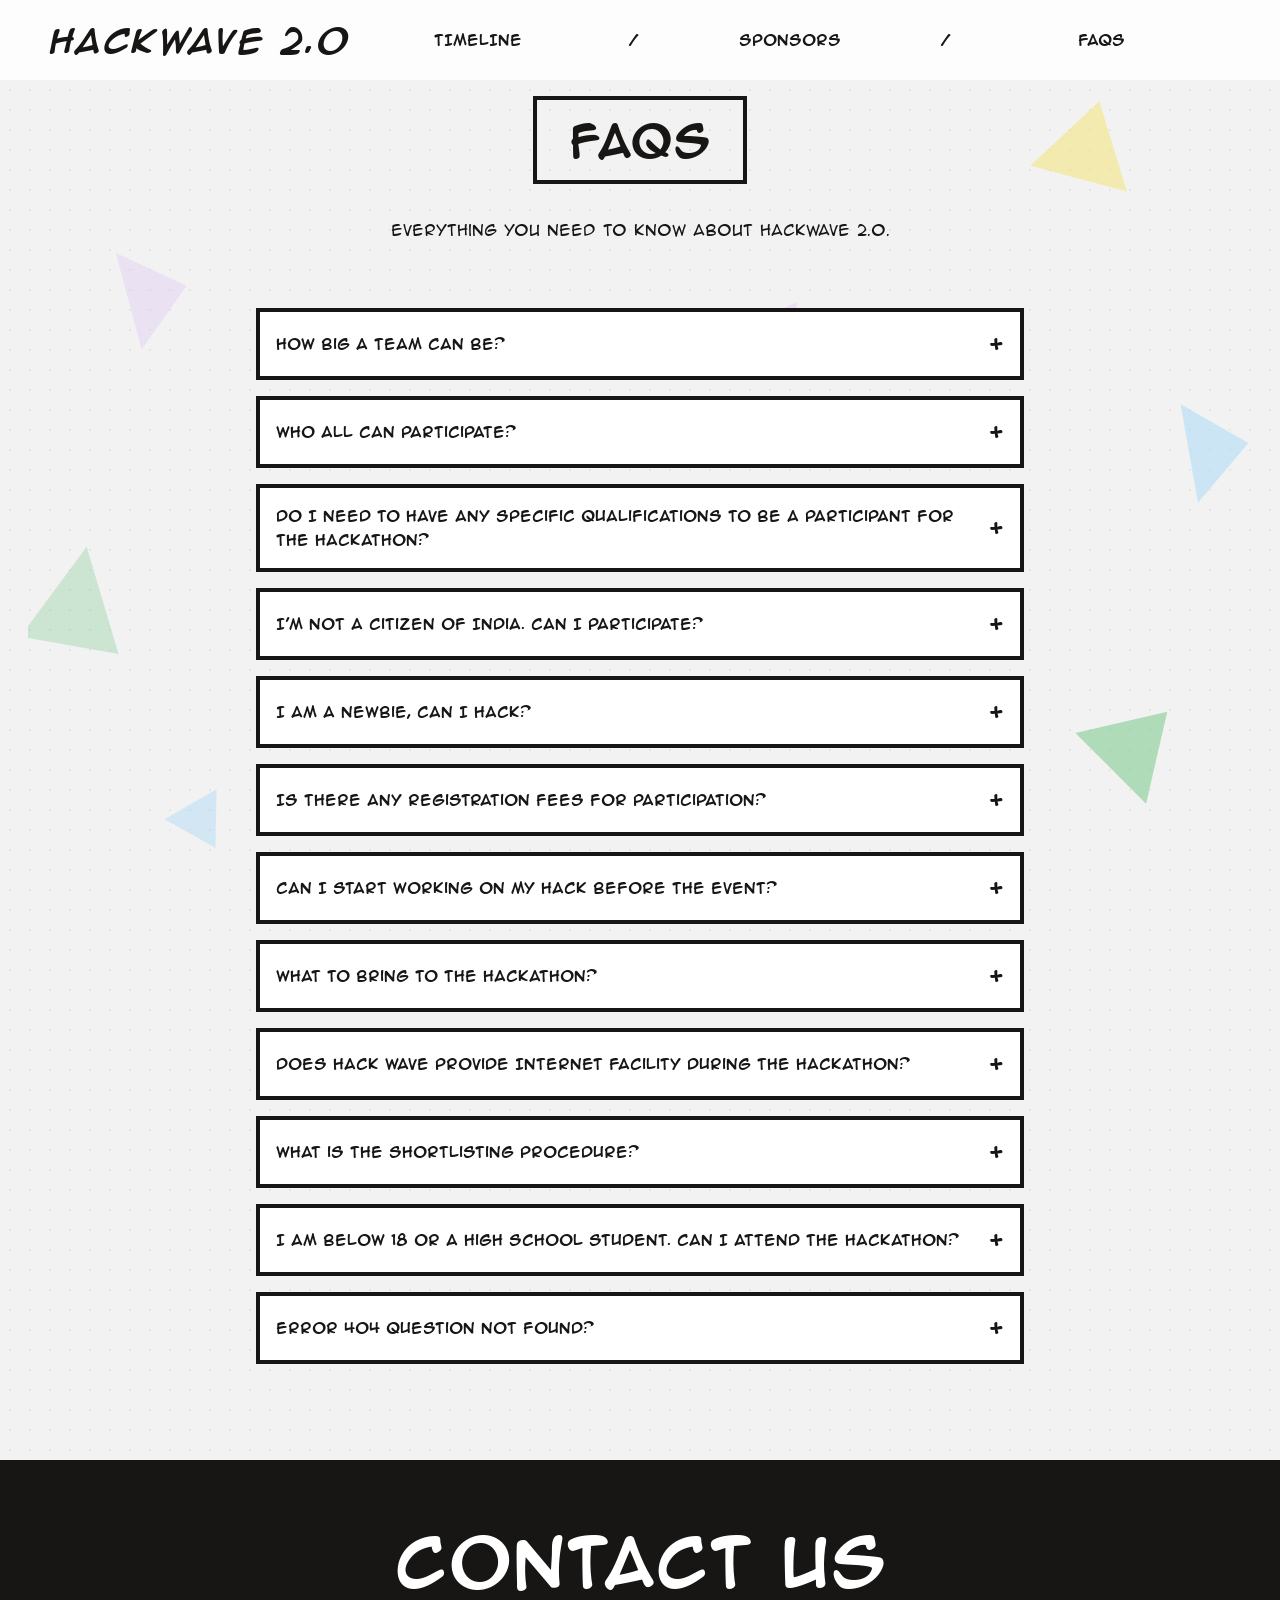
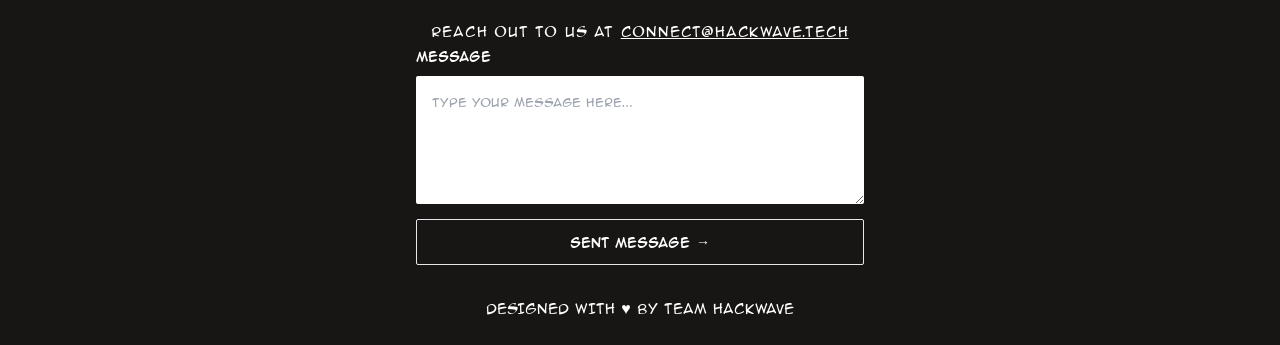
==== faq.html @ 5a19dee5 "ok" ====
﻿<!doctype html>
<html lang="en">

<head>
  <meta charset="utf-8" />
  <link rel="icon" type="image/png" href="favicon.png" />
  <meta name="viewport" content="width=device-width, initial-scale=1.0, minimum-scale=1.0, maximum-scale=1.0" />

  <link href="_app/immutable/assets/0.9b3ce464.css" rel="stylesheet">
  <link href="_app/immutable/assets/Modal.b83201c6.css" rel="stylesheet">
  <link href="_app/immutable/assets/2.6a7550ae.css" rel="stylesheet">
  <link href="_app/immutable/assets/11.fa10379d.css" rel="stylesheet">
  <title>FAQs | HACKWAVE 2.0</title>
  <meta name="description" content="HACKWAVE 2.0 FAQs">
  <meta property="og:title" content="HACKWAVE 2.0 FAQs">
  <meta property="og:description" content="HACKWAVE 2.0 FAQs">
  <meta property="og:image" content="images/breakout/hackwave-logo.png">
  <meta property="og:type" content="website">
  <meta name="twitter:card" content="summary_large_image">
  <meta name="twitter:creator" content="@colosseum">
</head>
<!-- Google tag (gtag.js) -->
<script async src="https://www.googletagmanager.com/gtag/js?id=G-N998VT5NWQ"></script>
<script>
  window.dataLayer = window.dataLayer || [];
  function gtag() {
    dataLayer.push(arguments);
  }
  gtag('js', new Date());

  gtag('config', 'G-N998VT5NWQ');
</script>

<body data-sveltekit-preload-data="hover">
  <div style="display: contents">
    <div class="relative mx-auto min-h-screen flex flex-col">
      <div id="nav-container" class="fixed top-0 z-50 flex w-full xl:px-4 2xl:px-0"
        style="background-color: rgba(255, 255, 255, 0.8); backdrop-filter: blur(8px); -webkit-backdrop-filter: blur(8px);">
        <nav class="flex w-full flex-col bg-transparent">
          <div class="flex h-[64px] flex-row items-center justify-between px-4 xl:h-[80px] xl:px-8"> <a
              href="index.html" class="flex items-center self-stretch"><span
                class="text-breakout-black font-anime-ace-3bb text-2xl md:text-4xl lg:text-5xl italic font-bold uppercase leading-none transition-all duration-300 hover:scale-105 tracking-wider">HACKWAVE
                2.0</span></a>
            <div class="hidden items-center xl:flex xl:flex-1 xl:px-3">
              <div class="flex flex-1 items-center gap-8 self-stretch"><a
                  class="text-breakout-black font-anime-ace-3bb text-base font-bold uppercase leading-6 transition-all duration-300 hover:scale-105 flex-1 text-center"
                  href="timeline.html">Timeline</a> <span
                  class="text-breakout-black font-anime-ace-3bb text-base font-bold"
                  data-svelte-h="svelte-izznbj">/</span> <a
                  class="text-breakout-black font-anime-ace-3bb text-base font-bold uppercase leading-6 transition-all duration-300 hover:scale-105 flex-1 text-center"
                  href="sponsors.html">Sponsors</a> <span
                  class="text-breakout-black font-anime-ace-3bb text-base font-bold"
                  data-svelte-h="svelte-izznbj">/</span> <a
                  class="text-breakout-black font-anime-ace-3bb text-base font-bold uppercase leading-6 transition-all duration-300 hover:scale-105 flex-1 text-center"
                  href="#">FAQs</a></div>
            </div>
            <div class="flex flex-row items-center gap-2 sm:gap-4"><button id="hamburger-button"
                class="p-3 xl:hidden"><svg class="h-8 w-8" width="21" height="20" viewBox="0 0 21 20" fill="none"
                  xmlns="http://www.w3.org/2000/svg">
                  <path
                    d="M18 10C18 10.1658 17.9342 10.3247 17.8169 10.4419C17.6997 10.5592 17.5408 10.625 17.375 10.625H3.625C3.45924 10.625 3.30027 10.5592 3.18306 10.4419C3.06585 10.3247 3 10.1658 3 10C3 9.83424 3.06585 9.67527 3.18306 9.55806C3.30027 9.44085 3.45924 9.375 3.625 9.375H17.375C17.5408 9.375 17.6997 9.44085 17.8169 9.55806C17.9342 9.67527 18 9.83424 18 10ZM3.625 5.625H17.375C17.5408 5.625 17.6997 5.55915 17.8169 5.44194C17.9342 5.32473 18 5.16576 18 5C18 4.83424 17.9342 4.67527 17.8169 4.55806C17.6997 4.44085 17.5408 4.375 17.375 4.375H3.625C3.45924 4.375 3.30027 4.44085 3.18306 4.55806C3.06585 4.67527 3 4.83424 3 5C3 5.16576 3.06585 5.32473 3.18306 5.44194C3.30027 5.55915 3.45924 5.625 3.625 5.625ZM17.375 14.375H3.625C3.45924 14.375 3.30027 14.4408 3.18306 14.5581C3.06585 14.6753 3 14.8342 3 15C3 15.1658 3.06585 15.3247 3.18306 15.4419C3.30027 15.5592 3.45924 15.625 3.625 15.625H17.375C17.5408 15.625 17.6997 15.5592 17.8169 15.4419C17.9342 15.3247 18 15.1658 18 15C18 14.8342 17.9342 14.6753 17.8169 14.5581C17.6997 14.4408 17.5408 14.375 17.375 14.375Z"
                    fill="black"></path>
                </svg></button></div>
          </div>
        </nav>
      </div>

      <!-- Mobile Menu Overlay -->
      <div id="mobile-menu" style="background-color: #F7E054; z-index: 100;"
        class="fixed inset-0 z-[100] hidden flex-col items-start justify-start bg-[#F7E054] transition-all duration-300 pt-24 pl-8 overflow-y-auto">
        <button id="close-menu-button" class="absolute top-6 right-4 p-3">
          <svg class="h-8 w-8" width="24" height="24" viewBox="0 0 24 24" fill="none"
            xmlns="http://www.w3.org/2000/svg">
            <path d="M18 6L6 18M6 6L18 18" stroke="black" stroke-width="2" stroke-linecap="round"
              stroke-linejoin="round" />
          </svg>
        </button>
        <nav class="flex flex-col items-start gap-8">
          <a href="index.html"
            class="text-breakout-black font-anime-ace-3bb text-2xl font-bold uppercase leading-6 hover:scale-105 transition-transform hover:text-breakout-blue">Home</a>
          <a href="timeline.html"
            class="text-breakout-black font-anime-ace-3bb text-2xl font-bold uppercase leading-6 hover:scale-105 transition-transform hover:text-breakout-blue">Timeline</a>
          <a href="sponsors.html"
            class="text-breakout-black font-anime-ace-3bb text-2xl font-bold uppercase leading-6 hover:scale-105 transition-transform hover:text-breakout-blue">Sponsors</a>
          <a href="faq.html"
            class="text-breakout-black font-anime-ace-3bb text-2xl font-bold uppercase leading-6 hover:scale-105 transition-transform hover:text-breakout-blue">FAQs</a>
        </nav>
      </div>
      <div
        class="flex-grow overflow-y-hidden bg-[#f2f2f2] bg-[radial-gradient(#e5e5e5_1.5px,transparent_1.5px)] bg-[size:20px_20px]">
        <div class="relative mx-auto max-w-[1024px] px-5 py-24 md:px-6 lg:px-8">

          <!-- Background SVGs -->
          <!-- Background SVGs (Random Triangles for FAQ Page) -->
          <svg class="absolute right-[-150px] top-[0px] hidden opacity-70 xl:block" width="613" height="843"
            viewBox="0 0 613 843" fill="none" xmlns="http://www.w3.org/2000/svg">
            <!-- Top Right Yellow Triangle -->
            <polygon points="400,100 450,180 350,180" fill="#F7E054" opacity="0.6" transform="rotate(15 400 140)" />
            <!-- Middle Right Blue Triangle -->
            <polygon points="500,400 560,450 500,500" fill="#87CDF7" opacity="0.5" transform="rotate(-10 520 450)" />
            <!-- Bottom Right Green Triangle -->
            <polygon points="450,700 400,780 500,780" fill="#56BC6C" opacity="0.6" transform="rotate(45 450 740)" />

            <!-- Floating Small Triangles -->
            <polygon points="100,300 120,330 80,330" fill="#DABAF5" opacity="0.4" transform="rotate(30 100 315)" />
            <polygon points="200,600 230,620 200,640" fill="#F7E054" opacity="0.3" transform="rotate(-20 215 620)" />
          </svg>

          <svg class="absolute left-[-100px] top-[100px] hidden opacity-60 xl:block" width="400" height="800"
            viewBox="0 0 400 800" fill="none" xmlns="http://www.w3.org/2000/svg">
            <!-- Top Left Purple Triangle -->
            <polygon points="100,150 160,200 100,250" fill="#DABAF5" opacity="0.5" transform="rotate(-15 120 200)" />
            <!-- Middle Left Green Triangle -->
            <polygon points="50,450 0,550 100,550" fill="#56BC6C" opacity="0.4" transform="rotate(10 50 500)" />
            <!-- Bottom Left Blue Triangle -->
            <polygon points="150,700 200,730 150,760" fill="#87CDF7" opacity="0.5" transform="rotate(60 175 730)" />
          </svg>

          <div class="text-center mb-8 md:mb-16 relative z-10">
            <div class="inline-block relative">
              <div class="absolute -inset-1 bg-breakout-black transform translate-x-2 translate-y-2"></div>
              <h1
                class="relative bg-breakout-yellow border-4 border-breakout-black px-8 py-4 font-anime-ace-3bb font-bold text-3xl md:text-5xl uppercase tracking-widest text-breakout-black">
                FAQS
              </h1>
            </div>
            <p class="font-anime-ace-3bb font-normal text-breakout-black mt-8 text-lg max-w-2xl mx-auto">
              Everything you need to know about HACKWAVE 2.0.
            </p>
          </div>

          <!-- FAQ Accordion -->
          <div class="relative z-10 space-y-4 max-w-3xl mx-auto">

            <!-- Items -->

            <!-- 1. How big a team can be? -->
            <div class="group relative">
              <div
                class="absolute inset-0 bg-breakout-black transform translate-x-1 translate-y-1 transition-transform group-hover:translate-x-2 group-hover:translate-y-2">
              </div>
              <details class="relative bg-white border-4 border-breakout-black group-open:mb-4 transition-all w-full">
                <summary
                  class="font-anime-ace-3bb font-bold text-breakout-black p-4 cursor-pointer flex justify-between items-center list-none outline-none">
                  How big a team can be?
                  <span class="text-2xl transform transition-transform group-open:rotate-180">+</span>
                </summary>
                <div class="p-4 border-t-4 border-breakout-black">
                  <p class="font-anime-ace-3bb font-normal text-sm leading-relaxed">
                    You can have a team of 2 to 4 members. You can also participate individually, but we recommend
                    having a team.
                  </p>
                </div>
              </details>
            </div>

            <!-- 2. Who all can participate? -->
            <div class="group relative">
              <div
                class="absolute inset-0 bg-breakout-black transform translate-x-1 translate-y-1 transition-transform group-hover:translate-x-2 group-hover:translate-y-2">
              </div>
              <details class="relative bg-white border-4 border-breakout-black group-open:mb-4 transition-all w-full">
                <summary
                  class="font-anime-ace-3bb font-bold text-breakout-black p-4 cursor-pointer flex justify-between items-center list-none outline-none">
                  Who all can participate?
                  <span class="text-2xl transform transition-transform group-open:rotate-180">+</span>
                </summary>
                <div class="p-4 border-t-4 border-breakout-black">
                  <p class="font-anime-ace-3bb font-normal text-sm leading-relaxed">
                    The hackathon is open to everyone! Students, professionals, and enthusiasts are all welcome.
                  </p>
                </div>
              </details>
            </div>

            <!-- 3. Qualifications -->
            <div class="group relative">
              <div
                class="absolute inset-0 bg-breakout-black transform translate-x-1 translate-y-1 transition-transform group-hover:translate-x-2 group-hover:translate-y-2">
              </div>
              <details class="relative bg-white border-4 border-breakout-black group-open:mb-4 transition-all w-full">
                <summary
                  class="font-anime-ace-3bb font-bold text-breakout-black p-4 cursor-pointer flex justify-between items-center list-none outline-none">
                  Do I need to have any specific qualifications to be a participant for the hackathon?
                  <span class="text-2xl transform transition-transform group-open:rotate-180">+</span>
                </summary>
                <div class="p-4 border-t-4 border-breakout-black">
                  <p class="font-anime-ace-3bb font-normal text-sm leading-relaxed">
                    No specific qualifications are needed. Just bring your passion for building and learning!
                  </p>
                </div>
              </details>
            </div>

            <!-- 4. Citizen of India -->
            <div class="group relative">
              <div
                class="absolute inset-0 bg-breakout-black transform translate-x-1 translate-y-1 transition-transform group-hover:translate-x-2 group-hover:translate-y-2">
              </div>
              <details class="relative bg-white border-4 border-breakout-black group-open:mb-4 transition-all w-full">
                <summary
                  class="font-anime-ace-3bb font-bold text-breakout-black p-4 cursor-pointer flex justify-between items-center list-none outline-none">
                  I'm not a citizen of India. Can I participate?
                  <span class="text-2xl transform transition-transform group-open:rotate-180">+</span>
                </summary>
                <div class="p-4 border-t-4 border-breakout-black">
                  <p class="font-anime-ace-3bb font-normal text-sm leading-relaxed">
                    Yes, absolutely! HACKWAVE 2.0 is open to participants from all over the world.
                  </p>
                </div>
              </details>
            </div>

            <!-- 5. Newbie -->
            <div class="group relative">
              <div
                class="absolute inset-0 bg-breakout-black transform translate-x-1 translate-y-1 transition-transform group-hover:translate-x-2 group-hover:translate-y-2">
              </div>
              <details class="relative bg-white border-4 border-breakout-black group-open:mb-4 transition-all w-full">
                <summary
                  class="font-anime-ace-3bb font-bold text-breakout-black p-4 cursor-pointer flex justify-between items-center list-none outline-none">
                  I am a newbie, can I hack?
                  <span class="text-2xl transform transition-transform group-open:rotate-180">+</span>
                </summary>
                <div class="p-4 border-t-4 border-breakout-black">
                  <p class="font-anime-ace-3bb font-normal text-sm leading-relaxed">
                    Yes! Hackathons are a great place to learn. We'll have mentors and workshops to help you get
                    started.
                  </p>
                </div>
              </details>
            </div>

            <!-- 6. Registration Fee -->
            <div class="group relative">
              <div
                class="absolute inset-0 bg-breakout-black transform translate-x-1 translate-y-1 transition-transform group-hover:translate-x-2 group-hover:translate-y-2">
              </div>
              <details class="relative bg-white border-4 border-breakout-black group-open:mb-4 transition-all w-full">
                <summary
                  class="font-anime-ace-3bb font-bold text-breakout-black p-4 cursor-pointer flex justify-between items-center list-none outline-none">
                  Is there any registration fees for participation?
                  <span class="text-2xl transform transition-transform group-open:rotate-180">+</span>
                </summary>
                <div class="p-4 border-t-4 border-breakout-black">
                  <p class="font-anime-ace-3bb font-normal text-sm leading-relaxed">
                    No, participation in Hackwave 2.0 is completely free.
                  </p>
                </div>
              </details>
            </div>

            <!-- 7. Start working before -->
            <div class="group relative">
              <div
                class="absolute inset-0 bg-breakout-black transform translate-x-1 translate-y-1 transition-transform group-hover:translate-x-2 group-hover:translate-y-2">
              </div>
              <details class="relative bg-white border-4 border-breakout-black group-open:mb-4 transition-all w-full">
                <summary
                  class="font-anime-ace-3bb font-bold text-breakout-black p-4 cursor-pointer flex justify-between items-center list-none outline-none">
                  Can I start working on my hack before the event?
                  <span class="text-2xl transform transition-transform group-open:rotate-180">+</span>
                </summary>
                <div class="p-4 border-t-4 border-breakout-black">
                  <p class="font-anime-ace-3bb font-normal text-sm leading-relaxed">
                    No. To ensure fairness, all projects must be built during the hackathon. However, you can come with
                    ideas and wireframes.
                  </p>
                </div>
              </details>
            </div>

            <!-- 8. What to bring -->
            <div class="group relative">
              <div
                class="absolute inset-0 bg-breakout-black transform translate-x-1 translate-y-1 transition-transform group-hover:translate-x-2 group-hover:translate-y-2">
              </div>
              <details class="relative bg-white border-4 border-breakout-black group-open:mb-4 transition-all w-full">
                <summary
                  class="font-anime-ace-3bb font-bold text-breakout-black p-4 cursor-pointer flex justify-between items-center list-none outline-none">
                  What to bring to the hackathon?
                  <span class="text-2xl transform transition-transform group-open:rotate-180">+</span>
                </summary>
                <div class="p-4 border-t-4 border-breakout-black">
                  <p class="font-anime-ace-3bb font-normal text-sm leading-relaxed">
                    Bring your laptop, charger, and any other hardware you might need. If it's an offline event, bring
                    toiletries and a sleeping bag just in case!
                  </p>
                </div>
              </details>
            </div>

            <!-- 9. Internet Facility -->
            <div class="group relative">
              <div
                class="absolute inset-0 bg-breakout-black transform translate-x-1 translate-y-1 transition-transform group-hover:translate-x-2 group-hover:translate-y-2">
              </div>
              <details class="relative bg-white border-4 border-breakout-black group-open:mb-4 transition-all w-full">
                <summary
                  class="font-anime-ace-3bb font-bold text-breakout-black p-4 cursor-pointer flex justify-between items-center list-none outline-none">
                  Does Hack Wave provide Internet facility during the hackathon?
                  <span class="text-2xl transform transition-transform group-open:rotate-180">+</span>
                </summary>
                <div class="p-4 border-t-4 border-breakout-black">
                  <p class="font-anime-ace-3bb font-normal text-sm leading-relaxed">
                    Yes, high-speed Wi-Fi will be provided at the venue.
                  </p>
                </div>
              </details>
            </div>

            <!-- 10. Shortlisting -->
            <div class="group relative">
              <div
                class="absolute inset-0 bg-breakout-black transform translate-x-1 translate-y-1 transition-transform group-hover:translate-x-2 group-hover:translate-y-2">
              </div>
              <details class="relative bg-white border-4 border-breakout-black group-open:mb-4 transition-all w-full">
                <summary
                  class="font-anime-ace-3bb font-bold text-breakout-black p-4 cursor-pointer flex justify-between items-center list-none outline-none">
                  What is the shortlisting procedure?
                  <span class="text-2xl transform transition-transform group-open:rotate-180">+</span>
                </summary>
                <div class="p-4 border-t-4 border-breakout-black">
                  <p class="font-anime-ace-3bb font-normal text-sm leading-relaxed">
                    Applications will be reviewed based on your skills, past projects, and GitHub profile. Shortlisted
                    candidates will be notified via email.
                  </p>
                </div>
              </details>
            </div>

            <!-- 11. Below 18 -->
            <div class="group relative">
              <div
                class="absolute inset-0 bg-breakout-black transform translate-x-1 translate-y-1 transition-transform group-hover:translate-x-2 group-hover:translate-y-2">
              </div>
              <details class="relative bg-white border-4 border-breakout-black group-open:mb-4 transition-all w-full">
                <summary
                  class="font-anime-ace-3bb font-bold text-breakout-black p-4 cursor-pointer flex justify-between items-center list-none outline-none">
                  I am below 18 or a high school student. Can I attend the hackathon?
                  <span class="text-2xl transform transition-transform group-open:rotate-180">+</span>
                </summary>
                <div class="p-4 border-t-4 border-breakout-black">
                  <p class="font-anime-ace-3bb font-normal text-sm leading-relaxed">
                    Yes! We welcome innovation from all ages. However, if you are under 18, you may need a consent form
                    from a parent or guardian.
                  </p>
                </div>
              </details>
            </div>

            <!-- 12. Error 404 -->
            <div class="group relative">
              <div
                class="absolute inset-0 bg-breakout-black transform translate-x-1 translate-y-1 transition-transform group-hover:translate-x-2 group-hover:translate-y-2">
              </div>
              <details class="relative bg-white border-4 border-breakout-black group-open:mb-4 transition-all w-full">
                <summary
                  class="font-anime-ace-3bb font-bold text-breakout-black p-4 cursor-pointer flex justify-between items-center list-none outline-none">
                  Error 404 question not found?
                  <span class="text-2xl transform transition-transform group-open:rotate-180">+</span>
                </summary>
                <div class="p-4 border-t-4 border-breakout-black">
                  <p class="font-anime-ace-3bb font-normal text-sm leading-relaxed">
                    If you have more questions, feel free to reach out to us using the contact form below!
                  </p>
                </div>
              </details>
            </div>

          </div>

        </div>
      </div>

      <!-- New Section: Contact Us (Dark Background) -->
      <div
        class="bg-breakout-black text-white pt-16 pb-6 px-5 md:px-6 lg:px-8 relative overflow-hidden flex flex-col items-center justify-center text-center">

        <!-- Background Orb -->
        <div
          class="absolute inset-0 z-0 bg-[radial-gradient(circle_at_center,_var(--tw-gradient-stops))] from-breakout-purple/20 via-transparent to-transparent opacity-50 pointer-events-none">
        </div>

        <div class="max-w-[800px] w-full mx-auto relative z-10 space-y-12">

          <!-- Header -->
          <div class="space-y-6">
            <h2 class="font-anime-ace-3bb font-bold text-5xl md:text-7xl uppercase tracking-widest">
              CONTACT US
            </h2>
            <p class="font-anime-ace-3bb text-base md:text-xl tracking-wider">
              Reach Out To Us At <a href="mailto:Connect@Hackwave.Tech"
                class="underline decoration-1 underline-offset-4 hover:text-breakout-blue transition-colors">Connect@Hackwave.Tech</a>
            </p>
          </div>

          <!-- Contact Form -->
          <div class="w-full max-w-md mx-auto text-left space-y-2">
            <label class="font-anime-ace-3bb font-bold text-white text-sm ml-1">MESSAGE</label>
            <textarea
              class="w-full h-32 bg-white text-black font-anime-ace-3bb font-normal text-sm p-4 rounded-sm focus:outline-none focus:ring-2 focus:ring-breakout-blue resize-none placeholder-gray-500"
              placeholder="TYPE YOUR MESSAGE HERE..."></textarea>

            <button
              class="w-full bg-[#222] text-white font-anime-ace-3bb font-bold text-sm py-3 rounded-sm border border-[#333] hover:bg-breakout-purple hover:border-breakout-purple transition-colors mt-4 relative group">
              SENT MESSAGE <span class="inline-block transition-transform group-hover:translate-x-1">→</span>
            </button>
          </div>

        </div>

        <!-- Footer -->
        <div class="mt-8 md:mt-16 relative z-10 font-anime-ace-3bb text-sm md:text-base tracking-widest uppercase">
          Designed with <span class="text-red-500">♥</span> by Team HACKWAVE
        </div>

      </div>


    </div>
  </div>
</body>

<script>
  // Mobile Menu Logic
  const hamburgerBtn = document.getElementById('hamburger-button');
  const closeMenuBtn = document.getElementById('close-menu-button');
  const mobileMenu = document.getElementById('mobile-menu');

  function toggleMenu() {
    mobileMenu.classList.toggle('hidden');
    mobileMenu.classList.toggle('flex');
    document.body.classList.toggle('overflow-hidden'); // Prevent scrolling when menu is open
  }

  if (hamburgerBtn) {
    hamburgerBtn.addEventListener('click', toggleMenu);
  }

  if (closeMenuBtn) {
    closeMenuBtn.addEventListener('click', toggleMenu);
  }
</script>

</html>
---- _app/immutable/assets/0.9b3ce464.css ----
@import"https://fonts.googleapis.com/css2?family=Inter+Tight:ital,wght@0,100..900;1,100..900&amp;display=swap";@import"https://fonts.googleapis.com/css2?family=Instrument+Serif:ital@0;1&amp;display=swap";@import"https://fonts.googleapis.com/css2?family=Geist:wght@100..900&amp;family=Inter:wght@100..900&amp;display=swap";*,:before,:after{box-sizing:border-box;border-width:0;border-style:solid;border-color:#e5e7eb}:before,:after{--tw-content: ""}html,:host{line-height:1.5;-webkit-text-size-adjust:100%;-moz-tab-size:4;-o-tab-size:4;tab-size:4;font-family:ui-sans-serif,system-ui,sans-serif,"Apple Color Emoji","Segoe UI Emoji",Segoe UI Symbol,"Noto Color Emoji";font-feature-settings:normal;font-variation-settings:normal;-webkit-tap-highlight-color:transparent}body{margin:0;line-height:inherit}hr{height:0;color:inherit;border-top-width:1px}abbr:where([title]){-webkit-text-decoration:underline dotted;text-decoration:underline dotted}h1,h2,h3,h4,h5,h6{font-size:inherit;font-weight:inherit}a{color:inherit;text-decoration:inherit}b,strong{font-weight:bolder}code,kbd,samp,pre{font-family:ui-monospace,SFMono-Regular,Menlo,Monaco,Consolas,Liberation Mono,Courier New,monospace;font-feature-settings:normal;font-variation-settings:normal;font-size:1em}small{font-size:80%}sub,sup{font-size:75%;line-height:0;position:relative;vertical-align:baseline}sub{bottom:-.25em}sup{top:-.5em}table{text-indent:0;border-color:inherit;border-collapse:collapse}button,input,optgroup,select,textarea{font-family:inherit;font-feature-settings:inherit;font-variation-settings:inherit;font-size:100%;font-weight:inherit;line-height:inherit;letter-spacing:inherit;color:inherit;margin:0;padding:0}button,select{text-transform:none}button,input:where([type=button]),input:where([type=reset]),input:where([type=submit]){-webkit-appearance:button;background-color:transparent;background-image:none}:-moz-focusring{outline:auto}:-moz-ui-invalid{box-shadow:none}progress{vertical-align:baseline}::-webkit-inner-spin-button,::-webkit-outer-spin-button{height:auto}[type=search]{-webkit-appearance:textfield;outline-offset:-2px}::-webkit-search-decoration{-webkit-appearance:none}::-webkit-file-upload-button{-webkit-appearance:button;font:inherit}summary{display:list-item}blockquote,dl,dd,h1,h2,h3,h4,h5,h6,hr,figure,p,pre{margin:0}fieldset{margin:0;padding:0}legend{padding:0}ol,ul,menu{list-style:none;margin:0;padding:0}dialog{padding:0}textarea{resize:vertical}input::-moz-placeholder,textarea::-moz-placeholder{opacity:1;color:#9ca3af}input::placeholder,textarea::placeholder{opacity:1;color:#9ca3af}button,[role=button]{cursor:pointer}:disabled{cursor:default}img,svg,video,canvas,audio,iframe,embed,object{display:block;vertical-align:middle}img,video{max-width:100%;height:auto}[hidden]{display:none}@font-face{font-family:TASA Orbiter Display;src:url(../../../fonts/tasa-orbiter-display/TASAOrbiterDisplay-Regular.otf) format("opentype");font-weight:400}@font-face{font-family:TASA Orbiter Display;src:url(../../../fonts/tasa-orbiter-display/TASAOrbiterDisplay-Medium.otf) format("opentype");font-weight:500}@font-face{font-family:TASA Orbiter Display;src:url(../../../fonts/tasa-orbiter-display/TASAOrbiterDisplay-SemiBold.otf) format("opentype");font-weight:600}@font-face{font-family:TASA Orbiter Display;src:url(../../../fonts/tasa-orbiter-display/TASAOrbiterDisplay-Bold.otf) format("opentype");font-weight:700}@font-face{font-family:TASA Orbiter Display;src:url(../../../fonts/tasa-orbiter-display/TASAOrbiterDisplay-Black.otf) format("opentype");font-weight:900}@font-face{font-family:TASA Orbiter Deck;src:url(../../../fonts/tasa-orbiter-deck/TASAOrbiterDeck-Regular.otf) format("opentype");font-weight:400}@font-face{font-family:TASA Orbiter Deck;src:url(../../../fonts/tasa-orbiter-deck/TASAOrbiterDeck-Medium.otf) format("opentype");font-weight:500}@font-face{font-family:TASA Orbiter Deck;src:url(../../../fonts/tasa-orbiter-deck/TASAOrbiterDeck-SemiBold.otf) format("opentype");font-weight:600}@font-face{font-family:TASA Orbiter Deck;src:url(../../../fonts/tasa-orbiter-deck/TASAOrbiterDeck-Bold.otf) format("opentype");font-weight:700}@font-face{font-family:TASA Orbiter Text;src:url(../../../fonts/tasa-orbiter-text/TASAOrbiterText-Regular.otf) format("opentype");font-weight:400}@font-face{font-family:TASA Orbiter Text;src:url(../../../fonts/tasa-orbiter-text/TASAOrbiterText-Medium.otf) format("opentype");font-weight:500}@font-face{font-family:TASA Orbiter Text;src:url(../../../fonts/tasa-orbiter-text/TASAOrbiterText-SemiBold.otf) format("opentype");font-weight:600}@font-face{font-family:TASA Orbiter Text;src:url(../../../fonts/tasa-orbiter-text/TASAOrbiterText-Bold.otf) format("opentype");font-weight:700}@font-face{font-family:NB Architekt;src:url(../../../fonts/nb-architekt/nb-architekt-light.otf) format("opentype");font-weight:300}@font-face{font-family:NB Architekt;src:url(../../../fonts/nb-architekt/nb-architekt-regular.otf) format("opentype");font-weight:400}@font-face{src:url(../../../fonts/victor-serif/VictorSerif-45RegularItalic.woff2) format("woff2-variations");font-family:"Victor Serif";font-style:normal}@font-face{src:url(../../../fonts/victor-serif/VictorSerif-55MediumItalic.woff2) format("woff2-variations");font-family:"Victor Serif";font-style:normal;font-weight:500}@font-face{src:url(../../../fonts/inter-display/InterDisplay-Regular.woff2) format("woff2-variations");font-family:Inter Display;font-style:normal}@font-face{src:url(../../../fonts/inter-display/InterDisplay-Italic.woff2) format("woff2-variations");font-family:Inter Display;font-style:italic}@font-face{src:url(../../../fonts/inter-display/InterDisplay-Medium.woff2) format("woff2-variations");font-family:Inter Display;font-style:normal;font-weight:500}@font-face{src:url(../../../fonts/inter-display/InterDisplay-MediumItalic.woff2) format("woff2-variations");font-family:Inter Display;font-style:italic;font-weight:500}@font-face{src:url(../../../fonts/inter-display/InterDisplay-SemiBold.woff2) format("woff2-variations");font-family:Inter Display;font-style:normal;font-weight:600}@font-face{src:url(../../../fonts/inter-display/InterDisplay-SemiBoldItalic.woff2) format("woff2-variations");font-family:Inter Display;font-style:italic;font-weight:600}@font-face{src:url(../../../fonts/inter-display/InterDisplay-Bold.woff2) format("woff2-variations");font-family:Inter Display;font-style:normal;font-weight:700}@font-face{src:url(../../../fonts/inter-display/InterDisplay-BoldItalic.woff2) format("woff2-variations");font-family:Inter Display;font-style:italic;font-weight:700}@font-face{src:url(../../../fonts/inter-display/InterDisplay-ExtraBold.woff2) format("woff2-variations");font-family:Inter Display;font-style:normal;font-weight:800}@font-face{src:url(../../../fonts/inter-display/InterDisplay-ExtraBoldItalic.woff2) format("woff2-variations");font-family:Inter Display;font-style:italic;font-weight:800}@font-face{src:url(../../../fonts/inter-display/InterDisplay-Black.woff2) format("woff2-variations");font-family:Inter Display;font-style:normal;font-weight:900}@font-face{src:url(../../../fonts/inter-display/InterDisplay-BlackItalic.woff2) format("woff2-variations");font-family:Inter Display;font-style:italic;font-weight:900}@font-face{font-family:Kallisto;src:url(../../../fonts/kallisto/Kallisto-Thin.woff2) format("woff2"),url(../../../fonts/kallisto/Kallisto-Thin.html) format("woff");font-weight:100;font-style:normal;font-display:swap}@font-face{font-family:Kallisto;src:url(../../../fonts/kallisto/Kallisto-Medium.woff2) format("woff2"),url(../../../fonts/kallisto/Kallisto-Medium.html) format("woff");font-weight:500;font-style:normal;font-display:swap}@font-face{font-family:Kallisto;src:url(../../../fonts/kallisto/Kallisto-BoldItalic.woff2) format("woff2"),url(../../../fonts/kallisto/Kallisto-BoldItalic.html) format("woff");font-weight:700;font-style:italic;font-display:swap}@font-face{font-family:Kallisto;src:url(../../../fonts/kallisto/Kallisto-LightItalic.woff2) format("woff2"),url(../../../fonts/kallisto/Kallisto-LightItalic.html) format("woff");font-weight:300;font-style:italic;font-display:swap}@font-face{font-family:Kallisto;src:url(../../../fonts/kallisto/Kallisto-Heavy.woff2) format("woff2"),url(../../../fonts/kallisto/Kallisto-Heavy.html) format("woff");font-weight:900;font-style:normal;font-display:swap}@font-face{font-family:Kallisto;src:url(../../../fonts/kallisto/Kallisto-ThinItalic.woff2) format("woff2"),url(../../../fonts/kallisto/Kallisto-ThinItalic.html) format("woff");font-weight:100;font-style:italic;font-display:swap}@font-face{font-family:Kallisto;src:url(../../../fonts/kallisto/Kallisto-Bold.woff2) format("woff2"),url(../../../fonts/kallisto/Kallisto-Bold.html) format("woff");font-weight:700;font-style:normal;font-display:swap}@font-face{font-family:Kallisto;src:url(../../../fonts/kallisto/Kallisto-MediumItalic.woff2) format("woff2"),url(../../../fonts/kallisto/Kallisto-MediumItalic.html) format("woff");font-weight:500;font-style:italic;font-display:swap}@font-face{font-family:Kallisto;src:url(../../../fonts/kallisto/Kallisto-Light.woff2) format("woff2"),url(../../../fonts/kallisto/Kallisto-Light.html) format("woff");font-weight:300;font-style:normal;font-display:swap}@font-face{font-family:Kallisto;src:url(../../../fonts/kallisto/Kallisto-HeavyItalic.woff2) format("woff2"),url(../../../fonts/kallisto/Kallisto-HeavyItalic.html) format("woff");font-weight:900;font-style:italic;font-display:swap}@font-face{font-family:ABC Favorit Extended;src:url(../../../fonts/abc-favorit-extended/ABCFavoritExtended-Light-Trial.woff2) format("woff2");font-weight:300;font-style:normal;font-display:swap}@font-face{font-family:ABC Favorit Extended;src:url(../../../fonts/abc-favorit-extended/ABCFavoritExtended-LightItalic-Trial.woff2) format("woff2");font-weight:300;font-style:italic;font-display:swap}@font-face{font-family:ABC Favorit Extended;src:url(../../../fonts/abc-favorit-extended/ABCFavoritExtended-Regular-Trial.woff2) format("woff2");font-weight:400;font-style:normal;font-display:swap}@font-face{font-family:ABC Favorit Extended;src:url(../../../fonts/abc-favorit-extended/ABCFavoritExtended-RegularItalic-Trial.woff2) format("woff2");font-weight:400;font-style:italic;font-display:swap}@font-face{font-family:ABC Favorit Extended;src:url(../../../fonts/abc-favorit-extended/ABCFavoritExtended-Book-Trial.woff2) format("woff2");font-weight:450;font-style:normal;font-display:swap}@font-face{font-family:ABC Favorit Extended;src:url(../../../fonts/abc-favorit-extended/ABCFavoritExtended-BookItalic-Trial.woff2) format("woff2");font-weight:450;font-style:italic;font-display:swap}@font-face{font-family:ABC Favorit Extended;src:url(../../../fonts/abc-favorit-extended/ABCFavoritExtended-Medium-Trial.woff2) format("woff2");font-weight:500;font-style:normal;font-display:swap}@font-face{font-family:ABC Favorit Extended;src:url(../../../fonts/abc-favorit-extended/ABCFavoritExtended-MediumItalic-Trial.woff2) format("woff2");font-weight:500;font-style:italic;font-display:swap}@font-face{font-family:ABC Favorit Extended;src:url(../../../fonts/abc-favorit-extended/ABCFavoritExtended-Bold-Trial.woff2) format("woff2");font-weight:700;font-style:normal;font-display:swap}@font-face{font-family:ABC Favorit Extended;src:url(../../../fonts/abc-favorit-extended/ABCFavoritExtended-BoldItalic-Trial.woff2) format("woff2");font-weight:700;font-style:italic;font-display:swap}@font-face{font-family:ABC Favorit Extended;src:url(../../../fonts/abc-favorit-extended/ABCFavoritExtended-Extrabold-Trial.woff2) format("woff2");font-weight:800;font-style:normal;font-display:swap}@font-face{font-family:ABC Favorit Extended;src:url(../../../fonts/abc-favorit-extended/ABCFavoritExtended-ExtraboldItalic-Trial.woff2) format("woff2");font-weight:800;font-style:italic;font-display:swap}@font-face{font-family:ABC Favorit Extended;src:url(../../../fonts/abc-favorit-extended/ABCFavoritExtended-Black-Trial.woff2) format("woff2");font-weight:900;font-style:normal;font-display:swap}@font-face{font-family:ABC Favorit Extended;src:url(../../../fonts/abc-favorit-extended/ABCFavoritExtended-BlackItalic-Trial.woff2) format("woff2");font-weight:900;font-style:italic;font-display:swap}@font-face{font-family:ABC Favorit Extended;src:url(../../../fonts/abc-favorit-extended/ABCFavoritExtended-Ultra-Trial.woff2) format("woff2");font-weight:950;font-style:normal;font-display:swap}@font-face{font-family:ABC Favorit Extended;src:url(../../../fonts/abc-favorit-extended/ABCFavoritExtended-UltraItalic-Trial.woff2) format("woff2");font-weight:950;font-style:italic;font-display:swap}@font-face{font-family:ABC Favorit Expanded Variable;src:url(../../../fonts/abc-favorit-expanded-variable/ABCFavoritExpandedVariable-Trial.woff2) format("woff2-variations");font-weight:100 900;font-style:normal;font-display:swap}@font-face{font-family:Pitch;src:url(../../../fonts/pitch/test-pitch-light.woff2) format("woff2");font-weight:300;font-style:normal;font-display:swap}@font-face{font-family:Pitch;src:url(../../../fonts/pitch/test-pitch-light-italic.woff2) format("woff2");font-weight:300;font-style:italic;font-display:swap}@font-face{font-family:Pitch;src:url(../../../fonts/pitch/test-pitch-regular.woff2) format("woff2");font-weight:400;font-style:normal;font-display:swap}@font-face{font-family:Pitch;src:url(../../../fonts/pitch/test-pitch-regular-italic.woff2) format("woff2");font-weight:400;font-style:italic;font-display:swap}@font-face{font-family:Pitch;src:url(../../../fonts/pitch/test-pitch-medium.woff2) format("woff2");font-weight:500;font-style:normal;font-display:swap}@font-face{font-family:Pitch;src:url(../../../fonts/pitch/test-pitch-medium-italic.woff2) format("woff2");font-weight:500;font-style:italic;font-display:swap}@font-face{font-family:Pitch;src:url(../../../fonts/pitch/test-pitch-semibold.woff2) format("woff2");font-weight:600;font-style:normal;font-display:swap}@font-face{font-family:Pitch;src:url(../../../fonts/pitch/test-pitch-semibold-italic.woff2) format("woff2");font-weight:600;font-style:italic;font-display:swap}@font-face{font-family:Pitch;src:url(../../../fonts/pitch/test-pitch-bold.woff2) format("woff2");font-weight:700;font-style:normal;font-display:swap}@font-face{font-family:Pitch;src:url(../../../fonts/pitch/test-pitch-bold-italic.woff2) format("woff2");font-weight:700;font-style:italic;font-display:swap}@font-face{font-family:"Anime Ace 3BB";src:url(../../../fonts/anime-ace-3bb/AnimeAce3BB-Regular.woff) format("woff"),url(../../../fonts/anime-ace-3bb/AnimeAce3BB-Regular.ttf) format("truetype");font-weight:400;font-style:normal;font-display:swap}@font-face{font-family:"Anime Ace 3BB";src:url(../../../fonts/anime-ace-3bb/AnimeAce3BB-Bold.woff) format("woff"),url(../../../fonts/anime-ace-3bb/AnimeAce3BB-Bold.ttf) format("truetype");font-weight:700;font-style:normal;font-display:swap}@font-face{font-family:"Anime Ace 3BB";src:url(../../../fonts/anime-ace-3bb/AnimeAce3BB-Italic.woff) format("woff"),url(../../../fonts/anime-ace-3bb/AnimeAce3BB-Italic.ttf) format("truetype");font-weight:400;font-style:italic;font-display:swap}@font-face{font-family:"Anime Ace 3BB";src:url(../../../fonts/anime-ace-3bb/AnimeAce3BB-BoldItalic.woff) format("woff"),url(../../../fonts/anime-ace-3bb/AnimeAce3BB-BoldItalic.ttf) format("truetype");font-weight:700;font-style:italic;font-display:swap}html{scroll-behavior:smooth;-webkit-font-smoothing:antialiased;-moz-osx-font-smoothing:grayscale}*,:before,:after{--tw-border-spacing-x: 0;--tw-border-spacing-y: 0;--tw-translate-x: 0;--tw-translate-y: 0;--tw-rotate: 0;--tw-skew-x: 0;--tw-skew-y: 0;--tw-scale-x: 1;--tw-scale-y: 1;--tw-pan-x: ;--tw-pan-y: ;--tw-pinch-zoom: ;--tw-scroll-snap-strictness: proximity;--tw-gradient-from-position: ;--tw-gradient-via-position: ;--tw-gradient-to-position: ;--tw-ordinal: ;--tw-slashed-zero: ;--tw-numeric-figure: ;--tw-numeric-spacing: ;--tw-numeric-fraction: ;--tw-ring-inset: ;--tw-ring-offset-width: 0px;--tw-ring-offset-color: #fff;--tw-ring-color: rgb(59 130 246 / .5);--tw-ring-offset-shadow: 0 0 #0000;--tw-ring-shadow: 0 0 #0000;--tw-shadow: 0 0 #0000;--tw-shadow-colored: 0 0 #0000;--tw-blur: ;--tw-brightness: ;--tw-contrast: ;--tw-grayscale: ;--tw-hue-rotate: ;--tw-invert: ;--tw-saturate: ;--tw-sepia: ;--tw-drop-shadow: ;--tw-backdrop-blur: ;--tw-backdrop-brightness: ;--tw-backdrop-contrast: ;--tw-backdrop-grayscale: ;--tw-backdrop-hue-rotate: ;--tw-backdrop-invert: ;--tw-backdrop-opacity: ;--tw-backdrop-saturate: ;--tw-backdrop-sepia: ;--tw-contain-size: ;--tw-contain-layout: ;--tw-contain-paint: ;--tw-contain-style: }::backdrop{--tw-border-spacing-x: 0;--tw-border-spacing-y: 0;--tw-translate-x: 0;--tw-translate-y: 0;--tw-rotate: 0;--tw-skew-x: 0;--tw-skew-y: 0;--tw-scale-x: 1;--tw-scale-y: 1;--tw-pan-x: ;--tw-pan-y: ;--tw-pinch-zoom: ;--tw-scroll-snap-strictness: proximity;--tw-gradient-from-position: ;--tw-gradient-via-position: ;--tw-gradient-to-position: ;--tw-ordinal: ;--tw-slashed-zero: ;--tw-numeric-figure: ;--tw-numeric-spacing: ;--tw-numeric-fraction: ;--tw-ring-inset: ;--tw-ring-offset-width: 0px;--tw-ring-offset-color: #fff;--tw-ring-color: rgb(59 130 246 / .5);--tw-ring-offset-shadow: 0 0 #0000;--tw-ring-shadow: 0 0 #0000;--tw-shadow: 0 0 #0000;--tw-shadow-colored: 0 0 #0000;--tw-blur: ;--tw-brightness: ;--tw-contrast: ;--tw-grayscale: ;--tw-hue-rotate: ;--tw-invert: ;--tw-saturate: ;--tw-sepia: ;--tw-drop-shadow: ;--tw-backdrop-blur: ;--tw-backdrop-brightness: ;--tw-backdrop-contrast: ;--tw-backdrop-grayscale: ;--tw-backdrop-hue-rotate: ;--tw-backdrop-invert: ;--tw-backdrop-opacity: ;--tw-backdrop-saturate: ;--tw-backdrop-sepia: ;--tw-contain-size: ;--tw-contain-layout: ;--tw-contain-paint: ;--tw-contain-style: }.\!container{width:100%!important}.container{width:100%}@media (min-width: 640px){.\!container{max-width:640px!important}.container{max-width:640px}}@media (min-width: 768px){.\!container{max-width:768px!important}.container{max-width:768px}}@media (min-width: 1024px){.\!container{max-width:1024px!important}.container{max-width:1024px}}@media (min-width: 1280px){.\!container{max-width:1280px!important}.container{max-width:1280px}}@media (min-width: 1536px){.\!container{max-width:1536px!important}.container{max-width:1536px}}@media (min-width: 2400px){.\!container{max-width:2400px!important}.container{max-width:2400px}}.pointer-events-none{pointer-events:none}.pointer-events-auto{pointer-events:auto}.visible{visibility:visible}.invisible{visibility:hidden}.static{position:static}.fixed{position:fixed}.absolute{position:absolute}.relative{position:relative}.sticky{position:sticky}.-inset-\[1\.5px\]{top:-1.5px;right:-1.5px;bottom:-1.5px;left:-1.5px}.-inset-\[1px\]{top:-1px;right:-1px;bottom:-1px;left:-1px}.inset-0{top:0;right:0;bottom:0;left:0}.inset-\[-1\.5px\]{top:-1.5px;right:-1.5px;bottom:-1.5px;left:-1.5px}.inset-x-3{left:.75rem;right:.75rem}.inset-y-0{top:0;bottom:0}.inset-y-3{top:.75rem;bottom:.75rem}.-bottom-1\/2{bottom:-50%}.-bottom-12{bottom:-3rem}.-bottom-2{bottom:-.5rem}.-bottom-8{bottom:-2rem}.-bottom-\[11px\]{bottom:-11px}.-bottom-\[129px\]{bottom:-129px}.-bottom-\[15\.615px\]{bottom:-15.615px}.-bottom-\[20px\]{bottom:-20px}.-bottom-\[210px\]{bottom:-210px}.-bottom-\[280px\]{bottom:-280px}.-bottom-\[2px\]{bottom:-2px}.-bottom-\[300px\]{bottom:-300px}.-bottom-\[32px\]{bottom:-32px}.-bottom-\[40\%\]{bottom:-40%}.-bottom-\[53px\]{bottom:-53px}.-bottom-\[555px\]{bottom:-555px}.-bottom-\[64px\]{bottom:-64px}.-bottom-\[70px\]{bottom:-70px}.-left-1{left:-.25rem}.-left-10{left:-2.5rem}.-left-8{left:-2rem}.-left-\[1082px\]{left:-1082px}.-left-\[130px\]{left:-130px}.-left-\[140px\]{left:-140px}.-left-\[150px\]{left:-150px}.-left-\[18px\]{left:-18px}.-left-\[1px\]{left:-1px}.-left-\[20px\]{left:-20px}.-left-\[226px\]{left:-226px}.-left-\[2px\]{left:-2px}.-left-\[300px\]{left:-300px}.-left-\[3px\]{left:-3px}.-left-\[50px\]{left:-50px}.-left-\[57px\]{left:-57px}.-left-\[60px\]{left:-60px}.-left-\[80px\]{left:-80px}.-right-12{right:-3rem}.-right-2{right:-.5rem}.-right-8{right:-2rem}.-right-\[1\.5px\]{right:-1.5px}.-right-\[1094px\]{right:-1094px}.-right-\[135px\]{right:-135px}.-right-\[151px\]{right:-151px}.-right-\[15px\]{right:-15px}.-right-\[180px\]{right:-180px}.-right-\[190px\]{right:-190px}.-right-\[2px\]{right:-2px}.-right-\[302px\]{right:-302px}.-right-\[372px\]{right:-372px}.-right-\[3px\]{right:-3px}.-right-\[452px\]{right:-452px}.-right-\[60px\]{right:-60px}.-top-4{top:-1rem}.-top-8{top:-2rem}.-top-\[10px\]{top:-10px}.-top-\[13px\]{top:-13px}.-top-\[15px\]{top:-15px}.-top-\[190px\]{top:-190px}.-top-\[200px\]{top:-200px}.-top-\[20px\]{top:-20px}.-top-\[2px\]{top:-2px}.-top-\[30px\]{top:-30px}.-top-\[340px\]{top:-340px}.-top-\[39px\]{top:-39px}.-top-\[3px\]{top:-3px}.-top-\[40px\]{top:-40px}.-top-\[4px\]{top:-4px}.-top-\[548px\]{top:-548px}.-top-\[60px\]{top:-60px}.-top-\[75px\]{top:-75px}.-top-\[91px\]{top:-91px}.bottom-0{bottom:0}.bottom-\[0\.269px\]{bottom:.269px}.bottom-\[128px\]{bottom:128px}.bottom-\[1px\]{bottom:1px}.bottom-\[23\.632px\]{bottom:23.632px}.bottom-\[24px\]{bottom:24px}.bottom-\[3px\]{bottom:3px}.bottom-full{bottom:100%}.left-0{left:0}.left-1\/2{left:50%}.left-4{left:1rem}.left-\[-100px\]{left:-100px}.left-\[-150px\]{left:-150px}.left-\[-50px\]{left:-50px}.left-\[-70px\]{left:-70px}.left-\[0px\]{left:0}.left-\[10px\]{left:10px}.left-\[120px\]{left:120px}.left-\[175px\]{left:175px}.left-\[18\%\]{left:18%}.left-\[1px\]{left:1px}.left-\[20px\]{left:20px}.left-\[24\.7\%\]{left:24.7%}.left-\[25\%\]{left:25%}.left-\[26px\]{left:26px}.left-\[27\%\]{left:27%}.left-\[30px\]{left:30px}.left-\[36px\]{left:36px}.left-\[3px\]{left:3px}.left-\[50\%\]{left:50%}.left-full{left:100%}.right-0{right:0}.right-4{right:1rem}.right-\[-100px\]{right:-100px}.right-\[-10px\]{right:-10px}.right-\[-150px\]{right:-150px}.right-\[-30px\]{right:-30px}.right-\[-50px\]{right:-50px}.right-\[-80px\]{right:-80px}.right-\[10px\]{right:10px}.right-\[1px\]{right:1px}.right-\[20px\]{right:20px}.right-\[32px\]{right:32px}.right-\[3px\]{right:3px}.right-\[590px\]{right:590px}.right-\[72px\]{right:72px}.right-\[90px\]{right:90px}.top-0{top:0}.top-1\/2{top:50%}.top-3{top:.75rem}.top-4{top:1rem}.top-\[-12px\]{top:-12px}.top-\[-80px\]{top:-80px}.top-\[0px\]{top:0}.top-\[1000px\]{top:1000px}.top-\[122px\]{top:122px}.top-\[1300px\]{top:1300px}.top-\[1600px\]{top:1600px}.top-\[1700px\]{top:1700px}.top-\[1900px\]{top:1900px}.top-\[190px\]{top:190px}.top-\[1px\]{top:1px}.top-\[20px\]{top:20px}.top-\[2100px\]{top:2100px}.top-\[22\%\]{top:22%}.top-\[2300px\]{top:2300px}.top-\[2700px\]{top:2700px}.top-\[2900px\]{top:2900px}.top-\[3300px\]{top:3300px}.top-\[3500px\]{top:3500px}.top-\[35px\]{top:35px}.top-\[36\.3\%\]{top:36.3%}.top-\[3px\]{top:3px}.top-\[40\%\]{top:40%}.top-\[40px\]{top:40px}.top-\[45\%\]{top:45%}.top-\[500px\]{top:500px}.top-\[60px\]{top:60px}.top-\[68px\]{top:68px}.top-\[70px\]{top:70px}.top-\[74px\]{top:74px}.top-\[85px\]{top:85px}.top-\[88px\]{top:88px}.top-\[900px\]{top:900px}.top-full{top:100%}.isolate{isolation:isolate}.-z-10{z-index:-10}.-z-20{z-index:-20}.z-0{z-index:0}.z-10{z-index:10}.z-20{z-index:20}.z-30{z-index:30}.z-40{z-index:40}.z-50{z-index:50}.z-\[1000\]{z-index:1000}.z-\[10\]{z-index:10}.z-\[1\]{z-index:1}.col-span-1{grid-column:span 1 / span 1}.col-span-12{grid-column:span 12 / span 12}.col-span-full{grid-column:1 / -1}.row-span-3{grid-row:span 3 / span 3}.m-\[2px\]{margin:2px}.-mx-2{margin-left:-.5rem;margin-right:-.5rem}.-mx-4{margin-left:-1rem;margin-right:-1rem}.mx-3{margin-left:.75rem;margin-right:.75rem}.mx-4{margin-left:1rem;margin-right:1rem}.mx-8{margin-left:2rem;margin-right:2rem}.mx-auto{margin-left:auto;margin-right:auto}.my-10{margin-top:2.5rem;margin-bottom:2.5rem}.my-4{margin-top:1rem;margin-bottom:1rem}.-mb-1{margin-bottom:-.25rem}.-mb-2{margin-bottom:-.5rem}.-ml-\[1px\]{margin-left:-1px}.-mt-1{margin-top:-.25rem}.-mt-2{margin-top:-.5rem}.-mt-4{margin-top:-1rem}.-mt-\[3px\]{margin-top:-3px}.mb-0{margin-bottom:0}.mb-1{margin-bottom:.25rem}.mb-10{margin-bottom:2.5rem}.mb-12{margin-bottom:3rem}.mb-16{margin-bottom:4rem}.mb-2{margin-bottom:.5rem}.mb-20{margin-bottom:5rem}.mb-24{margin-bottom:6rem}.mb-28{margin-bottom:7rem}.mb-3{margin-bottom:.75rem}.mb-32{margin-bottom:8rem}.mb-36{margin-bottom:9rem}.mb-4{margin-bottom:1rem}.mb-40{margin-bottom:10rem}.mb-5{margin-bottom:1.25rem}.mb-6{margin-bottom:1.5rem}.mb-7{margin-bottom:1.75rem}.mb-8{margin-bottom:2rem}.mb-9{margin-bottom:2.25rem}.mb-\[200px\]{margin-bottom:200px}.mb-\[3\.25rem\]{margin-bottom:3.25rem}.mb-\[4\.5rem\]{margin-bottom:4.5rem}.ml-2{margin-left:.5rem}.ml-6{margin-left:1.5rem}.ml-8{margin-left:2rem}.mr-20{margin-right:5rem}.mr-8{margin-right:2rem}.ms-auto{margin-inline-start:auto}.mt-0{margin-top:0}.mt-1{margin-top:.25rem}.mt-10{margin-top:2.5rem}.mt-12{margin-top:3rem}.mt-16{margin-top:4rem}.mt-2{margin-top:.5rem}.mt-28{margin-top:7rem}.mt-3{margin-top:.75rem}.mt-4{margin-top:1rem}.mt-5{margin-top:1.25rem}.mt-6{margin-top:1.5rem}.mt-7{margin-top:1.75rem}.mt-8{margin-top:2rem}.mt-\[32px\]{margin-top:32px}.mt-\[70px\]{margin-top:70px}.mt-px{margin-top:1px}.box-border{box-sizing:border-box}.block{display:block}.inline-block{display:inline-block}.flex{display:flex}.inline-flex{display:inline-flex}.table{display:table}.grid{display:grid}.contents{display:contents}.hidden{display:none}.aspect-\[2\/1\]{aspect-ratio:2/1}.aspect-auto{aspect-ratio:auto}.aspect-square{aspect-ratio:1 / 1}.aspect-video{aspect-ratio:16 / 9}.h-0{height:0px}.h-1\/2{height:50%}.h-10{height:2.5rem}.h-12{height:3rem}.h-14{height:3.5rem}.h-16{height:4rem}.h-20{height:5rem}.h-28{height:7rem}.h-2xs{height:4px}.h-32{height:8rem}.h-4{height:1rem}.h-40{height:10rem}.h-5{height:1.25rem}.h-6{height:1.5rem}.h-8{height:2rem}.h-9{height:2.25rem}.h-\[0\.0625rem\]{height:.0625rem}.h-\[1005px\]{height:1005px}.h-\[100px\]{height:100px}.h-\[1024px\]{height:1024px}.h-\[1037px\]{height:1037px}.h-\[104px\]{height:104px}.h-\[1088px\]{height:1088px}.h-\[1111px\]{height:1111px}.h-\[1207px\]{height:1207px}.h-\[120px\]{height:120px}.h-\[126\.207px\]{height:126.207px}.h-\[126px\]{height:126px}.h-\[12rem\]{height:12rem}.h-\[130px\]{height:130px}.h-\[145\.007px\]{height:145.007px}.h-\[148px\]{height:148px}.h-\[150px\]{height:150px}.h-\[156px\]{height:156px}.h-\[160px\]{height:160px}.h-\[165px\]{height:165px}.h-\[166px\]{height:166px}.h-\[16px\]{height:16px}.h-\[17px\]{height:17px}.h-\[180px\]{height:180px}.h-\[189px\]{height:189px}.h-\[18px\]{height:18px}.h-\[190px\]{height:190px}.h-\[196px\]{height:196px}.h-\[1px\]{height:1px}.h-\[200px\]{height:200px}.h-\[21\.75rem\]{height:21.75rem}.h-\[210px\]{height:210px}.h-\[225px\]{height:225px}.h-\[229\.793px\]{height:229.793px}.h-\[231px\]{height:231px}.h-\[240px\]{height:240px}.h-\[256px\]{height:256px}.h-\[259px\]{height:259px}.h-\[280px\]{height:280px}.h-\[28px\]{height:28px}.h-\[30px\]{height:30px}.h-\[317px\]{height:317px}.h-\[320px\]{height:320px}.h-\[322px\]{height:322px}.h-\[324px\]{height:324px}.h-\[326px\]{height:326px}.h-\[32px\]{height:32px}.h-\[338px\]{height:338px}.h-\[346px\]{height:346px}.h-\[365px\]{height:365px}.h-\[368px\]{height:368px}.h-\[384px\]{height:384px}.h-\[3px\]{height:3px}.h-\[4\.5rem\]{height:4.5rem}.h-\[400px\]{height:400px}.h-\[40px\]{height:40px}.h-\[420px\]{height:420px}.h-\[435px\]{height:435px}.h-\[43px\]{height:43px}.h-\[442px\]{height:442px}.h-\[480px\]{height:480px}.h-\[483px\]{height:483px}.h-\[48px\]{height:48px}.h-\[4px\]{height:4px}.h-\[4rem\]{height:4rem}.h-\[506px\]{height:506px}.h-\[51\.034px\]{height:51.034px}.h-\[512px\]{height:512px}.h-\[55px\]{height:55px}.h-\[56px\]{height:56px}.h-\[58\.637px\]{height:58.637px}.h-\[60px\]{height:60px}.h-\[620px\]{height:620px}.h-\[64px\]{height:64px}.h-\[66px\]{height:66px}.h-\[680px\]{height:680px}.h-\[724px\]{height:724px}.h-\[72px\]{height:72px}.h-\[744px\]{height:744px}.h-\[8\.348px\]{height:8.348px}.h-\[80px\]{height:80px}.h-\[815px\]{height:815px}.h-\[831px\]{height:831px}.h-\[832px\]{height:832px}.h-\[843px\]{height:843px}.h-\[852px\]{height:852px}.h-\[884px\]{height:884px}.h-\[920px\]{height:920px}.h-\[92px\]{height:92px}.h-\[996\.452px\]{height:996.452px}.h-\[calc\(100\%-5\.5px\)\]{height:calc(100% - 5.5px)}.h-\[calc\(100\%-5px\)\]{height:calc(100% - 5px)}.h-\[calc\(100\%-6px\)\]{height:calc(100% - 6px)}.h-auto{height:auto}.h-fit{height:-moz-fit-content;height:fit-content}.h-full{height:100%}.h-px{height:1px}.max-h-\[20px\]{max-height:20px}.max-h-\[25px\]{max-height:25px}.max-h-\[300px\]{max-height:300px}.max-h-\[400px\]{max-height:400px}.max-h-\[90vh\]{max-height:90vh}.min-h-32{min-height:8rem}.min-h-\[100px\]{min-height:100px}.min-h-\[24px\]{min-height:24px}.min-h-\[45rem\]{min-height:45rem}.min-h-\[48\.5rem\]{min-height:48.5rem}.min-h-screen{min-height:100vh}.\!w-\[372px\]{width:372px!important}.\!w-\[616px\]{width:616px!important}.w-0{width:0px}.w-1{width:.25rem}.w-10{width:2.5rem}.w-10\/12{width:83.333333%}.w-11{width:2.75rem}.w-12{width:3rem}.w-16{width:4rem}.w-20{width:5rem}.w-28{width:7rem}.w-2xs{width:4px}.w-32{width:8rem}.w-4{width:1rem}.w-5{width:1.25rem}.w-6{width:1.5rem}.w-7{width:1.75rem}.w-8{width:2rem}.w-\[10\%\]{width:10%}.w-\[1034px\]{width:1034px}.w-\[107px\]{width:107px}.w-\[110px\]{width:110px}.w-\[120px\]{width:120px}.w-\[1216px\]{width:1216px}.w-\[121px\]{width:121px}.w-\[123px\]{width:123px}.w-\[1280px\]{width:1280px}.w-\[134px\]{width:134px}.w-\[138\.5px\]{width:138.5px}.w-\[1440px\]{width:1440px}.w-\[148px\]{width:148px}.w-\[1512px\]{width:1512px}.w-\[1534px\]{width:1534px}.w-\[157px\]{width:157px}.w-\[160px\]{width:160px}.w-\[165px\]{width:165px}.w-\[1662px\]{width:1662px}.w-\[168px\]{width:168px}.w-\[16px\]{width:16px}.w-\[170px\]{width:170px}.w-\[172px\]{width:172px}.w-\[1743\.792px\]{width:1743.792px}.w-\[18\.2\%\]{width:18.2%}.w-\[180px\]{width:180px}.w-\[190px\]{width:190px}.w-\[1px\]{width:1px}.w-\[20\%\]{width:20%}.w-\[200px\]{width:200px}.w-\[204px\]{width:204px}.w-\[208px\]{width:208px}.w-\[210px\]{width:210px}.w-\[239\.059px\]{width:239.059px}.w-\[248px\]{width:248px}.w-\[25\%\]{width:25%}.w-\[250px\]{width:250px}.w-\[256px\]{width:256px}.w-\[262px\]{width:262px}.w-\[284px\]{width:284px}.w-\[28px\]{width:28px}.w-\[335px\]{width:335px}.w-\[341px\]{width:341px}.w-\[343px\]{width:343px}.w-\[352px\]{width:352px}.w-\[360px\]{width:360px}.w-\[361px\]{width:361px}.w-\[362px\]{width:362px}.w-\[365px\]{width:365px}.w-\[366px\]{width:366px}.w-\[367px\]{width:367px}.w-\[369px\]{width:369px}.w-\[375px\]{width:375px}.w-\[384px\]{width:384px}.w-\[38px\]{width:38px}.w-\[390px\]{width:390px}.w-\[393px\]{width:393px}.w-\[3px\]{width:3px}.w-\[40\%\]{width:40%}.w-\[400px\]{width:400px}.w-\[40px\]{width:40px}.w-\[420px\]{width:420px}.w-\[43px\]{width:43px}.w-\[440px\]{width:440px}.w-\[466px\]{width:466px}.w-\[467px\]{width:467px}.w-\[468px\]{width:468px}.w-\[48px\]{width:48px}.w-\[49\.8\%\]{width:49.8%}.w-\[50\%\]{width:50%}.w-\[506px\]{width:506px}.w-\[516px\]{width:516px}.w-\[52\%\]{width:52%}.w-\[520px\]{width:520px}.w-\[528px\]{width:528px}.w-\[537\.882px\]{width:537.882px}.w-\[544px\]{width:544px}.w-\[55\%\]{width:55%}.w-\[552px\]{width:552px}.w-\[60\%\]{width:60%}.w-\[600px\]{width:600px}.w-\[615px\]{width:615px}.w-\[640px\]{width:640px}.w-\[64px\]{width:64px}.w-\[68\%\]{width:68%}.w-\[70\%\]{width:70%}.w-\[700px\]{width:700px}.w-\[720px\]{width:720px}.w-\[735px\]{width:735px}.w-\[750px\]{width:750px}.w-\[768px\]{width:768px}.w-\[769px\]{width:769px}.w-\[792px\]{width:792px}.w-\[8\.348px\]{width:8.348px}.w-\[80px\]{width:80px}.w-\[846px\]{width:846px}.w-\[879px\]{width:879px}.w-\[958px\]{width:958px}.w-\[960px\]{width:960px}.w-\[96px\]{width:96px}.w-\[97px\]{width:97px}.w-\[calc\(100\%-5\.5px\)\]{width:calc(100% - 5.5px)}.w-\[calc\(100\%-5px\)\]{width:calc(100% - 5px)}.w-\[calc\(100\%-6px\)\]{width:calc(100% - 6px)}.w-auto{width:auto}.w-fit{width:-moz-fit-content;width:fit-content}.w-full{width:100%}.w-min{width:-moz-min-content;width:min-content}.w-px{width:1px}.w-screen{width:100vw}.min-w-\[1000px\]{min-width:1000px}.min-w-\[120px\]{min-width:120px}.min-w-\[1400px\]{min-width:1400px}.min-w-\[456px\]{min-width:456px}.min-w-\[56px\]{min-width:56px}.min-w-\[640px\]{min-width:640px}.min-w-\[80px\]{min-width:80px}.max-w-2xl{max-width:42rem}.max-w-3xl{max-width:48rem}.max-w-4xl{max-width:56rem}.max-w-5xl{max-width:64rem}.max-w-6xl{max-width:72rem}.max-w-7xl{max-width:80rem}.max-w-\[10\.5rem\]{max-width:10.5rem}.max-w-\[1024px\]{max-width:1024px}.max-w-\[1200px\]{max-width:1200px}.max-w-\[130px\]{max-width:130px}.max-w-\[1440px\]{max-width:1440px}.max-w-\[150px\]{max-width:150px}.max-w-\[1512px\]{max-width:1512px}.max-w-\[1728px\]{max-width:1728px}.max-w-\[180px\]{max-width:180px}.max-w-\[188px\]{max-width:188px}.max-w-\[200px\]{max-width:200px}.max-w-\[210px\]{max-width:210px}.max-w-\[215px\]{max-width:215px}.max-w-\[2400px\]{max-width:2400px}.max-w-\[277px\]{max-width:277px}.max-w-\[296px\]{max-width:296px}.max-w-\[300px\]{max-width:300px}.max-w-\[320px\]{max-width:320px}.max-w-\[420px\]{max-width:420px}.max-w-\[480px\]{max-width:480px}.max-w-\[560px\]{max-width:560px}.max-w-\[640px\]{max-width:640px}.max-w-\[75\.5rem\]{max-width:75.5rem}.max-w-\[77rem\]{max-width:77rem}.max-w-\[896px\]{max-width:896px}.max-w-\[9\.5rem\]{max-width:9.5rem}.max-w-\[90rem\]{max-width:90rem}.max-w-\[938px\]{max-width:938px}.max-w-full{max-width:100%}.max-w-md{max-width:28rem}.max-w-none{max-width:none}.max-w-sm{max-width:24rem}.max-w-xl{max-width:36rem}.max-w-xs{max-width:20rem}.flex-1{flex:1 1 0%}.flex-shrink-0,.shrink-0{flex-shrink:0}.flex-grow,.grow{flex-grow:1}.origin-center{transform-origin:center}.origin-left{transform-origin:left}.-translate-x-1\/2{--tw-translate-x: -50%;transform:translate(var(--tw-translate-x),var(--tw-translate-y)) rotate(var(--tw-rotate)) skew(var(--tw-skew-x)) skewY(var(--tw-skew-y)) scaleX(var(--tw-scale-x)) scaleY(var(--tw-scale-y))}.-translate-x-1\/4{--tw-translate-x: -25%;transform:translate(var(--tw-translate-x),var(--tw-translate-y)) rotate(var(--tw-rotate)) skew(var(--tw-skew-x)) skewY(var(--tw-skew-y)) scaleX(var(--tw-scale-x)) scaleY(var(--tw-scale-y))}.-translate-x-5{--tw-translate-x: -1.25rem;transform:translate(var(--tw-translate-x),var(--tw-translate-y)) rotate(var(--tw-rotate)) skew(var(--tw-skew-x)) skewY(var(--tw-skew-y)) scaleX(var(--tw-scale-x)) scaleY(var(--tw-scale-y))}.-translate-x-\[calc\(50\%-3px\)\]{--tw-translate-x:calc((50% - 3px)*-1);transform:translate(var(--tw-translate-x),var(--tw-translate-y)) rotate(var(--tw-rotate)) skew(var(--tw-skew-x)) skewY(var(--tw-skew-y)) scaleX(var(--tw-scale-x)) scaleY(var(--tw-scale-y))}.-translate-y-1\/2{--tw-translate-y: -50%;transform:translate(var(--tw-translate-x),var(--tw-translate-y)) rotate(var(--tw-rotate)) skew(var(--tw-skew-x)) skewY(var(--tw-skew-y)) scaleX(var(--tw-scale-x)) scaleY(var(--tw-scale-y))}.-translate-y-2{--tw-translate-y: -.5rem;transform:translate(var(--tw-translate-x),var(--tw-translate-y)) rotate(var(--tw-rotate)) skew(var(--tw-skew-x)) skewY(var(--tw-skew-y)) scaleX(var(--tw-scale-x)) scaleY(var(--tw-scale-y))}.-translate-y-4{--tw-translate-y: -1rem;transform:translate(var(--tw-translate-x),var(--tw-translate-y)) rotate(var(--tw-rotate)) skew(var(--tw-skew-x)) skewY(var(--tw-skew-y)) scaleX(var(--tw-scale-x)) scaleY(var(--tw-scale-y))}.-translate-y-8{--tw-translate-y: -2rem;transform:translate(var(--tw-translate-x),var(--tw-translate-y)) rotate(var(--tw-rotate)) skew(var(--tw-skew-x)) skewY(var(--tw-skew-y)) scaleX(var(--tw-scale-x)) scaleY(var(--tw-scale-y))}.-translate-y-\[calc\(50\%-1px\)\]{--tw-translate-y:calc((50% - 1px)*-1);transform:translate(var(--tw-translate-x),var(--tw-translate-y)) rotate(var(--tw-rotate)) skew(var(--tw-skew-x)) skewY(var(--tw-skew-y)) scaleX(var(--tw-scale-x)) scaleY(var(--tw-scale-y))}.translate-x-4{--tw-translate-x: 1rem;transform:translate(var(--tw-translate-x),var(--tw-translate-y)) rotate(var(--tw-rotate)) skew(var(--tw-skew-x)) skewY(var(--tw-skew-y)) scaleX(var(--tw-scale-x)) scaleY(var(--tw-scale-y))}.translate-x-\[-50\%\]{--tw-translate-x: -50%;transform:translate(var(--tw-translate-x),var(--tw-translate-y)) rotate(var(--tw-rotate)) skew(var(--tw-skew-x)) skewY(var(--tw-skew-y)) scaleX(var(--tw-scale-x)) scaleY(var(--tw-scale-y))}.-rotate-45{--tw-rotate: -45deg;transform:translate(var(--tw-translate-x),var(--tw-translate-y)) rotate(var(--tw-rotate)) skew(var(--tw-skew-x)) skewY(var(--tw-skew-y)) scaleX(var(--tw-scale-x)) scaleY(var(--tw-scale-y))}.-rotate-90{--tw-rotate: -90deg;transform:translate(var(--tw-translate-x),var(--tw-translate-y)) rotate(var(--tw-rotate)) skew(var(--tw-skew-x)) skewY(var(--tw-skew-y)) scaleX(var(--tw-scale-x)) scaleY(var(--tw-scale-y))}.rotate-0{--tw-rotate: 0deg;transform:translate(var(--tw-translate-x),var(--tw-translate-y)) rotate(var(--tw-rotate)) skew(var(--tw-skew-x)) skewY(var(--tw-skew-y)) scaleX(var(--tw-scale-x)) scaleY(var(--tw-scale-y))}.rotate-180{--tw-rotate: 180deg;transform:translate(var(--tw-translate-x),var(--tw-translate-y)) rotate(var(--tw-rotate)) skew(var(--tw-skew-x)) skewY(var(--tw-skew-y)) scaleX(var(--tw-scale-x)) scaleY(var(--tw-scale-y))}.rotate-45{--tw-rotate: 45deg;transform:translate(var(--tw-translate-x),var(--tw-translate-y)) rotate(var(--tw-rotate)) skew(var(--tw-skew-x)) skewY(var(--tw-skew-y)) scaleX(var(--tw-scale-x)) scaleY(var(--tw-scale-y))}.rotate-90{--tw-rotate: 90deg;transform:translate(var(--tw-translate-x),var(--tw-translate-y)) rotate(var(--tw-rotate)) skew(var(--tw-skew-x)) skewY(var(--tw-skew-y)) scaleX(var(--tw-scale-x)) scaleY(var(--tw-scale-y))}.scale-110{--tw-scale-x: 1.1;--tw-scale-y: 1.1;transform:translate(var(--tw-translate-x),var(--tw-translate-y)) rotate(var(--tw-rotate)) skew(var(--tw-skew-x)) skewY(var(--tw-skew-y)) scaleX(var(--tw-scale-x)) scaleY(var(--tw-scale-y))}.scale-125{--tw-scale-x: 1.25;--tw-scale-y: 1.25;transform:translate(var(--tw-translate-x),var(--tw-translate-y)) rotate(var(--tw-rotate)) skew(var(--tw-skew-x)) skewY(var(--tw-skew-y)) scaleX(var(--tw-scale-x)) scaleY(var(--tw-scale-y))}.scale-75{--tw-scale-x: .75;--tw-scale-y: .75;transform:translate(var(--tw-translate-x),var(--tw-translate-y)) rotate(var(--tw-rotate)) skew(var(--tw-skew-x)) skewY(var(--tw-skew-y)) scaleX(var(--tw-scale-x)) scaleY(var(--tw-scale-y))}.scale-90{--tw-scale-x: .9;--tw-scale-y: .9;transform:translate(var(--tw-translate-x),var(--tw-translate-y)) rotate(var(--tw-rotate)) skew(var(--tw-skew-x)) skewY(var(--tw-skew-y)) scaleX(var(--tw-scale-x)) scaleY(var(--tw-scale-y))}.scale-\[1\.03\]{--tw-scale-x: 1.03;--tw-scale-y: 1.03;transform:translate(var(--tw-translate-x),var(--tw-translate-y)) rotate(var(--tw-rotate)) skew(var(--tw-skew-x)) skewY(var(--tw-skew-y)) scaleX(var(--tw-scale-x)) scaleY(var(--tw-scale-y))}.scale-\[1\.15\]{--tw-scale-x: 1.15;--tw-scale-y: 1.15;transform:translate(var(--tw-translate-x),var(--tw-translate-y)) rotate(var(--tw-rotate)) skew(var(--tw-skew-x)) skewY(var(--tw-skew-y)) scaleX(var(--tw-scale-x)) scaleY(var(--tw-scale-y))}.scale-\[2\]{--tw-scale-x: 2;--tw-scale-y: 2;transform:translate(var(--tw-translate-x),var(--tw-translate-y)) rotate(var(--tw-rotate)) skew(var(--tw-skew-x)) skewY(var(--tw-skew-y)) scaleX(var(--tw-scale-x)) scaleY(var(--tw-scale-y))}.transform{transform:translate(var(--tw-translate-x),var(--tw-translate-y)) rotate(var(--tw-rotate)) skew(var(--tw-skew-x)) skewY(var(--tw-skew-y)) scaleX(var(--tw-scale-x)) scaleY(var(--tw-scale-y))}@keyframes spin{to{transform:rotate(360deg)}}.animate-spin{animation:spin 1s linear infinite}.cursor-pointer{cursor:pointer}.select-none{-webkit-user-select:none;-moz-user-select:none;user-select:none}.resize{resize:both}.list-outside{list-style-position:outside}.list-disc{list-style-type:disc}.list-none{list-style-type:none}.grid-cols-1{grid-template-columns:repeat(1,minmax(0,1fr))}.grid-cols-12{grid-template-columns:repeat(12,minmax(0,1fr))}.grid-cols-2{grid-template-columns:repeat(2,minmax(0,1fr))}.grid-cols-3{grid-template-columns:repeat(3,minmax(0,1fr))}.grid-cols-5{grid-template-columns:repeat(5,minmax(0,1fr))}.grid-rows-1{grid-template-rows:repeat(1,minmax(0,1fr))}.flex-row{flex-direction:row}.flex-col{flex-direction:column}.flex-col-reverse{flex-direction:column-reverse}.flex-wrap{flex-wrap:wrap}.content-center{align-content:center}.content-start{align-content:flex-start}.items-start{align-items:flex-start}.items-end{align-items:flex-end}.items-center{align-items:center}.items-stretch{align-items:stretch}.justify-start{justify-content:flex-start}.justify-end{justify-content:flex-end}.justify-center{justify-content:center}.justify-between{justify-content:space-between}.gap-1{gap:.25rem}.gap-1\.5{gap:.375rem}.gap-10{gap:2.5rem}.gap-12{gap:3rem}.gap-16{gap:4rem}.gap-2{gap:.5rem}.gap-2\.5{gap:.625rem}.gap-20{gap:5rem}.gap-3{gap:.75rem}.gap-4{gap:1rem}.gap-5{gap:1.25rem}.gap-6{gap:1.5rem}.gap-8{gap:2rem}.gap-\[10px\]{gap:10px}.gap-\[20px\]{gap:20px}.gap-\[22px\]{gap:22px}.gap-\[24px\]{gap:24px}.gap-\[32px\]{gap:32px}.gap-\[3px\]{gap:3px}.gap-\[40px\]{gap:40px}.gap-\[48px\]{gap:48px}.gap-\[56px\]{gap:56px}.gap-\[7\.2px\]{gap:7.2px}.gap-\[72px\]{gap:72px}.gap-\[80px\]{gap:80px}.gap-\[88px\]{gap:88px}.gap-\[8px\]{gap:8px}.gap-x-1{-moz-column-gap:.25rem;column-gap:.25rem}.gap-x-2{-moz-column-gap:.5rem;column-gap:.5rem}.gap-x-20{-moz-column-gap:5rem;column-gap:5rem}.gap-x-3{-moz-column-gap:.75rem;column-gap:.75rem}.gap-x-4{-moz-column-gap:1rem;column-gap:1rem}.gap-x-6{-moz-column-gap:1.5rem;column-gap:1.5rem}.gap-x-8{-moz-column-gap:2rem;column-gap:2rem}.gap-x-\[88px\]{-moz-column-gap:88px;column-gap:88px}.gap-x-md{-moz-column-gap:12px;column-gap:12px}.gap-y-1{row-gap:.25rem}.gap-y-1\.5{row-gap:.375rem}.gap-y-10{row-gap:2.5rem}.gap-y-12{row-gap:3rem}.gap-y-16{row-gap:4rem}.gap-y-2{row-gap:.5rem}.gap-y-28{row-gap:7rem}.gap-y-3{row-gap:.75rem}.gap-y-4{row-gap:1rem}.gap-y-5{row-gap:1.25rem}.gap-y-6{row-gap:1.5rem}.gap-y-8{row-gap:2rem}.gap-y-\[32px\]{row-gap:32px}.gap-y-\[40px\]{row-gap:40px}.-space-x-\[3px\]>:not([hidden])~:not([hidden]){--tw-space-x-reverse: 0;margin-right:calc(-3px * var(--tw-space-x-reverse));margin-left:calc(-3px * calc(1 - var(--tw-space-x-reverse)))}.-space-y-\[3px\]>:not([hidden])~:not([hidden]){--tw-space-y-reverse: 0;margin-top:calc(-3px * calc(1 - var(--tw-space-y-reverse)));margin-bottom:calc(-3px * var(--tw-space-y-reverse))}.space-y-1>:not([hidden])~:not([hidden]){--tw-space-y-reverse: 0;margin-top:calc(.25rem * calc(1 - var(--tw-space-y-reverse)));margin-bottom:calc(.25rem * var(--tw-space-y-reverse))}.space-y-1\.5>:not([hidden])~:not([hidden]){--tw-space-y-reverse: 0;margin-top:calc(.375rem * calc(1 - var(--tw-space-y-reverse)));margin-bottom:calc(.375rem * var(--tw-space-y-reverse))}.space-y-2>:not([hidden])~:not([hidden]){--tw-space-y-reverse: 0;margin-top:calc(.5rem * calc(1 - var(--tw-space-y-reverse)));margin-bottom:calc(.5rem * var(--tw-space-y-reverse))}.space-y-4>:not([hidden])~:not([hidden]){--tw-space-y-reverse: 0;margin-top:calc(1rem * calc(1 - var(--tw-space-y-reverse)));margin-bottom:calc(1rem * var(--tw-space-y-reverse))}.space-y-6>:not([hidden])~:not([hidden]){--tw-space-y-reverse: 0;margin-top:calc(1.5rem * calc(1 - var(--tw-space-y-reverse)));margin-bottom:calc(1.5rem * var(--tw-space-y-reverse))}.space-y-8>:not([hidden])~:not([hidden]){--tw-space-y-reverse: 0;margin-top:calc(2rem * calc(1 - var(--tw-space-y-reverse)));margin-bottom:calc(2rem * var(--tw-space-y-reverse))}.divide-y>:not([hidden])~:not([hidden]){--tw-divide-y-reverse: 0;border-top-width:calc(1px * calc(1 - var(--tw-divide-y-reverse)));border-bottom-width:calc(1px * var(--tw-divide-y-reverse))}.divide-\[\#171615\]\/10>:not([hidden])~:not([hidden]){border-color:#1716151a}.divide-black\/10>:not([hidden])~:not([hidden]){border-color:#0000001a}.divide-white\/10>:not([hidden])~:not([hidden]){border-color:#ffffff1a}.self-stretch{align-self:stretch}.overflow-hidden{overflow:hidden}.overflow-x-auto{overflow-x:auto}.overflow-y-auto{overflow-y:auto}.overflow-x-hidden{overflow-x:hidden}.overflow-y-hidden{overflow-y:hidden}.truncate{overflow:hidden;text-overflow:ellipsis;white-space:nowrap}.whitespace-nowrap{white-space:nowrap}.whitespace-pre-line{white-space:pre-line}.rounded{border-radius:.25rem}.rounded-2xl{border-radius:1rem}.rounded-\[10px\]{border-radius:10px}.rounded-\[1440px\]{border-radius:1440px}.rounded-\[14px\]{border-radius:14px}.rounded-\[18px\]{border-radius:18px}.rounded-\[1px\]{border-radius:1px}.rounded-\[3\.2px\]{border-radius:3.2px}.rounded-\[352px\]{border-radius:352px}.rounded-\[4px\]{border-radius:4px}.rounded-\[537\.882px\]{border-radius:537.882px}.rounded-\[640px\]{border-radius:640px}.rounded-\[6px\]{border-radius:6px}.rounded-\[792px\]{border-radius:792px}.rounded-\[9px\]{border-radius:9px}.rounded-full{border-radius:9999px}.rounded-lg{border-radius:.5rem}.rounded-md{border-radius:.375rem}.rounded-none{border-radius:0}.rounded-sm{border-radius:.125rem}.rounded-xl{border-radius:.75rem}.rounded-b{border-bottom-right-radius:.25rem;border-bottom-left-radius:.25rem}.rounded-b-none{border-bottom-right-radius:0;border-bottom-left-radius:0}.rounded-b-xl{border-bottom-right-radius:.75rem;border-bottom-left-radius:.75rem}.rounded-l-none{border-top-left-radius:0;border-bottom-left-radius:0}.rounded-r-none{border-top-right-radius:0;border-bottom-right-radius:0}.rounded-t{border-top-left-radius:.25rem;border-top-right-radius:.25rem}.rounded-t-lg{border-top-left-radius:.5rem;border-top-right-radius:.5rem}.rounded-t-md{border-top-left-radius:.375rem;border-top-right-radius:.375rem}.rounded-bl{border-bottom-left-radius:.25rem}.rounded-br{border-bottom-right-radius:.25rem}.rounded-tl{border-top-left-radius:.25rem}.rounded-tl-none{border-top-left-radius:0}.rounded-tr{border-top-right-radius:.25rem}.rounded-tr-none{border-top-right-radius:0}.border{border-width:1px}.border-0{border-width:0px}.border-2{border-width:2px}.border-4{border-width:4px}.border-\[1\.5px\]{border-width:1.5px}.border-\[1px\]{border-width:1px}.border-\[2px\]{border-width:2px}.border-\[3px\]{border-width:3px}.border-x{border-left-width:1px;border-right-width:1px}.border-x-\[3px\]{border-left-width:3px;border-right-width:3px}.border-y{border-top-width:1px;border-bottom-width:1px}.border-b{border-bottom-width:1px}.border-b-0{border-bottom-width:0px}.border-b-2{border-bottom-width:2px}.border-b-\[3px\]{border-bottom-width:3px}.border-l{border-left-width:1px}.border-l-0{border-left-width:0px}.border-l-\[3px\]{border-left-width:3px}.border-r{border-right-width:1px}.border-r-0{border-right-width:0px}.border-r-\[3px\]{border-right-width:3px}.border-t{border-top-width:1px}.border-t-0{border-top-width:0px}.border-t-\[2px\]{border-top-width:2px}.border-t-\[3px\]{border-top-width:3px}.border-solid{border-style:solid}.border-dashed{border-style:dashed}.border-\[\#0F0F0F\]{--tw-border-opacity: 1;border-color:rgb(15 15 15 / var(--tw-border-opacity))}.border-\[\#171615\]{--tw-border-opacity: 1;border-color:rgb(23 22 21 / var(--tw-border-opacity))}.border-\[\#171615\]\/10{border-color:#1716151a}.border-\[\#1C1C1C\]{--tw-border-opacity: 1;border-color:rgb(28 28 28 / var(--tw-border-opacity))}.border-\[\#1D1B16A6\]{border-color:#1d1b16a6}.border-\[\#1D1B16\]{--tw-border-opacity: 1;border-color:rgb(29 27 22 / var(--tw-border-opacity))}.border-\[\#AC8D39\]{--tw-border-opacity: 1;border-color:rgb(172 141 57 / var(--tw-border-opacity))}.border-\[\#D5CCC0\]{--tw-border-opacity: 1;border-color:rgb(213 204 192 / var(--tw-border-opacity))}.border-\[\#E0E6EB\]\/\[0\.08\]{border-color:#e0e6eb14}.border-\[\#EADDA0\]{--tw-border-opacity: 1;border-color:rgb(234 221 160 / var(--tw-border-opacity))}.border-\[\#F2C44F\]{--tw-border-opacity: 1;border-color:rgb(242 196 79 / var(--tw-border-opacity))}.border-\[\#F4C871\]{--tw-border-opacity: 1;border-color:rgb(244 200 113 / var(--tw-border-opacity))}.border-\[\#FFD700\]{--tw-border-opacity: 1;border-color:rgb(255 215 0 / var(--tw-border-opacity))}.border-\[rgba\(0\,0\,0\,0\.08\)\]{border-color:#00000014}.border-\[rgba\(242\,196\,79\,0\.10\)\]{border-color:#f2c44f1a}.border-\[rgba\(56\,53\,46\,0\.50\)\]{border-color:#38352e80}.border-black{--tw-border-opacity: 1;border-color:rgb(0 0 0 / var(--tw-border-opacity))}.border-breakout-black{--tw-border-opacity: 1;border-color:rgb(23 22 21 / var(--tw-border-opacity))}.border-gray-12{--tw-border-opacity: 1;border-color:rgb(40 40 40 / var(--tw-border-opacity))}.border-gray-7{--tw-border-opacity: 1;border-color:rgb(80 80 80 / var(--tw-border-opacity))}.border-gray-8{--tw-border-opacity: 1;border-color:rgb(52 52 52 / var(--tw-border-opacity))}.border-gray-dark-2{--tw-border-opacity: 1;border-color:rgb(28 28 28 / var(--tw-border-opacity))}.border-gray-dark-3{--tw-border-opacity: 1;border-color:rgb(35 35 35 / var(--tw-border-opacity))}.border-gray-dark-4{--tw-border-opacity: 1;border-color:rgb(40 40 40 / var(--tw-border-opacity))}.border-gray-dark-6{--tw-border-opacity: 1;border-color:rgb(52 52 52 / var(--tw-border-opacity))}.border-gray-dark-8{--tw-border-opacity: 1;border-color:rgb(80 80 80 / var(--tw-border-opacity))}.border-mint-dark-8{--tw-border-opacity: 1;border-color:rgb(0 109 91 / var(--tw-border-opacity))}.border-radar-gray-600{--tw-border-opacity: 1;border-color:rgb(103 103 101 / var(--tw-border-opacity))}.border-radar-primary-400{--tw-border-opacity: 1;border-color:rgb(242 196 79 / var(--tw-border-opacity))}.border-red-400{--tw-border-opacity: 1;border-color:rgb(248 113 113 / var(--tw-border-opacity))}.border-teal-dark-6{--tw-border-opacity: 1;border-color:rgb(9 68 60 / var(--tw-border-opacity))}.border-white\/10{border-color:#ffffff1a}.border-b-gray-12{--tw-border-opacity: 1;border-bottom-color:rgb(40 40 40 / var(--tw-border-opacity))}.border-b-gray-dark-3{--tw-border-opacity: 1;border-bottom-color:rgb(35 35 35 / var(--tw-border-opacity))}.border-t-gray-dark-3{--tw-border-opacity: 1;border-top-color:rgb(35 35 35 / var(--tw-border-opacity))}.border-opacity-50{--tw-border-opacity: .5}.bg-\[\#0F0F0F\],.bg-\[\#0f0f0f\]{--tw-bg-opacity: 1;background-color:rgb(15 15 15 / var(--tw-bg-opacity))}.bg-\[\#141310\]{--tw-bg-opacity: 1;background-color:rgb(20 19 16 / var(--tw-bg-opacity))}.bg-\[\#141414\]{--tw-bg-opacity: 1;background-color:rgb(20 20 20 / var(--tw-bg-opacity))}.bg-\[\#171615\]{--tw-bg-opacity: 1;background-color:rgb(23 22 21 / var(--tw-bg-opacity))}.bg-\[\#2E0D8B\]{--tw-bg-opacity: 1;background-color:rgb(46 13 139 / var(--tw-bg-opacity))}.bg-\[\#A5A5A5\]{--tw-bg-opacity: 1;background-color:rgb(165 165 165 / var(--tw-bg-opacity))}.bg-\[\#D1C194\]{--tw-bg-opacity: 1;background-color:rgb(209 193 148 / var(--tw-bg-opacity))}.bg-\[\#D9D9D9\]\/25{background-color:#d9d9d940}.bg-\[\#E6E6E6\]{--tw-bg-opacity: 1;background-color:rgb(230 230 230 / var(--tw-bg-opacity))}.bg-\[\#F1B314\]{--tw-bg-opacity: 1;background-color:rgb(241 179 20 / var(--tw-bg-opacity))}.bg-\[\#F3B20C\]{--tw-bg-opacity: 1;background-color:rgb(243 178 12 / var(--tw-bg-opacity))}.bg-\[\#F5BC22\]{--tw-bg-opacity: 1;background-color:rgb(245 188 34 / var(--tw-bg-opacity))}.bg-\[\#F6F6F6\]{--tw-bg-opacity: 1;background-color:rgb(246 246 246 / var(--tw-bg-opacity))}.bg-\[\#FBE9BB\]{--tw-bg-opacity: 1;background-color:rgb(251 233 187 / var(--tw-bg-opacity))}.bg-\[\#FFF1CE\]{--tw-bg-opacity: 1;background-color:rgb(255 241 206 / var(--tw-bg-opacity))}.bg-\[\#FFF1CE\]\/95{background-color:#fff1cef2}.bg-\[\#f2f2f2\]{--tw-bg-opacity: 1;background-color:rgb(242 242 242 / var(--tw-bg-opacity))}.bg-\[rgba\(242\,196\,79\,0\.03\)\]{background-color:#f2c44f08}.bg-\[rgba\(242\,196\,79\,0\.3\)\]{background-color:#f2c44f4d}.bg-amber-50\/75{background-color:#fffbebbf}.bg-black{--tw-bg-opacity: 1;background-color:rgb(0 0 0 / var(--tw-bg-opacity))}.bg-black\/75{background-color:#000000bf}.bg-black\/80{background-color:#000c}.bg-blue-500{--tw-bg-opacity: 1;background-color:rgb(59 130 246 / var(--tw-bg-opacity))}.bg-breakout-black{--tw-bg-opacity: 1;background-color:rgb(23 22 21 / var(--tw-bg-opacity))}.bg-breakout-blue{--tw-bg-opacity: 1;background-color:rgb(68 210 255 / var(--tw-bg-opacity))}.bg-breakout-orange{--tw-bg-opacity: 1;background-color:rgb(255 138 70 / var(--tw-bg-opacity))}.bg-breakout-purple{--tw-bg-opacity: 1;background-color:rgb(225 184 249 / var(--tw-bg-opacity))}.bg-breakout-white{--tw-bg-opacity: 1;background-color:rgb(242 242 242 / var(--tw-bg-opacity))}.bg-dark1{--tw-bg-opacity: 1;background-color:rgb(25 24 23 / var(--tw-bg-opacity))}.bg-dark2{--tw-bg-opacity: 1;background-color:rgb(49 41 35 / var(--tw-bg-opacity))}.bg-gray-1{--tw-bg-opacity: 1;background-color:rgb(247 247 247 / var(--tw-bg-opacity))}.bg-gray-10{--tw-bg-opacity: 1;background-color:rgb(20 20 20 / var(--tw-bg-opacity))}.bg-gray-11{--tw-bg-opacity: 1;background-color:rgb(15 15 15 / var(--tw-bg-opacity))}.bg-gray-12{--tw-bg-opacity: 1;background-color:rgb(40 40 40 / var(--tw-bg-opacity))}.bg-gray-13{--tw-bg-opacity: 1;background-color:rgb(23 22 21 / var(--tw-bg-opacity))}.bg-gray-200{--tw-bg-opacity: 1;background-color:rgb(229 231 235 / var(--tw-bg-opacity))}.bg-gray-500{--tw-bg-opacity: 1;background-color:rgb(107 114 128 / var(--tw-bg-opacity))}.bg-gray-7{--tw-bg-opacity: 1;background-color:rgb(80 80 80 / var(--tw-bg-opacity))}.bg-gray-dark-0{--tw-bg-opacity: 1;background-color:rgb(15 15 15 / var(--tw-bg-opacity))}.bg-gray-dark-1{--tw-bg-opacity: 1;background-color:rgb(20 20 20 / var(--tw-bg-opacity))}.bg-gray-dark-11{--tw-bg-opacity: 1;background-color:rgb(160 160 160 / var(--tw-bg-opacity))}.bg-gray-dark-2{--tw-bg-opacity: 1;background-color:rgb(28 28 28 / var(--tw-bg-opacity))}.bg-gray-dark-3{--tw-bg-opacity: 1;background-color:rgb(35 35 35 / var(--tw-bg-opacity))}.bg-green-1\/20{background-color:#25d0ab33}.bg-green-2{--tw-bg-opacity: 1;background-color:rgb(4 49 44 / var(--tw-bg-opacity))}.bg-green-500{--tw-bg-opacity: 1;background-color:rgb(34 197 94 / var(--tw-bg-opacity))}.bg-mint-dark-2{--tw-bg-opacity: 1;background-color:rgb(5 32 30 / var(--tw-bg-opacity))}.bg-mint-dark-3{--tw-bg-opacity: 1;background-color:rgb(5 41 38 / var(--tw-bg-opacity))}.bg-mint-dark-4{--tw-bg-opacity: 1;background-color:rgb(4 49 44 / var(--tw-bg-opacity))}.bg-orange-dark-4{--tw-bg-opacity: 1;background-color:rgb(68 31 4 / var(--tw-bg-opacity))}.bg-primary{--tw-bg-opacity: 1;background-color:rgb(168 234 255 / var(--tw-bg-opacity))}.bg-purple-500{--tw-bg-opacity: 1;background-color:rgb(168 85 247 / var(--tw-bg-opacity))}.bg-radar-gray-700{--tw-bg-opacity: 1;background-color:rgb(85 80 68 / var(--tw-bg-opacity))}.bg-radar-primary-400{--tw-bg-opacity: 1;background-color:rgb(242 196 79 / var(--tw-bg-opacity))}.bg-stone-50{--tw-bg-opacity: 1;background-color:rgb(250 250 249 / var(--tw-bg-opacity))}.bg-teal-dark-2{--tw-bg-opacity: 1;background-color:rgb(4 32 27 / var(--tw-bg-opacity))}.bg-transparent{background-color:transparent}.bg-white{--tw-bg-opacity: 1;background-color:rgb(255 255 255 / var(--tw-bg-opacity))}.bg-white\/10{background-color:#ffffff1a}.bg-white\/\[0\.01\]{background-color:#ffffff03}.bg-white\/\[0\.8\]{background-color:#fffc}.bg-opacity-50{--tw-bg-opacity: .5}.bg-opacity-70{--tw-bg-opacity: .7}.bg-\[conic-gradient\(from_13deg_at_50\%_50\%\,rgba\(242\,196\,79\,0\.00\)_0deg\,rgba\(242\,196\,79\,0\.10\)_360deg\)\]{background-image:conic-gradient(from 13deg at 50% 50%,rgba(242,196,79,0) 0deg,rgba(242,196,79,.1) 360deg)}.bg-\[linear-gradient\(to_top\,rgba\(0\,0\,0\,0\.5\)\,rgba\(0\,0\,0\,0\)_22\%\)\,linear-gradient\(to_bottom\,rgba\(0\,0\,0\,0\.5\)\,rgba\(0\,0\,0\,0\)_22\%\)\,linear-gradient\(to_left\,rgba\(0\,0\,0\,0\.45\)\,rgba\(0\,0\,0\,0\)_12\%\)\,linear-gradient\(to_right\,rgba\(0\,0\,0\,0\.45\)\,rgba\(0\,0\,0\,0\)_12\%\)\]{background-image:linear-gradient(to top,rgba(0,0,0,.5),rgba(0,0,0,0) 22%),linear-gradient(to bottom,rgba(0,0,0,.5),rgba(0,0,0,0) 22%),linear-gradient(to left,rgba(0,0,0,.45),rgba(0,0,0,0) 12%),linear-gradient(to right,rgba(0,0,0,.45),rgba(0,0,0,0) 12%)}.bg-\[radial-gradient\(\#e5e5e5_1\.5px\,transparent_1\.5px\)\]{background-image:radial-gradient(#e5e5e5 1.5px,transparent 1.5px)}.bg-\[radial-gradient\(1778\.33\%_442\.89\%_at_-209\.39\%_-0\.26\%\,rgba\(242\,196\,79\,0\.05\)_0\%\,rgba\(242\,196\,79\,0\.00\)_100\%\)\]{background-image:radial-gradient(1778.33% 442.89% at -209.39% -.26%,rgba(242,196,79,.05) 0%,rgba(242,196,79,0) 100%)}.bg-\[radial-gradient\(1786\.14\%_441\.27\%_at_-210\.52\%_-108\.4\%\,rgba\(242\,196\,79\,0\.05\)_0\%\,rgba\(242\,196\,79\,0\.00\)_100\%\)\]{background-image:radial-gradient(1786.14% 441.27% at -210.52% -108.4%,rgba(242,196,79,.05) 0%,rgba(242,196,79,0) 100%)}.bg-\[radial-gradient\(1934\.79\%_443\.9\%_at_-209\.87\%_-217\.7\%\,rgba\(242\,196\,79\,0\.05\)_0\%\,rgba\(242\,196\,79\,0\.00\)_100\%\)\]{background-image:radial-gradient(1934.79% 443.9% at -209.87% -217.7%,rgba(242,196,79,.05) 0%,rgba(242,196,79,0) 100%)}.bg-\[radial-gradient\(235\.14\%_213\.38\%_at_0\%_-0\.1\%\,rgba\(242\,196\,79\,0\.05\)_0\%\,rgba\(242\,196\,79\,0\.00\)_100\%\)\]{background-image:radial-gradient(235.14% 213.38% at 0% -.1%,rgba(242,196,79,.05) 0%,rgba(242,196,79,0) 100%)}.bg-\[radial-gradient\(933\.42\%_355\.83\%_at_0\%_-223\.08\%\,rgba\(242\,196\,79\,0\.05\)_0\%\,rgba\(242\,196\,79\,0\.00\)_100\%\)\]{background-image:radial-gradient(933.42% 355.83% at 0% -223.08%,rgba(242,196,79,.05) 0%,rgba(242,196,79,0) 100%)}.bg-gradient-to-b{background-image:linear-gradient(to bottom,var(--tw-gradient-stops))}.bg-gradient-to-l{background-image:linear-gradient(to left,var(--tw-gradient-stops))}.bg-gradient-to-r{background-image:linear-gradient(to right,var(--tw-gradient-stops))}.bg-gradient-to-t{background-image:linear-gradient(to top,var(--tw-gradient-stops))}.bg-grid-1{background-image:url(../../../images/elements/grid-1.svg)}.bg-grid-2{background-image:url(../../../images/elements/grid-2.png)}.bg-illustration-12{background-image:url(../../../images/illustrations/illustration-12.png)}.bg-illustration-3{background-image:url(../../../images/illustrations/illustration-3.png)}.bg-illustration-6-m{background-image:url(../../../images/illustrations/illustration-6-m.png)}.bg-radar-grid-lines{background-image:url(../../../images/elements/radar-grid-lines.svg)}.from-\[\#0A0908\]{--tw-gradient-from: #0A0908 var(--tw-gradient-from-position);--tw-gradient-to: rgb(10 9 8 / 0) var(--tw-gradient-to-position);--tw-gradient-stops: var(--tw-gradient-from), var(--tw-gradient-to)}.from-\[\#0a0908\]{--tw-gradient-from: #0a0908 var(--tw-gradient-from-position);--tw-gradient-to: rgb(10 9 8 / 0) var(--tw-gradient-to-position);--tw-gradient-stops: var(--tw-gradient-from), var(--tw-gradient-to)}.from-\[\#1D1B16\]{--tw-gradient-from: #1D1B16 var(--tw-gradient-from-position);--tw-gradient-to: rgb(29 27 22 / 0) var(--tw-gradient-to-position);--tw-gradient-stops: var(--tw-gradient-from), var(--tw-gradient-to)}.from-\[\#999\]{--tw-gradient-from: #999 var(--tw-gradient-from-position);--tw-gradient-to: rgb(153 153 153 / 0) var(--tw-gradient-to-position);--tw-gradient-stops: var(--tw-gradient-from), var(--tw-gradient-to)}.from-\[\#F2C44F\]{--tw-gradient-from: #F2C44F var(--tw-gradient-from-position);--tw-gradient-to: rgb(242 196 79 / 0) var(--tw-gradient-to-position);--tw-gradient-stops: var(--tw-gradient-from), var(--tw-gradient-to)}.from-\[\#FBE9BB\]{--tw-gradient-from: #FBE9BB var(--tw-gradient-from-position);--tw-gradient-to: rgb(251 233 187 / 0) var(--tw-gradient-to-position);--tw-gradient-stops: var(--tw-gradient-from), var(--tw-gradient-to)}.from-\[\#FF3D00\]{--tw-gradient-from: #FF3D00 var(--tw-gradient-from-position);--tw-gradient-to: rgb(255 61 0 / 0) var(--tw-gradient-to-position);--tw-gradient-stops: var(--tw-gradient-from), var(--tw-gradient-to)}.from-\[rgba\(242\,196\,79\,0\.05\)\]{--tw-gradient-from: rgba(242,196,79,.05) var(--tw-gradient-from-position);--tw-gradient-to: rgba(242, 196, 79, 0) var(--tw-gradient-to-position);--tw-gradient-stops: var(--tw-gradient-from), var(--tw-gradient-to)}.from-\[rgba\(243\,178\,12\,0\.00\)\]{--tw-gradient-from: rgba(243,178,12,0) var(--tw-gradient-from-position);--tw-gradient-to: rgba(243, 178, 12, 0) var(--tw-gradient-to-position);--tw-gradient-stops: var(--tw-gradient-from), var(--tw-gradient-to)}.from-amber-50\/75{--tw-gradient-from: rgb(255 251 235 / .75) var(--tw-gradient-from-position);--tw-gradient-to: rgb(255 251 235 / 0) var(--tw-gradient-to-position);--tw-gradient-stops: var(--tw-gradient-from), var(--tw-gradient-to)}.from-transparent{--tw-gradient-from: transparent var(--tw-gradient-from-position);--tw-gradient-to: rgb(0 0 0 / 0) var(--tw-gradient-to-position);--tw-gradient-stops: var(--tw-gradient-from), var(--tw-gradient-to)}.from-white\/10{--tw-gradient-from: rgb(255 255 255 / .1) var(--tw-gradient-from-position);--tw-gradient-to: rgb(255 255 255 / 0) var(--tw-gradient-to-position);--tw-gradient-stops: var(--tw-gradient-from), var(--tw-gradient-to)}.via-\[rgba\(243\,178\,12\,0\.03\)_82\.5\%\]{--tw-gradient-to: rgb(255 255 255 / 0) var(--tw-gradient-to-position);--tw-gradient-stops: var(--tw-gradient-from), rgba(243,178,12,.03) 82.5% var(--tw-gradient-via-position), var(--tw-gradient-to)}.to-\[\#F3B20C\]{--tw-gradient-to: #F3B20C var(--tw-gradient-to-position)}.to-\[\#F5F0E7\]{--tw-gradient-to: #F5F0E7 var(--tw-gradient-to-position)}.to-\[\#F7F4EC\]{--tw-gradient-to: #F7F4EC var(--tw-gradient-to-position)}.to-\[\#FCF9F4\]{--tw-gradient-to: #FCF9F4 var(--tw-gradient-to-position)}.to-\[\#FE9800\]{--tw-gradient-to: #FE9800 var(--tw-gradient-to-position)}.to-\[rgba\(242\,196\,79\,0\.00\)\]{--tw-gradient-to: rgba(242,196,79,0) var(--tw-gradient-to-position)}.to-\[rgba\(243\,178\,12\,0\.03\)\]{--tw-gradient-to: rgba(243,178,12,.03) var(--tw-gradient-to-position)}.to-\[rgba\(251\,233\,187\,0\)\]{--tw-gradient-to: rgba(251,233,187,0) var(--tw-gradient-to-position)}.to-black{--tw-gradient-to: #000 var(--tw-gradient-to-position)}.to-transparent{--tw-gradient-to: transparent var(--tw-gradient-to-position)}.to-white{--tw-gradient-to: #fff var(--tw-gradient-to-position)}.to-white\/5{--tw-gradient-to: rgb(255 255 255 / .05) var(--tw-gradient-to-position)}.bg-\[size\:14\.8rem\]{background-size:14.8rem}.bg-\[size\:150\%\]{background-size:150%}.bg-\[size\:175\%\]{background-size:175%}.bg-\[size\:20px_20px\]{background-size:20px 20px}.bg-\[size\:22rem\]{background-size:22rem}.bg-\[size\:250\%\]{background-size:250%}.bg-\[size\:40rem\]{background-size:40rem}.bg-contain{background-size:contain}.bg-cover{background-size:cover}.bg-\[50\%_-50\%\]{background-position:50% -50%}.bg-\[50\%_70\%\]{background-position:50% 70%}.bg-\[position\:50\%_-10\%\]{background-position:50% -10%}.bg-\[position\:50\%_-1rem\]{background-position:50% -1rem}.bg-\[position\:50\%_0rem\]{background-position:50% 0rem}.bg-\[position\:50\%_20\%\]{background-position:50% 20%}.bg-\[position\:50\%_3rem\]{background-position:50% 3rem}.bg-bottom{background-position:bottom}.bg-center{background-position:center}.bg-top{background-position:top}.bg-no-repeat{background-repeat:no-repeat}.object-contain{-o-object-fit:contain;object-fit:contain}.object-cover{-o-object-fit:cover;object-fit:cover}.object-center{-o-object-position:center;object-position:center}.p-1{padding:.25rem}.p-10{padding:2.5rem}.p-2{padding:.5rem}.p-3{padding:.75rem}.p-4{padding:1rem}.p-5{padding:1.25rem}.p-6{padding:1.5rem}.p-8{padding:2rem}.p-\[10px_16px_14px_18px\]{padding:10px 16px 14px 18px}.p-\[12px_12px_16px_12px\]{padding:12px 12px 16px}.p-\[24px\]{padding:24px}.p-\[2px\]{padding:2px}.p-\[32px_40px\]{padding:32px 40px}.p-\[60px\]{padding:60px}.p-\[80px\]{padding:80px}.px-0{padding-left:0;padding-right:0}.px-0\.5{padding-left:.125rem;padding-right:.125rem}.px-1{padding-left:.25rem;padding-right:.25rem}.px-2{padding-left:.5rem;padding-right:.5rem}.px-2\.5{padding-left:.625rem;padding-right:.625rem}.px-2xl{padding-left:24px;padding-right:24px}.px-3{padding-left:.75rem;padding-right:.75rem}.px-4{padding-left:1rem;padding-right:1rem}.px-5{padding-left:1.25rem;padding-right:1.25rem}.px-6{padding-left:1.5rem;padding-right:1.5rem}.px-7{padding-left:1.75rem;padding-right:1.75rem}.px-8{padding-left:2rem;padding-right:2rem}.px-\[12px\]{padding-left:12px;padding-right:12px}.px-\[16px\]{padding-left:16px;padding-right:16px}.px-\[18px\]{padding-left:18px;padding-right:18px}.px-\[24px\]{padding-left:24px;padding-right:24px}.px-\[59px\]{padding-left:59px;padding-right:59px}.px-lg{padding-left:16px;padding-right:16px}.py-1{padding-top:.25rem;padding-bottom:.25rem}.py-10{padding-top:2.5rem;padding-bottom:2.5rem}.py-12{padding-top:3rem;padding-bottom:3rem}.py-16{padding-top:4rem;padding-bottom:4rem}.py-2{padding-top:.5rem;padding-bottom:.5rem}.py-20{padding-top:5rem;padding-bottom:5rem}.py-24{padding-top:6rem;padding-bottom:6rem}.py-3{padding-top:.75rem;padding-bottom:.75rem}.py-4{padding-top:1rem;padding-bottom:1rem}.py-5{padding-top:1.25rem;padding-bottom:1.25rem}.py-6{padding-top:1.5rem;padding-bottom:1.5rem}.py-8{padding-top:2rem;padding-bottom:2rem}.py-\[10px\]{padding-top:10px;padding-bottom:10px}.py-\[120px\]{padding-top:120px;padding-bottom:120px}.py-\[14px\]{padding-top:14px;padding-bottom:14px}.py-\[44px\]{padding-top:44px;padding-bottom:44px}.py-\[45px\]{padding-top:45px;padding-bottom:45px}.py-\[56px\]{padding-top:56px;padding-bottom:56px}.py-\[60px\]{padding-top:60px;padding-bottom:60px}.py-\[64px\]{padding-top:64px;padding-bottom:64px}.py-md{padding-top:12px;padding-bottom:12px}.py-xl{padding-top:20px;padding-bottom:20px}.pb-0{padding-bottom:0}.pb-1{padding-bottom:.25rem}.pb-10{padding-bottom:2.5rem}.pb-12{padding-bottom:3rem}.pb-2{padding-bottom:.5rem}.pb-20{padding-bottom:5rem}.pb-3{padding-bottom:.75rem}.pb-4{padding-bottom:1rem}.pb-5{padding-bottom:1.25rem}.pb-6{padding-bottom:1.5rem}.pb-\[102px\]{padding-bottom:102px}.pb-\[10px\]{padding-bottom:10px}.pb-\[120px\]{padding-bottom:120px}.pb-\[14px\]{padding-bottom:14px}.pb-\[16px\]{padding-bottom:16px}.pb-\[18px\]{padding-bottom:18px}.pb-\[24px\]{padding-bottom:24px}.pb-\[344px\]{padding-bottom:344px}.pb-\[60px\]{padding-bottom:60px}.pb-\[64px\]{padding-bottom:64px}.pb-\[80px\]{padding-bottom:80px}.pb-\[8px\]{padding-bottom:8px}.pl-10{padding-left:2.5rem}.pl-16{padding-left:4rem}.pl-2{padding-left:.5rem}.pl-4{padding-left:1rem}.pl-5{padding-left:1.25rem}.pl-6{padding-left:1.5rem}.pl-8{padding-left:2rem}.pl-\[18px\]{padding-left:18px}.pl-\[38px\]{padding-left:38px}.pl-\[8px\]{padding-left:8px}.pr-10{padding-right:2.5rem}.pr-16{padding-right:4rem}.pr-2{padding-right:.5rem}.pr-4{padding-right:1rem}.pr-\[0\.25px\]{padding-right:.25px}.pr-\[16px\]{padding-right:16px}.pr-\[38px\]{padding-right:38px}.pt-0{padding-top:0}.pt-1{padding-top:.25rem}.pt-1\.5{padding-top:.375rem}.pt-10{padding-top:2.5rem}.pt-12{padding-top:3rem}.pt-14{padding-top:3.5rem}.pt-16{padding-top:4rem}.pt-2{padding-top:.5rem}.pt-2\.5{padding-top:.625rem}.pt-20{padding-top:5rem}.pt-24{padding-top:6rem}.pt-3{padding-top:.75rem}.pt-32{padding-top:8rem}.pt-4{padding-top:1rem}.pt-40{padding-top:10rem}.pt-5{padding-top:1.25rem}.pt-6{padding-top:1.5rem}.pt-8{padding-top:2rem}.pt-\[10px\]{padding-top:10px}.pt-\[11px\]{padding-top:11px}.pt-\[120px\]{padding-top:120px}.pt-\[12px\]{padding-top:12px}.pt-\[144px\]{padding-top:144px}.pt-\[16px\]{padding-top:16px}.pt-\[19\.5rem\]{padding-top:19.5rem}.pt-\[280px\]{padding-top:280px}.pt-\[2rem\]{padding-top:2rem}.pt-\[320px\]{padding-top:320px}.pt-\[60px\]{padding-top:60px}.pt-\[64px\]{padding-top:64px}.pt-\[72px\]{padding-top:72px}.pt-\[80px\]{padding-top:80px}.pt-\[96px\]{padding-top:96px}.text-left{text-align:left}.text-center{text-align:center}.text-right{text-align:right}.align-middle{vertical-align:middle}.font-anime-ace-3bb{font-family:Anime Ace 3BB,ui-sans-serif,system-ui,sans-serif,"Apple Color Emoji","Segoe UI Emoji","Segoe UI Symbol","Noto Color Emoji"}.font-favorit{font-family:ABC Favorit Extended,ui-sans-serif,system-ui,sans-serif,"Apple Color Emoji","Segoe UI Emoji",Segoe UI Symbol,"Noto Color Emoji"}.font-favorit-expanded-variable{font-family:ABC Favorit Expanded Variable,ui-sans-serif,system-ui,sans-serif,"Apple Color Emoji","Segoe UI Emoji",Segoe UI Symbol,"Noto Color Emoji"}.font-geist{font-family:Geist,sans-serif}.font-instrument{font-family:Instrument Serif,sans-serif}.font-inter{font-family:Inter Tight,sans-serif}.font-kallisto{font-family:Kallisto,sans-serif}.font-nb-architekt{font-family:NB Architekt,ui-sans-serif,system-ui,sans-serif,"Apple Color Emoji","Segoe UI Emoji",Segoe UI Symbol,"Noto Color Emoji"}.font-pitch{font-family:Pitch,ui-sans-serif,system-ui,sans-serif,"Apple Color Emoji","Segoe UI Emoji",Segoe UI Symbol,"Noto Color Emoji"}.font-tasa-orbiter-display{font-family:TASA Orbiter Display,ui-sans-serif,system-ui,sans-serif,"Apple Color Emoji","Segoe UI Emoji",Segoe UI Symbol,"Noto Color Emoji"}.font-victor{font-family:Victor Serif,sans-serif}.text-2xl{font-size:1.5rem;line-height:2rem}.text-3xl{font-size:1.875rem;line-height:2.25rem}.text-4xl{font-size:2.25rem;line-height:2.5rem}.text-5xl{font-size:3rem;line-height:1}.text-6xl{font-size:3.75rem;line-height:1}.text-7xl{font-size:4.5rem;line-height:1}.text-\[10px\]{font-size:10px}.text-\[12px\]{font-size:12px}.text-\[13px\]{font-size:13px}.text-\[14px\]{font-size:14px}.text-\[16px\]{font-size:16px}.text-\[18px\]{font-size:18px}.text-\[2\.5rem\]{font-size:2.5rem}.text-\[20px\]{font-size:20px}.text-\[22px\]{font-size:22px}.text-\[23px\]{font-size:23px}.text-\[24px\]{font-size:24px}.text-\[28px\]{font-size:28px}.text-\[3\.5rem\]{font-size:3.5rem}.text-\[32px\]{font-size:32px}.text-\[36px\]{font-size:36px}.text-\[4\.5rem\]{font-size:4.5rem}.text-\[40px\]{font-size:40px}.text-\[44px\]{font-size:44px}.text-\[48px\]{font-size:48px}.text-base{font-size:1rem;line-height:1.5rem}.text-lg{font-size:1.125rem;line-height:1.75rem}.text-sm{font-size:.875rem;line-height:1.25rem}.text-xl{font-size:1.25rem;line-height:1.75rem}.text-xs{font-size:.75rem;line-height:1rem}.font-\[300\]{font-weight:300}.font-\[400\]{font-weight:400}.font-\[500\]{font-weight:500}.font-\[600\]{font-weight:600}.font-\[900\]{font-weight:900}.font-bold{font-weight:700}.font-medium{font-weight:500}.font-normal{font-weight:400}.font-semibold{font-weight:600}.uppercase{text-transform:uppercase}.italic{font-style:italic}.leading-4{line-height:1rem}.leading-5{line-height:1.25rem}.leading-6{line-height:1.5rem}.leading-7{line-height:1.75rem}.leading-\[1\.5\]{line-height:1.5}.leading-\[14px\]{line-height:14px}.leading-\[16px\]{line-height:16px}.leading-\[18px\]{line-height:18px}.leading-\[20px\]{line-height:20px}.leading-\[21px\]{line-height:21px}.leading-\[22px\]{line-height:22px}.leading-\[23px\]{line-height:23px}.leading-\[24px\]{line-height:24px}.leading-\[25px\]{line-height:25px}.leading-\[26px\]{line-height:26px}.leading-\[27px\]{line-height:27px}.leading-\[28px\]{line-height:28px}.leading-\[3\.5rem\]{line-height:3.5rem}.leading-\[30px\]{line-height:30px}.leading-\[32px\]{line-height:32px}.leading-\[35px\]{line-height:35px}.leading-\[36px\]{line-height:36px}.leading-\[3rem\]{line-height:3rem}.leading-\[40px\]{line-height:40px}.leading-\[48px\]{line-height:48px}.leading-\[4rem\]{line-height:4rem}.leading-\[50px\]{line-height:50px}.leading-\[52px\]{line-height:52px}.leading-\[55px\]{line-height:55px}.leading-\[72px\]{line-height:72px}.leading-none{line-height:1}.leading-relaxed{line-height:1.625}.leading-snug{line-height:1.375}.leading-tight{line-height:1.25}.tracking-\[-0\.25px\]{letter-spacing:-.25px}.tracking-\[-0\.72px\]{letter-spacing:-.72px}.tracking-\[-0\.8px\]{letter-spacing:-.8px}.tracking-\[-1\.12px\]{letter-spacing:-1.12px}.tracking-\[0\.44px\]{letter-spacing:.44px}.tracking-\[2px\]{letter-spacing:2px}.tracking-wide{letter-spacing:.025em}.tracking-wider{letter-spacing:.05em}.text-\[\#0F0F0F80\]{color:#0f0f0f80}.text-\[\#0F0F0F\]{--tw-text-opacity: 1;color:rgb(15 15 15 / var(--tw-text-opacity))}.text-\[\#0F0F0F\]\/70{color:#0f0f0fb3}.text-\[\#171615\]{--tw-text-opacity: 1;color:rgb(23 22 21 / var(--tw-text-opacity))}.text-\[\#1D1B16\]{--tw-text-opacity: 1;color:rgb(29 27 22 / var(--tw-text-opacity))}.text-\[\#25D0AB\]{--tw-text-opacity: 1;color:rgb(37 208 171 / var(--tw-text-opacity))}.text-\[\#2C2A26\]{--tw-text-opacity: 1;color:rgb(44 42 38 / var(--tw-text-opacity))}.text-\[\#2E0D8B\]{--tw-text-opacity: 1;color:rgb(46 13 139 / var(--tw-text-opacity))}.text-\[\#81807E\]{--tw-text-opacity: 1;color:rgb(129 128 126 / var(--tw-text-opacity))}.text-\[\#95F3D9\]{--tw-text-opacity: 1;color:rgb(149 243 217 / var(--tw-text-opacity))}.text-\[\#9A9998\]{--tw-text-opacity: 1;color:rgb(154 153 152 / var(--tw-text-opacity))}.text-\[\#CDCCCB\]{--tw-text-opacity: 1;color:rgb(205 204 203 / var(--tw-text-opacity))}.text-\[\#E0DFDD\]{--tw-text-opacity: 1;color:rgb(224 223 221 / var(--tw-text-opacity))}.text-\[\#EDEDED\]{--tw-text-opacity: 1;color:rgb(237 237 237 / var(--tw-text-opacity))}.text-\[\#F2C44F\]{--tw-text-opacity: 1;color:rgb(242 196 79 / var(--tw-text-opacity))}.text-\[\#F2F2F2\]{--tw-text-opacity: 1;color:rgb(242 242 242 / var(--tw-text-opacity))}.text-\[\#F7F7F7\]{--tw-text-opacity: 1;color:rgb(247 247 247 / var(--tw-text-opacity))}.text-\[\#FBE9BB\]{--tw-text-opacity: 1;color:rgb(251 233 187 / var(--tw-text-opacity))}.text-black{--tw-text-opacity: 1;color:rgb(0 0 0 / var(--tw-text-opacity))}.text-breakout-black{--tw-text-opacity: 1;color:rgb(23 22 21 / var(--tw-text-opacity))}.text-dark1{--tw-text-opacity: 1;color:rgb(25 24 23 / var(--tw-text-opacity))}.text-dark2{--tw-text-opacity: 1;color:rgb(49 41 35 / var(--tw-text-opacity))}.text-gray-1{--tw-text-opacity: 1;color:rgb(247 247 247 / var(--tw-text-opacity))}.text-gray-10{--tw-text-opacity: 1;color:rgb(20 20 20 / var(--tw-text-opacity))}.text-gray-2{--tw-text-opacity: 1;color:rgb(237 237 237 / var(--tw-text-opacity))}.text-gray-3{--tw-text-opacity: 1;color:rgb(224 223 221 / var(--tw-text-opacity))}.text-gray-4{--tw-text-opacity: 1;color:rgb(160 160 160 / var(--tw-text-opacity))}.text-gray-400{--tw-text-opacity: 1;color:rgb(156 163 175 / var(--tw-text-opacity))}.text-gray-5{--tw-text-opacity: 1;color:rgb(135 135 129 / var(--tw-text-opacity))}.text-gray-500{--tw-text-opacity: 1;color:rgb(107 114 128 / var(--tw-text-opacity))}.text-gray-6,.text-gray-dark-10{--tw-text-opacity: 1;color:rgb(126 126 126 / var(--tw-text-opacity))}.text-gray-dark-11{--tw-text-opacity: 1;color:rgb(160 160 160 / var(--tw-text-opacity))}.text-gray-dark-12{--tw-text-opacity: 1;color:rgb(237 237 237 / var(--tw-text-opacity))}.text-gray-dark-13{--tw-text-opacity: 1;color:rgb(247 247 247 / var(--tw-text-opacity))}.text-gray-dark-6{--tw-text-opacity: 1;color:rgb(52 52 52 / var(--tw-text-opacity))}.text-gray-dark-8{--tw-text-opacity: 1;color:rgb(80 80 80 / var(--tw-text-opacity))}.text-green-1{--tw-text-opacity: 1;color:rgb(37 208 171 / var(--tw-text-opacity))}.text-mint-1,.text-mint-dark-10{--tw-text-opacity: 1;color:rgb(149 243 217 / var(--tw-text-opacity))}.text-mint-dark-11{--tw-text-opacity: 1;color:rgb(37 208 171 / var(--tw-text-opacity))}.text-mint-dark-9{--tw-text-opacity: 1;color:rgb(112 225 200 / var(--tw-text-opacity))}.text-radar-gray-200{--tw-text-opacity: 1;color:rgb(205 204 203 / var(--tw-text-opacity))}.text-radar-gray-300{--tw-text-opacity: 1;color:rgb(179 179 178 / var(--tw-text-opacity))}.text-radar-gray-50{--tw-text-opacity: 1;color:rgb(242 242 242 / var(--tw-text-opacity))}.text-radar-gray-500{--tw-text-opacity: 1;color:rgb(129 128 126 / var(--tw-text-opacity))}.text-radar-gray-900{--tw-text-opacity: 1;color:rgb(29 27 22 / var(--tw-text-opacity))}.text-radar-primary-400{--tw-text-opacity: 1;color:rgb(242 196 79 / var(--tw-text-opacity))}.text-red-400{--tw-text-opacity: 1;color:rgb(248 113 113 / var(--tw-text-opacity))}.text-white{--tw-text-opacity: 1;color:rgb(255 255 255 / var(--tw-text-opacity))}.underline{text-decoration-line:underline}.decoration-\[\#0F0F0F\]{text-decoration-color:#0f0f0f}.underline-offset-\[4px\]{text-underline-offset:4px}.caret-mint-dark-11{caret-color:#25d0ab}.opacity-0{opacity:0}.opacity-100{opacity:1}.opacity-25{opacity:.25}.opacity-30{opacity:.3}.opacity-40{opacity:.4}.opacity-45{opacity:.45}.opacity-50{opacity:.5}.opacity-55{opacity:.55}.opacity-60{opacity:.6}.opacity-70{opacity:.7}.opacity-75{opacity:.75}.opacity-80{opacity:.8}.mix-blend-multiply{mix-blend-mode:multiply}.mix-blend-overlay{mix-blend-mode:overlay}.mix-blend-color-burn{mix-blend-mode:color-burn}.mix-blend-hard-light{mix-blend-mode:hard-light}.mix-blend-exclusion{mix-blend-mode:exclusion}.mix-blend-plus-lighter{mix-blend-mode:plus-lighter}.shadow{--tw-shadow: 0 1px 3px 0 rgb(0 0 0 / .1), 0 1px 2px -1px rgb(0 0 0 / .1);--tw-shadow-colored: 0 1px 3px 0 var(--tw-shadow-color), 0 1px 2px -1px var(--tw-shadow-color);box-shadow:var(--tw-ring-offset-shadow, 0 0 #0000),var(--tw-ring-shadow, 0 0 #0000),var(--tw-shadow)}.shadow-\[-3px_3px_0px_0px_\#000\]{--tw-shadow: -3px 3px 0px 0px #000;--tw-shadow-colored: -3px 3px 0px 0px var(--tw-shadow-color);box-shadow:var(--tw-ring-offset-shadow, 0 0 #0000),var(--tw-ring-shadow, 0 0 #0000),var(--tw-shadow)}.shadow-\[0_0_12px_\#FFD70044\]{--tw-shadow: 0 0 12px #FFD70044;--tw-shadow-colored: 0 0 12px var(--tw-shadow-color);box-shadow:var(--tw-ring-offset-shadow, 0 0 #0000),var(--tw-ring-shadow, 0 0 #0000),var(--tw-shadow)}.shadow-\[0_0_20px_rgba\(242\,196\,79\,0\.15\)\]{--tw-shadow: 0 0 20px rgba(242,196,79,.15);--tw-shadow-colored: 0 0 20px var(--tw-shadow-color);box-shadow:var(--tw-ring-offset-shadow, 0 0 #0000),var(--tw-ring-shadow, 0 0 #0000),var(--tw-shadow)}.shadow-\[0_8px_28px_rgba\(0\,0\,0\,0\.45\)\]{--tw-shadow: 0 8px 28px rgba(0,0,0,.45);--tw-shadow-colored: 0 8px 28px var(--tw-shadow-color);box-shadow:var(--tw-ring-offset-shadow, 0 0 #0000),var(--tw-ring-shadow, 0 0 #0000),var(--tw-shadow)}.shadow-\[0px_0px_12px_0px_rgba\(255\,255\,255\,0\.10\)\]{--tw-shadow: 0px 0px 12px 0px rgba(255,255,255,.1);--tw-shadow-colored: 0px 0px 12px 0px var(--tw-shadow-color);box-shadow:var(--tw-ring-offset-shadow, 0 0 #0000),var(--tw-ring-shadow, 0 0 #0000),var(--tw-shadow)}.shadow-\[0px_4px_4px_0px_rgba\(0\,0\,0\,0\.25\)\]{--tw-shadow: 0px 4px 4px 0px rgba(0,0,0,.25);--tw-shadow-colored: 0px 4px 4px 0px var(--tw-shadow-color);box-shadow:var(--tw-ring-offset-shadow, 0 0 #0000),var(--tw-ring-shadow, 0 0 #0000),var(--tw-shadow)}.shadow-\[8px_8px_0px_0px_\#70CFFB\]{--tw-shadow: 8px 8px 0px 0px #70CFFB;--tw-shadow-colored: 8px 8px 0px 0px var(--tw-shadow-color);box-shadow:var(--tw-ring-offset-shadow, 0 0 #0000),var(--tw-ring-shadow, 0 0 #0000),var(--tw-shadow)}.shadow-\[8px_8px_0px_0px_\#E1B8F9\]{--tw-shadow: 8px 8px 0px 0px #E1B8F9;--tw-shadow-colored: 8px 8px 0px 0px var(--tw-shadow-color);box-shadow:var(--tw-ring-offset-shadow, 0 0 #0000),var(--tw-ring-shadow, 0 0 #0000),var(--tw-shadow)}.shadow-\[8px_8px_0px_0px_\#FF8A46\]{--tw-shadow: 8px 8px 0px 0px #FF8A46;--tw-shadow-colored: 8px 8px 0px 0px var(--tw-shadow-color);box-shadow:var(--tw-ring-offset-shadow, 0 0 #0000),var(--tw-ring-shadow, 0 0 #0000),var(--tw-shadow)}.shadow-\[inset_-6px_6px_0px_0px_rgba\(0\,0\,0\,0\.2\)\]{--tw-shadow: inset -6px 6px 0px 0px rgba(0,0,0,.2);--tw-shadow-colored: inset -6px 6px 0px 0px var(--tw-shadow-color);box-shadow:var(--tw-ring-offset-shadow, 0 0 #0000),var(--tw-ring-shadow, 0 0 #0000),var(--tw-shadow)}.shadow-lg{--tw-shadow: 0 10px 15px -3px rgb(0 0 0 / .1), 0 4px 6px -4px rgb(0 0 0 / .1);--tw-shadow-colored: 0 10px 15px -3px var(--tw-shadow-color), 0 4px 6px -4px var(--tw-shadow-color);box-shadow:var(--tw-ring-offset-shadow, 0 0 #0000),var(--tw-ring-shadow, 0 0 #0000),var(--tw-shadow)}.shadow-md{--tw-shadow: 0 4px 6px -1px rgb(0 0 0 / .1), 0 2px 4px -2px rgb(0 0 0 / .1);--tw-shadow-colored: 0 4px 6px -1px var(--tw-shadow-color), 0 2px 4px -2px var(--tw-shadow-color);box-shadow:var(--tw-ring-offset-shadow, 0 0 #0000),var(--tw-ring-shadow, 0 0 #0000),var(--tw-shadow)}.shadow-\[\#EADDA0\]\/50{--tw-shadow-color: rgb(234 221 160 / .5);--tw-shadow: var(--tw-shadow-colored)}.shadow-\[\#FFD70044\]{--tw-shadow-color: #FFD70044;--tw-shadow: var(--tw-shadow-colored)}.shadow-\[\#FFD700\]\/30{--tw-shadow-color: rgb(255 215 0 / .3);--tw-shadow: var(--tw-shadow-colored)}.outline-none{outline:2px solid transparent;outline-offset:2px}.outline{outline-style:solid}.outline-2{outline-width:2px}.-outline-offset-\[6px\]{outline-offset:-6px}.outline-offset-2{outline-offset:2px}.outline-\[\#D5CCC0\]{outline-color:#d5ccc0}.outline-gray-9{outline-color:#1c1c1c}.ring{--tw-ring-offset-shadow: var(--tw-ring-inset) 0 0 0 var(--tw-ring-offset-width) var(--tw-ring-offset-color);--tw-ring-shadow: var(--tw-ring-inset) 0 0 0 calc(3px + var(--tw-ring-offset-width)) var(--tw-ring-color);box-shadow:var(--tw-ring-offset-shadow),var(--tw-ring-shadow),var(--tw-shadow, 0 0 #0000)}.ring-1{--tw-ring-offset-shadow: var(--tw-ring-inset) 0 0 0 var(--tw-ring-offset-width) var(--tw-ring-offset-color);--tw-ring-shadow: var(--tw-ring-inset) 0 0 0 calc(1px + var(--tw-ring-offset-width)) var(--tw-ring-color);box-shadow:var(--tw-ring-offset-shadow),var(--tw-ring-shadow),var(--tw-shadow, 0 0 #0000)}.ring-\[3px\]{--tw-ring-offset-shadow: var(--tw-ring-inset) 0 0 0 var(--tw-ring-offset-width) var(--tw-ring-offset-color);--tw-ring-shadow: var(--tw-ring-inset) 0 0 0 calc(3px + var(--tw-ring-offset-width)) var(--tw-ring-color);box-shadow:var(--tw-ring-offset-shadow),var(--tw-ring-shadow),var(--tw-shadow, 0 0 #0000)}.ring-\[\#343434\]{--tw-ring-opacity: 1;--tw-ring-color: rgb(52 52 52 / var(--tw-ring-opacity))}.ring-black\/60{--tw-ring-color: rgb(0 0 0 / .6)}.ring-green-1\/40{--tw-ring-color: rgb(37 208 171 / .4)}.blur{--tw-blur: blur(8px);filter:var(--tw-blur) var(--tw-brightness) var(--tw-contrast) var(--tw-grayscale) var(--tw-hue-rotate) var(--tw-invert) var(--tw-saturate) var(--tw-sepia) var(--tw-drop-shadow)}.blur-\[110px\]{--tw-blur: blur(110px);filter:var(--tw-blur) var(--tw-brightness) var(--tw-contrast) var(--tw-grayscale) var(--tw-hue-rotate) var(--tw-invert) var(--tw-saturate) var(--tw-sepia) var(--tw-drop-shadow)}.blur-\[222\.5px\]{--tw-blur: blur(222.5px);filter:var(--tw-blur) var(--tw-brightness) var(--tw-contrast) var(--tw-grayscale) var(--tw-hue-rotate) var(--tw-invert) var(--tw-saturate) var(--tw-sepia) var(--tw-drop-shadow)}.blur-\[6px\]{--tw-blur: blur(6px);filter:var(--tw-blur) var(--tw-brightness) var(--tw-contrast) var(--tw-grayscale) var(--tw-hue-rotate) var(--tw-invert) var(--tw-saturate) var(--tw-sepia) var(--tw-drop-shadow)}.brightness-\[1\.1\]{--tw-brightness: brightness(1.1);filter:var(--tw-blur) var(--tw-brightness) var(--tw-contrast) var(--tw-grayscale) var(--tw-hue-rotate) var(--tw-invert) var(--tw-saturate) var(--tw-sepia) var(--tw-drop-shadow)}.grayscale-\[50\%\]{--tw-grayscale: grayscale(50%);filter:var(--tw-blur) var(--tw-brightness) var(--tw-contrast) var(--tw-grayscale) var(--tw-hue-rotate) var(--tw-invert) var(--tw-saturate) var(--tw-sepia) var(--tw-drop-shadow)}.filter{filter:var(--tw-blur) var(--tw-brightness) var(--tw-contrast) var(--tw-grayscale) var(--tw-hue-rotate) var(--tw-invert) var(--tw-saturate) var(--tw-sepia) var(--tw-drop-shadow)}.backdrop-blur-\[25px\]{--tw-backdrop-blur: blur(25px);-webkit-backdrop-filter:var(--tw-backdrop-blur) var(--tw-backdrop-brightness) var(--tw-backdrop-contrast) var(--tw-backdrop-grayscale) var(--tw-backdrop-hue-rotate) var(--tw-backdrop-invert) var(--tw-backdrop-opacity) var(--tw-backdrop-saturate) var(--tw-backdrop-sepia);backdrop-filter:var(--tw-backdrop-blur) var(--tw-backdrop-brightness) var(--tw-backdrop-contrast) var(--tw-backdrop-grayscale) var(--tw-backdrop-hue-rotate) var(--tw-backdrop-invert) var(--tw-backdrop-opacity) var(--tw-backdrop-saturate) var(--tw-backdrop-sepia)}.backdrop-blur-sm{--tw-backdrop-blur: blur(4px);-webkit-backdrop-filter:var(--tw-backdrop-blur) var(--tw-backdrop-brightness) var(--tw-backdrop-contrast) var(--tw-backdrop-grayscale) var(--tw-backdrop-hue-rotate) var(--tw-backdrop-invert) var(--tw-backdrop-opacity) var(--tw-backdrop-saturate) var(--tw-backdrop-sepia);backdrop-filter:var(--tw-backdrop-blur) var(--tw-backdrop-brightness) var(--tw-backdrop-contrast) var(--tw-backdrop-grayscale) var(--tw-backdrop-hue-rotate) var(--tw-backdrop-invert) var(--tw-backdrop-opacity) var(--tw-backdrop-saturate) var(--tw-backdrop-sepia)}.backdrop-filter{-webkit-backdrop-filter:var(--tw-backdrop-blur) var(--tw-backdrop-brightness) var(--tw-backdrop-contrast) var(--tw-backdrop-grayscale) var(--tw-backdrop-hue-rotate) var(--tw-backdrop-invert) var(--tw-backdrop-opacity) var(--tw-backdrop-saturate) var(--tw-backdrop-sepia);backdrop-filter:var(--tw-backdrop-blur) var(--tw-backdrop-brightness) var(--tw-backdrop-contrast) var(--tw-backdrop-grayscale) var(--tw-backdrop-hue-rotate) var(--tw-backdrop-invert) var(--tw-backdrop-opacity) var(--tw-backdrop-saturate) var(--tw-backdrop-sepia)}.transition{transition-property:color,background-color,border-color,text-decoration-color,fill,stroke,opacity,box-shadow,transform,filter,-webkit-backdrop-filter;transition-property:color,background-color,border-color,text-decoration-color,fill,stroke,opacity,box-shadow,transform,filter,backdrop-filter;transition-property:color,background-color,border-color,text-decoration-color,fill,stroke,opacity,box-shadow,transform,filter,backdrop-filter,-webkit-backdrop-filter;transition-timing-function:cubic-bezier(.4,0,.2,1);transition-duration:.15s}.transition-\[background-color\,transform\]{transition-property:background-color,transform;transition-timing-function:cubic-bezier(.4,0,.2,1);transition-duration:.15s}.transition-all{transition-property:all;transition-timing-function:cubic-bezier(.4,0,.2,1);transition-duration:.15s}.transition-colors{transition-property:color,background-color,border-color,text-decoration-color,fill,stroke;transition-timing-function:cubic-bezier(.4,0,.2,1);transition-duration:.15s}.transition-opacity{transition-property:opacity;transition-timing-function:cubic-bezier(.4,0,.2,1);transition-duration:.15s}.transition-transform{transition-property:transform;transition-timing-function:cubic-bezier(.4,0,.2,1);transition-duration:.15s}.duration-200{transition-duration:.2s}.duration-300{transition-duration:.3s}.duration-500{transition-duration:.5s}.ease-in-out{transition-timing-function:cubic-bezier(.4,0,.2,1)}.will-change-\[backdrop-filter\]{will-change:backdrop-filter}.container-custom{max-width:1728px;padding-left:144px;padding-right:144px}@media screen and (max-width: 1024px){.container-custom{padding-left:64px;padding-right:64px}}@media screen and (max-width: 768px){.container-custom{padding-left:24px;padding-right:24px}}.radar-gradient-text{background-image:linear-gradient(to bottom,#f2f2f2,#f2f2f2,#81807e);-webkit-background-clip:text;background-clip:text;color:transparent}.font-anime-ace-3bb{font-family:"Anime Ace 3BB",sans-serif}.slasher-border{border-style:solid;--slasher-w: 6px;--slasher-s: 24;--slasher-img-w: 12.5px;border-width:var(--slasher-w);border-image-source:url(../../../borders/slasher.svg);border-image-slice:var(--slasher-s) fill;border-image-repeat:round;border-image-width:var(--slasher-img-w)}.slasher-6{--slasher-img-w: 25px}.\[-webkit-text-stroke-color\:\#171615\]{-webkit-text-stroke-color:#171615}.\[-webkit-text-stroke-width\:0\.5px\]{-webkit-text-stroke-width:.5px}.\[-webkit-text-stroke-width\:0\.63px\]{-webkit-text-stroke-width:.63px}.\[-webkit-text-stroke\:0\.5px_\#F2C44F\]{-webkit-text-stroke:.5px #F2C44F}.\[box-shadow\:8px_8px_0px_0px_\#FCDF28\,_-8px_8px_0px_0px_\#FCDF28\]{box-shadow:8px 8px #fcdf28,-8px 8px #fcdf28}.\[leading-trim\:both\]{leading-trim:both}.\[text-edge\:cap\]{text-edge:cap}.\[text-shadow\:0px_1px_4px_rgba\(255\,255\,255\,0\.33\)\]{text-shadow:0px 1px 4px rgba(255,255,255,.33)}.\[text-stroke-color\:\#171615\]{text-stroke-color:#171615}.\[text-stroke-width\:0\.5px\]{text-stroke-width:.5px}.\[text-stroke-width\:0\.63px\]{text-stroke-width:.63px}@keyframes radar-sweep{0%{transform:rotate(-135deg)}to{transform:rotate(225deg)}}@keyframes jiggle{0%{transform:rotate(0)}25%{transform:rotate(-2deg)}50%{transform:rotate(0)}75%{transform:rotate(2deg)}to{transform:rotate(0)}}.jiggle-on-hover{animation-play-state:paused}.group:hover .jiggle-on-hover{animation:jiggle .25s ease-in-out infinite;animation-play-state:running}.placeholder\:text-gray-dark-8::-moz-placeholder{--tw-text-opacity: 1;color:rgb(80 80 80 / var(--tw-text-opacity))}.placeholder\:text-gray-dark-8::placeholder{--tw-text-opacity: 1;color:rgb(80 80 80 / var(--tw-text-opacity))}.backdrop\:bg-gray-11::backdrop{--tw-bg-opacity: 1;background-color:rgb(15 15 15 / var(--tw-bg-opacity))}.backdrop\:bg-opacity-75::backdrop{--tw-bg-opacity: .75}.before\:absolute:before{content:var(--tw-content);position:absolute}.before\:-inset-1:before{content:var(--tw-content);top:-.25rem;right:-.25rem;bottom:-.25rem;left:-.25rem}.before\:-inset-1\.5:before{content:var(--tw-content);top:-.375rem;right:-.375rem;bottom:-.375rem;left:-.375rem}.before\:inset-1:before{content:var(--tw-content);top:.25rem;right:.25rem;bottom:.25rem;left:.25rem}.before\:-bottom-3:before{content:var(--tw-content);bottom:-.75rem}.before\:-bottom-4:before{content:var(--tw-content);bottom:-1rem}.before\:-left-1:before{content:var(--tw-content);left:-.25rem}.before\:-left-2:before{content:var(--tw-content);left:-.5rem}.before\:left-0:before{content:var(--tw-content);left:0}.before\:left-1\/2:before{content:var(--tw-content);left:50%}.before\:top-0:before{content:var(--tw-content);top:0}.before\:top-1\/2:before{content:var(--tw-content);top:50%}.before\:-z-10:before{content:var(--tw-content);z-index:-10}.before\:w-full:before{content:var(--tw-content);width:100%}.before\:origin-top-left:before{content:var(--tw-content);transform-origin:top left}.before\:-translate-x-1\/2:before{content:var(--tw-content);--tw-translate-x: -50%;transform:translate(var(--tw-translate-x),var(--tw-translate-y)) rotate(var(--tw-rotate)) skew(var(--tw-skew-x)) skewY(var(--tw-skew-y)) scaleX(var(--tw-scale-x)) scaleY(var(--tw-scale-y))}.before\:-translate-y-1\/2:before{content:var(--tw-content);--tw-translate-y: -50%;transform:translate(var(--tw-translate-x),var(--tw-translate-y)) rotate(var(--tw-rotate)) skew(var(--tw-skew-x)) skewY(var(--tw-skew-y)) scaleX(var(--tw-scale-x)) scaleY(var(--tw-scale-y))}.before\:rotate-180:before{content:var(--tw-content);--tw-rotate: 180deg;transform:translate(var(--tw-translate-x),var(--tw-translate-y)) rotate(var(--tw-rotate)) skew(var(--tw-skew-x)) skewY(var(--tw-skew-y)) scaleX(var(--tw-scale-x)) scaleY(var(--tw-scale-y))}.before\:scale-50:before{content:var(--tw-content);--tw-scale-x: .5;--tw-scale-y: .5;transform:translate(var(--tw-translate-x),var(--tw-translate-y)) rotate(var(--tw-rotate)) skew(var(--tw-skew-x)) skewY(var(--tw-skew-y)) scaleX(var(--tw-scale-x)) scaleY(var(--tw-scale-y))}.before\:rounded-2xl:before{content:var(--tw-content);border-radius:1rem}.before\:rounded-\[4px\]:before{content:var(--tw-content);border-radius:4px}.before\:rounded-lg:before{content:var(--tw-content);border-radius:.5rem}.before\:rounded-md:before{content:var(--tw-content);border-radius:.375rem}.before\:border:before{content:var(--tw-content);border-width:1px}.before\:border-gray-8:before{content:var(--tw-content);--tw-border-opacity: 1;border-color:rgb(52 52 52 / var(--tw-border-opacity))}.before\:border-gray-9:before{content:var(--tw-content);--tw-border-opacity: 1;border-color:rgb(28 28 28 / var(--tw-border-opacity))}.before\:opacity-50:before{content:var(--tw-content);opacity:.5}.before\:opacity-60:before{content:var(--tw-content);opacity:.6}.before\:transition-all:before{content:var(--tw-content);transition-property:all;transition-timing-function:cubic-bezier(.4,0,.2,1);transition-duration:.15s}.before\:duration-300:before{content:var(--tw-content);transition-duration:.3s}.before\:ease-in-out:before{content:var(--tw-content);transition-timing-function:cubic-bezier(.4,0,.2,1)}.before\:content-glitch-1:before{--tw-content: url(../../../images/elements/glitch-1.svg);content:var(--tw-content)}.before\:content-illustration-10:before{--tw-content: url(../../../images/illustrations/illustration-10.png);content:var(--tw-content)}.before\:content-illustration-11:before{--tw-content: url(../../../images/illustrations/illustration-11.png);content:var(--tw-content)}.before\:content-right-angle:before{--tw-content: url(../../../images/icons/right-angle.svg);content:var(--tw-content)}.after\:absolute:after{content:var(--tw-content);position:absolute}.after\:-bottom-24:after{content:var(--tw-content);bottom:-6rem}.after\:-bottom-4:after{content:var(--tw-content);bottom:-1rem}.after\:-right-1:after{content:var(--tw-content);right:-.25rem}.after\:-right-2:after{content:var(--tw-content);right:-.5rem}.after\:-right-6:after{content:var(--tw-content);right:-1.5rem}.after\:-top-3:after{content:var(--tw-content);top:-.75rem}.after\:-top-4:after{content:var(--tw-content);top:-1rem}.after\:bottom-0:after{content:var(--tw-content);bottom:0}.after\:left-\[120\%\]:after{content:var(--tw-content);left:120%}.after\:right-0:after{content:var(--tw-content);right:0}.after\:right-6:after{content:var(--tw-content);right:1.5rem}.after\:top-6:after{content:var(--tw-content);top:1.5rem}.after\:-z-10:after{content:var(--tw-content);z-index:-10}.after\:aspect-square:after{content:var(--tw-content);aspect-ratio:1 / 1}.after\:h-\[1px\]:after{content:var(--tw-content);height:1px}.after\:w-16:after{content:var(--tw-content);width:4rem}.after\:w-5:after{content:var(--tw-content);width:1.25rem}.after\:origin-bottom-right:after{content:var(--tw-content);transform-origin:bottom right}.after\:scale-50:after{content:var(--tw-content);--tw-scale-x: .5;--tw-scale-y: .5;transform:translate(var(--tw-translate-x),var(--tw-translate-y)) rotate(var(--tw-rotate)) skew(var(--tw-skew-x)) skewY(var(--tw-skew-y)) scaleX(var(--tw-scale-x)) scaleY(var(--tw-scale-y))}.after\:bg-\[\#BDBDBD\]:after{content:var(--tw-content);--tw-bg-opacity: 1;background-color:rgb(189 189 189 / var(--tw-bg-opacity))}.after\:opacity-50:after{content:var(--tw-content);opacity:.5}.after\:opacity-75:after{content:var(--tw-content);opacity:.75}.after\:transition-all:after{content:var(--tw-content);transition-property:all;transition-timing-function:cubic-bezier(.4,0,.2,1);transition-duration:.15s}.after\:duration-300:after{content:var(--tw-content);transition-duration:.3s}.after\:ease-in-out:after{content:var(--tw-content);transition-timing-function:cubic-bezier(.4,0,.2,1)}.after\:content-\[\'\'\]:after{--tw-content: "";content:var(--tw-content)}.after\:content-glitch-2:after{--tw-content: url(../../../images/elements/glitch-2.svg);content:var(--tw-content)}.after\:content-globe:after{--tw-content: url(../../../images/elements/globe.svg);content:var(--tw-content)}.after\:content-illustration-11:after{--tw-content: url(../../../images/illustrations/illustration-11.png);content:var(--tw-content)}.after\:content-minus:after{--tw-content: url(../../../images/icons/minus.svg);content:var(--tw-content)}.after\:content-plus:after{--tw-content: url(../../../images/icons/plus.svg);content:var(--tw-content)}.after\:content-right-angle:after{--tw-content: url(../../../images/icons/right-angle.svg);content:var(--tw-content)}.last\:border-b-0:last-child{border-bottom-width:0px}.focus-within\:text-green-1:focus-within{--tw-text-opacity: 1;color:rgb(37 208 171 / var(--tw-text-opacity))}.focus-within\:outline-offset-2:focus-within{outline-offset:2px}.focus-within\:outline-green-1:focus-within{outline-color:#25d0ab}.focus-within\:outline-white:focus-within{outline-color:#fff}.focus-within\:brightness-150:focus-within{--tw-brightness: brightness(1.5);filter:var(--tw-blur) var(--tw-brightness) var(--tw-contrast) var(--tw-grayscale) var(--tw-hue-rotate) var(--tw-invert) var(--tw-saturate) var(--tw-sepia) var(--tw-drop-shadow)}.hover\:-translate-y-\[1px\]:hover{--tw-translate-y: -1px;transform:translate(var(--tw-translate-x),var(--tw-translate-y)) rotate(var(--tw-rotate)) skew(var(--tw-skew-x)) skewY(var(--tw-skew-y)) scaleX(var(--tw-scale-x)) scaleY(var(--tw-scale-y))}.hover\:-translate-y-\[2px\]:hover,.hover\:translate-y-\[-2px\]:hover{--tw-translate-y: -2px;transform:translate(var(--tw-translate-x),var(--tw-translate-y)) rotate(var(--tw-rotate)) skew(var(--tw-skew-x)) skewY(var(--tw-skew-y)) scaleX(var(--tw-scale-x)) scaleY(var(--tw-scale-y))}.hover\:scale-105:hover{--tw-scale-x: 1.05;--tw-scale-y: 1.05;transform:translate(var(--tw-translate-x),var(--tw-translate-y)) rotate(var(--tw-rotate)) skew(var(--tw-skew-x)) skewY(var(--tw-skew-y)) scaleX(var(--tw-scale-x)) scaleY(var(--tw-scale-y))}.hover\:scale-\[1\.03\]:hover{--tw-scale-x: 1.03;--tw-scale-y: 1.03;transform:translate(var(--tw-translate-x),var(--tw-translate-y)) rotate(var(--tw-rotate)) skew(var(--tw-skew-x)) skewY(var(--tw-skew-y)) scaleX(var(--tw-scale-x)) scaleY(var(--tw-scale-y))}.hover\:border-\[rgba\(242\,196\,79\,0\.20\)\]:hover{border-color:#f2c44f33}.hover\:border-gray-7:hover{--tw-border-opacity: 1;border-color:rgb(80 80 80 / var(--tw-border-opacity))}.hover\:border-gray-dark-4:hover{--tw-border-opacity: 1;border-color:rgb(40 40 40 / var(--tw-border-opacity))}.hover\:bg-\[\#2E0D8B\]\/90:hover{background-color:#2e0d8be6}.hover\:bg-\[\#D9D9D9\]:hover{--tw-bg-opacity: 1;background-color:rgb(217 217 217 / var(--tw-bg-opacity))}.hover\:bg-\[\#E6A81F\]:hover{--tw-bg-opacity: 1;background-color:rgb(230 168 31 / var(--tw-bg-opacity))}.hover\:bg-\[\#FBE9BB\]:hover{--tw-bg-opacity: 1;background-color:rgb(251 233 187 / var(--tw-bg-opacity))}.hover\:bg-\[rgba\(242\,196\,79\,0\.05\)\]:hover{background-color:#f2c44f0d}.hover\:bg-dark1:hover{--tw-bg-opacity: 1;background-color:rgb(25 24 23 / var(--tw-bg-opacity))}.hover\:bg-gray-dark-2:hover{--tw-bg-opacity: 1;background-color:rgb(28 28 28 / var(--tw-bg-opacity))}.hover\:bg-green-1\/30:hover{background-color:#25d0ab4d}.hover\:bg-primary:hover{--tw-bg-opacity: 1;background-color:rgb(168 234 255 / var(--tw-bg-opacity))}.hover\:bg-stone-100:hover{--tw-bg-opacity: 1;background-color:rgb(245 245 244 / var(--tw-bg-opacity))}.hover\:bg-transparent:hover{background-color:transparent}.hover\:bg-white\/20:hover{background-color:#fff3}.hover\:bg-opacity-70:hover{--tw-bg-opacity: .7}.hover\:bg-gradient-to-b:hover{background-image:linear-gradient(to bottom,var(--tw-gradient-stops))}.hover\:from-white\/20:hover{--tw-gradient-from: rgb(255 255 255 / .2) var(--tw-gradient-from-position);--tw-gradient-to: rgb(255 255 255 / 0) var(--tw-gradient-to-position);--tw-gradient-stops: var(--tw-gradient-from), var(--tw-gradient-to)}.hover\:to-white\/10:hover{--tw-gradient-to: rgb(255 255 255 / .1) var(--tw-gradient-to-position)}.hover\:text-\[\#2C2A26\]:hover{--tw-text-opacity: 1;color:rgb(44 42 38 / var(--tw-text-opacity))}.hover\:text-\[\#F2F2F2\]:hover{--tw-text-opacity: 1;color:rgb(242 242 242 / var(--tw-text-opacity))}.hover\:text-\[\#FFD700\]:hover{--tw-text-opacity: 1;color:rgb(255 215 0 / var(--tw-text-opacity))}.hover\:text-breakout-blue:hover{--tw-text-opacity: 1;color:rgb(68 210 255 / var(--tw-text-opacity))}.hover\:text-dark1:hover{--tw-text-opacity: 1;color:rgb(25 24 23 / var(--tw-text-opacity))}.hover\:text-green-1:hover{--tw-text-opacity: 1;color:rgb(37 208 171 / var(--tw-text-opacity))}.hover\:text-mint-1:hover{--tw-text-opacity: 1;color:rgb(149 243 217 / var(--tw-text-opacity))}.hover\:text-radar-primary-400:hover{--tw-text-opacity: 1;color:rgb(242 196 79 / var(--tw-text-opacity))}.hover\:text-white:hover{--tw-text-opacity: 1;color:rgb(255 255 255 / var(--tw-text-opacity))}.hover\:underline:hover{text-decoration-line:underline}.hover\:opacity-100:hover{opacity:1}.hover\:opacity-50:hover{opacity:.5}.hover\:opacity-80:hover{opacity:.8}.hover\:shadow-\[inset_0px_0px_32px_0px_rgba\(242\,196\,79\,0\.12\)\]:hover{--tw-shadow: inset 0px 0px 32px 0px rgba(242,196,79,.12);--tw-shadow-colored: inset 0px 0px 32px 0px var(--tw-shadow-color);box-shadow:var(--tw-ring-offset-shadow, 0 0 #0000),var(--tw-ring-shadow, 0 0 #0000),var(--tw-shadow)}.hover\:shadow-\[inset_0px_0px_32px_0px_rgba\(242\,196\,79\,0\.3\)\]:hover{--tw-shadow: inset 0px 0px 32px 0px rgba(242,196,79,.3);--tw-shadow-colored: inset 0px 0px 32px 0px var(--tw-shadow-color);box-shadow:var(--tw-ring-offset-shadow, 0 0 #0000),var(--tw-ring-shadow, 0 0 #0000),var(--tw-shadow)}.hover\:shadow-lg:hover{--tw-shadow: 0 10px 15px -3px rgb(0 0 0 / .1), 0 4px 6px -4px rgb(0 0 0 / .1);--tw-shadow-colored: 0 10px 15px -3px var(--tw-shadow-color), 0 4px 6px -4px var(--tw-shadow-color);box-shadow:var(--tw-ring-offset-shadow, 0 0 #0000),var(--tw-ring-shadow, 0 0 #0000),var(--tw-shadow)}.hover\:outline-none:hover{outline:2px solid transparent;outline-offset:2px}.hover\:ring-green-1\/70:hover{--tw-ring-color: rgb(37 208 171 / .7)}.hover\:brightness-125:hover{--tw-brightness: brightness(1.25);filter:var(--tw-blur) var(--tw-brightness) var(--tw-contrast) var(--tw-grayscale) var(--tw-hue-rotate) var(--tw-invert) var(--tw-saturate) var(--tw-sepia) var(--tw-drop-shadow)}.hover\:brightness-150:hover{--tw-brightness: brightness(1.5);filter:var(--tw-blur) var(--tw-brightness) var(--tw-contrast) var(--tw-grayscale) var(--tw-hue-rotate) var(--tw-invert) var(--tw-saturate) var(--tw-sepia) var(--tw-drop-shadow)}.hover\:contrast-75:hover{--tw-contrast: contrast(.75);filter:var(--tw-blur) var(--tw-brightness) var(--tw-contrast) var(--tw-grayscale) var(--tw-hue-rotate) var(--tw-invert) var(--tw-saturate) var(--tw-sepia) var(--tw-drop-shadow)}.hover\:before\:absolute:hover:before{content:var(--tw-content);position:absolute}.hover\:before\:bottom-1:hover:before{content:var(--tw-content);bottom:.25rem}.hover\:before\:left-3:hover:before{content:var(--tw-content);left:.75rem}.hover\:before\:rotate-180:hover:before{content:var(--tw-content);--tw-rotate: 180deg;transform:translate(var(--tw-translate-x),var(--tw-translate-y)) rotate(var(--tw-rotate)) skew(var(--tw-skew-x)) skewY(var(--tw-skew-y)) scaleX(var(--tw-scale-x)) scaleY(var(--tw-scale-y))}.hover\:before\:border-gray-8:hover:before{content:var(--tw-content);--tw-border-opacity: 1;border-color:rgb(52 52 52 / var(--tw-border-opacity))}.hover\:before\:content-right-angle:hover:before{--tw-content: url(../../../images/icons/right-angle.svg);content:var(--tw-content)}.hover\:after\:absolute:hover:after{content:var(--tw-content);position:absolute}.hover\:after\:inset-1:hover:after{content:var(--tw-content);top:.25rem;right:.25rem;bottom:.25rem;left:.25rem}.hover\:after\:flex:hover:after{content:var(--tw-content);display:flex}.hover\:after\:h-\[calc\(100\%-0\.4rem\)\]:hover:after{content:var(--tw-content);height:calc(100% - .4rem)}.hover\:after\:w-\[calc\(100\%-0\.5rem\)\]:hover:after{content:var(--tw-content);width:calc(100% - .5rem)}.hover\:after\:items-start:hover:after{content:var(--tw-content);align-items:flex-start}.hover\:after\:justify-end:hover:after{content:var(--tw-content);justify-content:flex-end}.hover\:after\:rounded-lg:hover:after{content:var(--tw-content);border-radius:.5rem}.hover\:after\:border:hover:after{content:var(--tw-content);border-width:1px}.hover\:after\:border-gray-8:hover:after{content:var(--tw-content);--tw-border-opacity: 1;border-color:rgb(52 52 52 / var(--tw-border-opacity))}.hover\:after\:pr-2:hover:after{content:var(--tw-content);padding-right:.5rem}.hover\:after\:content-right-angle:hover:after{--tw-content: url(../../../images/icons/right-angle.svg);content:var(--tw-content)}.focus-within\:hover\:contrast-75:hover:focus-within{--tw-contrast: contrast(.75);filter:var(--tw-blur) var(--tw-brightness) var(--tw-contrast) var(--tw-grayscale) var(--tw-hue-rotate) var(--tw-invert) var(--tw-saturate) var(--tw-sepia) var(--tw-drop-shadow)}.focus\:border-mint-dark-8:focus{--tw-border-opacity: 1;border-color:rgb(0 109 91 / var(--tw-border-opacity))}.focus\:border-red-400:focus{--tw-border-opacity: 1;border-color:rgb(248 113 113 / var(--tw-border-opacity))}.focus-visible\:-translate-y-\[1px\]:focus-visible{--tw-translate-y: -1px;transform:translate(var(--tw-translate-x),var(--tw-translate-y)) rotate(var(--tw-rotate)) skew(var(--tw-skew-x)) skewY(var(--tw-skew-y)) scaleX(var(--tw-scale-x)) scaleY(var(--tw-scale-y))}.focus-visible\:-translate-y-\[2px\]:focus-visible{--tw-translate-y: -2px;transform:translate(var(--tw-translate-x),var(--tw-translate-y)) rotate(var(--tw-rotate)) skew(var(--tw-skew-x)) skewY(var(--tw-skew-y)) scaleX(var(--tw-scale-x)) scaleY(var(--tw-scale-y))}.focus-visible\:bg-\[\#FBE9BB\]:focus-visible{--tw-bg-opacity: 1;background-color:rgb(251 233 187 / var(--tw-bg-opacity))}.focus-visible\:outline-none:focus-visible{outline:2px solid transparent;outline-offset:2px}.focus-visible\:ring-2:focus-visible{--tw-ring-offset-shadow: var(--tw-ring-inset) 0 0 0 var(--tw-ring-offset-width) var(--tw-ring-offset-color);--tw-ring-shadow: var(--tw-ring-inset) 0 0 0 calc(2px + var(--tw-ring-offset-width)) var(--tw-ring-color);box-shadow:var(--tw-ring-offset-shadow),var(--tw-ring-shadow),var(--tw-shadow, 0 0 #0000)}.focus-visible\:ring-white\/70:focus-visible{--tw-ring-color: rgb(255 255 255 / .7)}.active\:scale-100:active{--tw-scale-x: 1;--tw-scale-y: 1;transform:translate(var(--tw-translate-x),var(--tw-translate-y)) rotate(var(--tw-rotate)) skew(var(--tw-skew-x)) skewY(var(--tw-skew-y)) scaleX(var(--tw-scale-x)) scaleY(var(--tw-scale-y))}.active\:scale-95:active{--tw-scale-x: .95;--tw-scale-y: .95;transform:translate(var(--tw-translate-x),var(--tw-translate-y)) rotate(var(--tw-rotate)) skew(var(--tw-skew-x)) skewY(var(--tw-skew-y)) scaleX(var(--tw-scale-x)) scaleY(var(--tw-scale-y))}.disabled\:cursor-not-allowed:disabled{cursor:not-allowed}.disabled\:opacity-50:disabled{opacity:.5}.group:hover .group-hover\:scale-105{--tw-scale-x: 1.05;--tw-scale-y: 1.05;transform:translate(var(--tw-translate-x),var(--tw-translate-y)) rotate(var(--tw-rotate)) skew(var(--tw-skew-x)) skewY(var(--tw-skew-y)) scaleX(var(--tw-scale-x)) scaleY(var(--tw-scale-y))}.group:hover .group-hover\:scale-110{--tw-scale-x: 1.1;--tw-scale-y: 1.1;transform:translate(var(--tw-translate-x),var(--tw-translate-y)) rotate(var(--tw-rotate)) skew(var(--tw-skew-x)) skewY(var(--tw-skew-y)) scaleX(var(--tw-scale-x)) scaleY(var(--tw-scale-y))}.group:hover .group-hover\:scale-\[0\.95\]{--tw-scale-x: .95;--tw-scale-y: .95;transform:translate(var(--tw-translate-x),var(--tw-translate-y)) rotate(var(--tw-rotate)) skew(var(--tw-skew-x)) skewY(var(--tw-skew-y)) scaleX(var(--tw-scale-x)) scaleY(var(--tw-scale-y))}.group:hover .group-hover\:scale-\[1\.02\]{--tw-scale-x: 1.02;--tw-scale-y: 1.02;transform:translate(var(--tw-translate-x),var(--tw-translate-y)) rotate(var(--tw-rotate)) skew(var(--tw-skew-x)) skewY(var(--tw-skew-y)) scaleX(var(--tw-scale-x)) scaleY(var(--tw-scale-y))}.group:hover .group-hover\:scale-\[1\.03\]{--tw-scale-x: 1.03;--tw-scale-y: 1.03;transform:translate(var(--tw-translate-x),var(--tw-translate-y)) rotate(var(--tw-rotate)) skew(var(--tw-skew-x)) skewY(var(--tw-skew-y)) scaleX(var(--tw-scale-x)) scaleY(var(--tw-scale-y))}.group:hover .group-hover\:scale-\[1\.05\]{--tw-scale-x: 1.05;--tw-scale-y: 1.05;transform:translate(var(--tw-translate-x),var(--tw-translate-y)) rotate(var(--tw-rotate)) skew(var(--tw-skew-x)) skewY(var(--tw-skew-y)) scaleX(var(--tw-scale-x)) scaleY(var(--tw-scale-y))}.group:hover .group-hover\:scale-x-\[1\.1\]{--tw-scale-x: 1.1;transform:translate(var(--tw-translate-x),var(--tw-translate-y)) rotate(var(--tw-rotate)) skew(var(--tw-skew-x)) skewY(var(--tw-skew-y)) scaleX(var(--tw-scale-x)) scaleY(var(--tw-scale-y))}.group:hover .group-hover\:scale-y-\[1\.03\]{--tw-scale-y: 1.03;transform:translate(var(--tw-translate-x),var(--tw-translate-y)) rotate(var(--tw-rotate)) skew(var(--tw-skew-x)) skewY(var(--tw-skew-y)) scaleX(var(--tw-scale-x)) scaleY(var(--tw-scale-y))}.group:hover .group-hover\:border-\[\#333333\]{--tw-border-opacity: 1;border-color:rgb(51 51 51 / var(--tw-border-opacity))}.group:hover .group-hover\:bg-primary{--tw-bg-opacity: 1;background-color:rgb(168 234 255 / var(--tw-bg-opacity))}.group:hover .group-hover\:bg-white{--tw-bg-opacity: 1;background-color:rgb(255 255 255 / var(--tw-bg-opacity))}.group:hover .group-hover\:text-\[\#70E1C8\]{--tw-text-opacity: 1;color:rgb(112 225 200 / var(--tw-text-opacity))}.group:hover .group-hover\:text-\[\#F5BC22\]{--tw-text-opacity: 1;color:rgb(245 188 34 / var(--tw-text-opacity))}.group:hover .group-hover\:text-radar-gray-300{--tw-text-opacity: 1;color:rgb(179 179 178 / var(--tw-text-opacity))}.group:hover .group-hover\:text-radar-primary-400{--tw-text-opacity: 1;color:rgb(242 196 79 / var(--tw-text-opacity))}.group:hover .group-hover\:opacity-100{opacity:1}.group:hover .group-hover\:opacity-30{opacity:.3}.group:hover .group-hover\:mix-blend-darken{mix-blend-mode:darken}.group:hover .group-hover\:brightness-125{--tw-brightness: brightness(1.25);filter:var(--tw-blur) var(--tw-brightness) var(--tw-contrast) var(--tw-grayscale) var(--tw-hue-rotate) var(--tw-invert) var(--tw-saturate) var(--tw-sepia) var(--tw-drop-shadow)}.group:hover .group-hover\:drop-shadow-\[0_0_8px_rgba\(242\,196\,79\,0\.7\)\]{--tw-drop-shadow: drop-shadow(0 0 8px rgba(242,196,79,.7));filter:var(--tw-blur) var(--tw-brightness) var(--tw-contrast) var(--tw-grayscale) var(--tw-hue-rotate) var(--tw-invert) var(--tw-saturate) var(--tw-sepia) var(--tw-drop-shadow)}.group:hover .group-hover\:filter{filter:var(--tw-blur) var(--tw-brightness) var(--tw-contrast) var(--tw-grayscale) var(--tw-hue-rotate) var(--tw-invert) var(--tw-saturate) var(--tw-sepia) var(--tw-drop-shadow)}.group:hover .group-hover\:slasher-border-blue{border-image-source:url(../../../borders/slasher-blue.svg)}.group:hover .group-hover\:before\:opacity-100:before{content:var(--tw-content);opacity:1}.group:hover .group-hover\:after\:opacity-100:after{content:var(--tw-content);opacity:1}@media (min-width: 640px){.sm\:absolute{position:absolute}.sm\:-bottom-\[90px\]{bottom:-90px}.sm\:-left-\[22px\]{left:-22px}.sm\:-left-\[233px\]{left:-233px}.sm\:-left-\[275px\]{left:-275px}.sm\:-right-\[140px\]{right:-140px}.sm\:bottom-1\/2{bottom:50%}.sm\:bottom-\[10\%\]{bottom:10%}.sm\:top-\[10px\]{top:10px}.sm\:top-\[171px\]{top:171px}.sm\:col-span-3{grid-column:span 3 / span 3}.sm\:col-span-6{grid-column:span 6 / span 6}.sm\:mx-auto{margin-left:auto;margin-right:auto}.sm\:mb-16{margin-bottom:4rem}.sm\:mb-24{margin-bottom:6rem}.sm\:mt-0{margin-top:0}.sm\:mt-8{margin-top:2rem}.sm\:mt-\[100px\]{margin-top:100px}.sm\:block{display:block}.sm\:hidden{display:none}.sm\:h-10{height:2.5rem}.sm\:h-\[408px\]{height:408px}.sm\:h-\[522px\]{height:522px}.sm\:h-\[565px\]{height:565px}.sm\:h-\[654px\]{height:654px}.sm\:h-\[734px\]{height:734px}.sm\:max-h-\[214px\]{max-height:214px}.sm\:min-h-\[40rem\]{min-height:40rem}.sm\:w-\[1200px\]{width:1200px}.sm\:w-\[180px\]{width:180px}.sm\:w-\[430px\]{width:430px}.sm\:w-\[434px\]{width:434px}.sm\:w-\[458px\]{width:458px}.sm\:w-\[506px\]{width:506px}.sm\:w-\[535px\]{width:535px}.sm\:w-\[554px\]{width:554px}.sm\:w-\[584px\]{width:584px}.sm\:w-\[637px\]{width:637px}.sm\:w-\[652px\]{width:652px}.sm\:w-\[662px\]{width:662px}.sm\:w-\[671px\]{width:671px}.sm\:w-\[770px\]{width:770px}.sm\:w-\[780px\]{width:780px}.sm\:w-\[865px\]{width:865px}.sm\:w-auto{width:auto}.sm\:max-w-4xl{max-width:56rem}.sm\:max-w-\[70\%\]{max-width:70%}.sm\:max-w-\[700px\]{max-width:700px}.sm\:max-w-\[810px\]{max-width:810px}.sm\:max-w-none{max-width:none}.sm\:flex-1{flex:1 1 0%}.sm\:translate-y-1\/2{--tw-translate-y: 50%;transform:translate(var(--tw-translate-x),var(--tw-translate-y)) rotate(var(--tw-rotate)) skew(var(--tw-skew-x)) skewY(var(--tw-skew-y)) scaleX(var(--tw-scale-x)) scaleY(var(--tw-scale-y))}.sm\:translate-y-9{--tw-translate-y: 2.25rem;transform:translate(var(--tw-translate-x),var(--tw-translate-y)) rotate(var(--tw-rotate)) skew(var(--tw-skew-x)) skewY(var(--tw-skew-y)) scaleX(var(--tw-scale-x)) scaleY(var(--tw-scale-y))}.sm\:grid-cols-2{grid-template-columns:repeat(2,minmax(0,1fr))}.sm\:grid-cols-3{grid-template-columns:repeat(3,minmax(0,1fr))}.sm\:grid-cols-4{grid-template-columns:repeat(4,minmax(0,1fr))}.sm\:flex-row{flex-direction:row}.sm\:items-start{align-items:flex-start}.sm\:justify-center{justify-content:center}.sm\:gap-4{gap:1rem}.sm\:gap-6{gap:1.5rem}.sm\:gap-x-6{-moz-column-gap:1.5rem;column-gap:1.5rem}.sm\:gap-y-4{row-gap:1rem}.sm\:bg-illustration-6{background-image:url(../../../images/illustrations/illustration-6.png)}.sm\:bg-\[size\:100\%\]{background-size:100%}.sm\:bg-\[size\:125\%\]{background-size:125%}.sm\:bg-\[size\:150\%\]{background-size:150%}.sm\:bg-\[size\:200\%\]{background-size:200%}.sm\:bg-\[size\:20rem\]{background-size:20rem}.sm\:bg-\[size\:35rem\]{background-size:35rem}.sm\:p-4{padding:1rem}.sm\:px-0{padding-left:0;padding-right:0}.sm\:px-3{padding-left:.75rem;padding-right:.75rem}.sm\:px-5{padding-left:1.25rem;padding-right:1.25rem}.sm\:px-6{padding-left:1.5rem;padding-right:1.5rem}.sm\:px-8{padding-left:2rem;padding-right:2rem}.sm\:py-0{padding-top:0;padding-bottom:0}.sm\:py-2{padding-top:.5rem;padding-bottom:.5rem}.sm\:pb-\[80px\]{padding-bottom:80px}.sm\:pr-4{padding-right:1rem}.sm\:pt-0{padding-top:0}.sm\:pt-\[120px\]{padding-top:120px}.sm\:pt-\[80px\]{padding-top:80px}.sm\:text-left{text-align:left}.sm\:text-\[14px\]{font-size:14px}.sm\:text-\[20px\]{font-size:20px}.sm\:text-\[32px\]{font-size:32px}.sm\:text-\[48px\]{font-size:48px}.sm\:text-\[64px\]{font-size:64px}.sm\:text-base{font-size:1rem;line-height:1.5rem}.sm\:text-sm{font-size:.875rem;line-height:1.25rem}.sm\:leading-6{line-height:1.5rem}.sm\:leading-\[28px\]{line-height:28px}.sm\:leading-\[40px\]{line-height:40px}.sm\:leading-\[56px\]{line-height:56px}.sm\:before\:scale-75:before{content:var(--tw-content);--tw-scale-x: .75;--tw-scale-y: .75;transform:translate(var(--tw-translate-x),var(--tw-translate-y)) rotate(var(--tw-rotate)) skew(var(--tw-skew-x)) skewY(var(--tw-skew-y)) scaleX(var(--tw-scale-x)) scaleY(var(--tw-scale-y))}.sm\:after\:scale-75:after{content:var(--tw-content);--tw-scale-x: .75;--tw-scale-y: .75;transform:translate(var(--tw-translate-x),var(--tw-translate-y)) rotate(var(--tw-rotate)) skew(var(--tw-skew-x)) skewY(var(--tw-skew-y)) scaleX(var(--tw-scale-x)) scaleY(var(--tw-scale-y))}}@media (min-width: 768px){.md\:static{position:static}.md\:absolute{position:absolute}.md\:-bottom-10{bottom:-2.5rem}.md\:-bottom-8{bottom:-2rem}.md\:-bottom-\[3\.5rem\]{bottom:-3.5rem}.md\:-left-\[130px\]{left:-130px}.md\:-left-\[150px\]{left:-150px}.md\:-left-\[86px\]{left:-86px}.md\:-right-60{right:-15rem}.md\:-right-8{right:-2rem}.md\:-top-\[22px\]{top:-22px}.md\:-top-\[30px\]{top:-30px}.md\:-top-\[4px\]{top:-4px}.md\:bottom-\[11\%\]{bottom:11%}.md\:left-\[340px\]{left:340px}.md\:left-\[9rem\]{left:9rem}.md\:top-\[40\%\]{top:40%}.md\:order-last{order:9999}.md\:col-start-2{grid-column-start:2}.md\:mx-0{margin-left:0;margin-right:0}.md\:mx-auto{margin-left:auto;margin-right:auto}.md\:my-12{margin-top:3rem;margin-bottom:3rem}.md\:-mt-10{margin-top:-2.5rem}.md\:-mt-6{margin-top:-1.5rem}.md\:mb-0{margin-bottom:0}.md\:mb-10{margin-bottom:2.5rem}.md\:mb-11{margin-bottom:2.75rem}.md\:mb-12{margin-bottom:3rem}.md\:mb-14{margin-bottom:3.5rem}.md\:mb-16{margin-bottom:4rem}.md\:mb-2{margin-bottom:.5rem}.md\:mb-20{margin-bottom:5rem}.md\:mb-24{margin-bottom:6rem}.md\:mb-28{margin-bottom:7rem}.md\:mb-32{margin-bottom:8rem}.md\:mb-36{margin-bottom:9rem}.md\:mb-4{margin-bottom:1rem}.md\:mb-40{margin-bottom:10rem}.md\:mb-44{margin-bottom:11rem}.md\:mb-48{margin-bottom:12rem}.md\:mb-56{margin-bottom:14rem}.md\:mb-6{margin-bottom:1.5rem}.md\:mb-60{margin-bottom:15rem}.md\:mb-64{margin-bottom:16rem}.md\:mb-8{margin-bottom:2rem}.md\:mb-\[11rem\]{margin-bottom:11rem}.md\:ms-auto{margin-inline-start:auto}.md\:mt-0{margin-top:0}.md\:mt-24{margin-top:6rem}.md\:mt-6{margin-top:1.5rem}.md\:mt-\[13rem\]{margin-top:13rem}.md\:block{display:block}.md\:inline{display:inline}.md\:flex{display:flex}.md\:inline-flex{display:inline-flex}.md\:grid{display:grid}.md\:hidden{display:none}.md\:h-14{height:3.5rem}.md\:h-\[154px\]{height:154px}.md\:h-\[159px\]{height:159px}.md\:h-\[160px\]{height:160px}.md\:h-\[172px\]{height:172px}.md\:h-\[182px\]{height:182px}.md\:h-\[200px\]{height:200px}.md\:h-\[221px\]{height:221px}.md\:h-\[256px\]{height:256px}.md\:h-\[80px\]{height:80px}.md\:h-\[82px\]{height:82px}.md\:h-\[933px\]{height:933px}.md\:max-h-\[20px\]{max-height:20px}.md\:min-h-\[50rem\]{min-height:50rem}.md\:min-h-\[52\.5rem\]{min-height:52.5rem}.md\:w-36{width:9rem}.md\:w-40{width:10rem}.md\:w-\[133px\]{width:133px}.md\:w-\[146px\]{width:146px}.md\:w-\[160px\]{width:160px}.md\:w-\[254px\]{width:254px}.md\:w-\[261px\]{width:261px}.md\:w-\[377px\]{width:377px}.md\:w-\[400px\]{width:400px}.md\:w-\[422px\]{width:422px}.md\:w-\[455px\]{width:455px}.md\:w-\[520px\]{width:520px}.md\:w-\[526px\]{width:526px}.md\:w-\[640px\]{width:640px}.md\:w-\[719px\]{width:719px}.md\:w-\[720px\]{width:720px}.md\:w-\[768px\]{width:768px}.md\:w-\[770px\]{width:770px}.md\:w-\[960px\]{width:960px}.md\:w-auto{width:auto}.md\:min-w-\[456px\]{min-width:456px}.md\:max-w-4xl{max-width:56rem}.md\:max-w-5xl{max-width:64rem}.md\:max-w-\[11\.15rem\]{max-width:11.15rem}.md\:max-w-\[175px\]{max-width:175px}.md\:max-w-\[200px\]{max-width:200px}.md\:max-w-\[250px\]{max-width:250px}.md\:max-w-\[640px\]{max-width:640px}.md\:max-w-\[680px\]{max-width:680px}.md\:max-w-full{max-width:100%}.md\:max-w-lg{max-width:32rem}.md\:max-w-none{max-width:none}.md\:max-w-xl{max-width:36rem}.md\:-translate-y-24{--tw-translate-y: -6rem;transform:translate(var(--tw-translate-x),var(--tw-translate-y)) rotate(var(--tw-rotate)) skew(var(--tw-skew-x)) skewY(var(--tw-skew-y)) scaleX(var(--tw-scale-x)) scaleY(var(--tw-scale-y))}.md\:translate-x-6{--tw-translate-x: 1.5rem;transform:translate(var(--tw-translate-x),var(--tw-translate-y)) rotate(var(--tw-rotate)) skew(var(--tw-skew-x)) skewY(var(--tw-skew-y)) scaleX(var(--tw-scale-x)) scaleY(var(--tw-scale-y))}.md\:translate-y-24{--tw-translate-y: 6rem;transform:translate(var(--tw-translate-x),var(--tw-translate-y)) rotate(var(--tw-rotate)) skew(var(--tw-skew-x)) skewY(var(--tw-skew-y)) scaleX(var(--tw-scale-x)) scaleY(var(--tw-scale-y))}.md\:scale-\[2\.5\]{--tw-scale-x: 2.5;--tw-scale-y: 2.5;transform:translate(var(--tw-translate-x),var(--tw-translate-y)) rotate(var(--tw-rotate)) skew(var(--tw-skew-x)) skewY(var(--tw-skew-y)) scaleX(var(--tw-scale-x)) scaleY(var(--tw-scale-y))}.md\:grid-cols-2{grid-template-columns:repeat(2,minmax(0,1fr))}.md\:grid-cols-3{grid-template-columns:repeat(3,minmax(0,1fr))}.md\:grid-cols-4{grid-template-columns:repeat(4,minmax(0,1fr))}.md\:flex-row{flex-direction:row}.md\:flex-wrap{flex-wrap:wrap}.md\:items-center{align-items:center}.md\:justify-end{justify-content:flex-end}.md\:justify-center{justify-content:center}.md\:justify-between{justify-content:space-between}.md\:gap-0{gap:0px}.md\:gap-12{gap:3rem}.md\:gap-16{gap:4rem}.md\:gap-4{gap:1rem}.md\:gap-6{gap:1.5rem}.md\:gap-8{gap:2rem}.md\:gap-\[2\.5rem\]{gap:2.5rem}.md\:gap-x-12{-moz-column-gap:3rem;column-gap:3rem}.md\:gap-x-36{-moz-column-gap:9rem;column-gap:9rem}.md\:gap-x-6{-moz-column-gap:1.5rem;column-gap:1.5rem}.md\:gap-y-0{row-gap:0px}.md\:gap-y-12{row-gap:3rem}.md\:gap-y-4{row-gap:1rem}.md\:whitespace-normal{white-space:normal}.md\:whitespace-nowrap{white-space:nowrap}.md\:rounded-tl{border-top-left-radius:.25rem}.md\:rounded-tr{border-top-right-radius:.25rem}.md\:border-l-\[3px\]{border-left-width:3px}.md\:border-r{border-right-width:1px}.md\:border-r-\[3px\]{border-right-width:3px}.md\:border-t-\[3px\]{border-top-width:3px}.md\:bg-grid-1{background-image:url(../../../images/elements/grid-1.svg)}.md\:bg-grid-2{background-image:url(../../../images/elements/grid-2.png)}.md\:bg-none{background-image:none}.md\:bg-\[size\:125\%\]{background-size:125%}.md\:bg-\[size\:175\%\]{background-size:175%}.md\:bg-\[size\:25rem\]{background-size:25rem}.md\:bg-\[size\:66\%\]{background-size:66%}.md\:bg-contain{background-size:contain}.md\:bg-cover{background-size:cover}.md\:bg-\[50\%_-44\%\]{background-position:50% -44%}.md\:bg-\[position\:25\%_150\%\]{background-position:25% 150%}.md\:bg-\[position\:50\%_80\%\]{background-position:50% 80%}.md\:bg-center{background-position:center}.md\:bg-top{background-position:top}.md\:bg-no-repeat{background-repeat:no-repeat}.md\:p-0{padding:0}.md\:p-6{padding:1.5rem}.md\:p-8{padding:2rem}.md\:px-0{padding-left:0;padding-right:0}.md\:px-12{padding-left:3rem;padding-right:3rem}.md\:px-3{padding-left:.75rem;padding-right:.75rem}.md\:px-4{padding-left:1rem;padding-right:1rem}.md\:px-5{padding-left:1.25rem;padding-right:1.25rem}.md\:px-6{padding-left:1.5rem;padding-right:1.5rem}.md\:px-7{padding-left:1.75rem;padding-right:1.75rem}.md\:px-8{padding-left:2rem;padding-right:2rem}.md\:py-16{padding-top:4rem;padding-bottom:4rem}.md\:py-2{padding-top:.5rem;padding-bottom:.5rem}.md\:py-2\.5{padding-top:.625rem;padding-bottom:.625rem}.md\:py-3{padding-top:.75rem;padding-bottom:.75rem}.md\:py-4{padding-top:1rem;padding-bottom:1rem}.md\:py-40{padding-top:10rem;padding-bottom:10rem}.md\:py-5{padding-top:1.25rem;padding-bottom:1.25rem}.md\:py-\[80px\]{padding-top:80px;padding-bottom:80px}.md\:pb-20{padding-bottom:5rem}.md\:pb-6{padding-bottom:1.5rem}.md\:pl-8{padding-left:2rem}.md\:pl-\[10rem\]{padding-left:10rem}.md\:pl-\[12\.5rem\]{padding-left:12.5rem}.md\:pl-\[80px\]{padding-left:80px}.md\:pr-8{padding-right:2rem}.md\:pr-\[80px\]{padding-right:80px}.md\:pt-0{padding-top:0}.md\:pt-12{padding-top:3rem}.md\:pt-14{padding-top:3.5rem}.md\:pt-16{padding-top:4rem}.md\:pt-28{padding-top:7rem}.md\:pt-32{padding-top:8rem}.md\:pt-36{padding-top:9rem}.md\:pt-40{padding-top:10rem}.md\:pt-8{padding-top:2rem}.md\:pt-96{padding-top:24rem}.md\:pt-\[120px\]{padding-top:120px}.md\:pt-\[200px\]{padding-top:200px}.md\:pt-\[72px\]{padding-top:72px}.md\:text-left{text-align:left}.md\:text-2xl{font-size:1.5rem;line-height:2rem}.md\:text-3xl{font-size:1.875rem;line-height:2.25rem}.md\:text-4xl{font-size:2.25rem;line-height:2.5rem}.md\:text-5xl{font-size:3rem;line-height:1}.md\:text-6xl{font-size:3.75rem;line-height:1}.md\:text-7xl{font-size:4.5rem;line-height:1}.md\:text-8xl{font-size:6rem;line-height:1}.md\:text-\[14px\]{font-size:14px}.md\:text-\[15px\]{font-size:15px}.md\:text-\[18px\]{font-size:18px}.md\:text-\[2\.5rem\]{font-size:2.5rem}.md\:text-\[20px\]{font-size:20px}.md\:text-\[28px\]{font-size:28px}.md\:text-\[36px\]{font-size:36px}.md\:text-\[4\.5rem\]{font-size:4.5rem}.md\:text-\[4rem\]{font-size:4rem}.md\:text-\[5\.5rem\]{font-size:5.5rem}.md\:text-\[56px\]{font-size:56px}.md\:text-\[7\.5rem\]{font-size:7.5rem}.md\:text-base{font-size:1rem;line-height:1.5rem}.md\:text-lg{font-size:1.125rem;line-height:1.75rem}.md\:text-sm{font-size:.875rem;line-height:1.25rem}.md\:font-bold{font-weight:700}.md\:leading-6{line-height:1.5rem}.md\:leading-\[21px\]{line-height:21px}.md\:leading-\[22px\]{line-height:22px}.md\:leading-\[23px\]{line-height:23px}.md\:leading-\[25px\]{line-height:25px}.md\:leading-\[27px\]{line-height:27px}.md\:leading-\[3\.5rem\]{line-height:3.5rem}.md\:leading-\[35px\]{line-height:35px}.md\:leading-\[3rem\]{line-height:3rem}.md\:leading-\[4\.5rem\]{line-height:4.5rem}.md\:leading-\[45px\]{line-height:45px}.md\:leading-\[6\.5rem\]{line-height:6.5rem}.md\:leading-\[6rem\]{line-height:6rem}.md\:leading-\[8rem\]{line-height:8rem}.md\:leading-normal{line-height:1.5}.md\:tracking-\[-0\.25px\]{letter-spacing:-.25px}.md\:tracking-\[2\.8px\]{letter-spacing:2.8px}.before\:md\:scale-150:before{content:var(--tw-content);--tw-scale-x: 1.5;--tw-scale-y: 1.5;transform:translate(var(--tw-translate-x),var(--tw-translate-y)) rotate(var(--tw-rotate)) skew(var(--tw-skew-x)) skewY(var(--tw-skew-y)) scaleX(var(--tw-scale-x)) scaleY(var(--tw-scale-y))}.md\:after\:-bottom-\[7\.5rem\]:after{content:var(--tw-content);bottom:-7.5rem}.md\:after\:-right-7:after{content:var(--tw-content);right:-1.75rem}.md\:after\:w-24:after{content:var(--tw-content);width:6rem}}@media (min-width: 1024px){.lg\:relative{position:relative}.lg\:bottom-1\/2{bottom:50%}.lg\:left-0{left:0}.lg\:col-span-2{grid-column:span 2 / span 2}.lg\:-mt-12{margin-top:-3rem}.lg\:ms-auto{margin-inline-start:auto}.lg\:block{display:block}.lg\:hidden{display:none}.lg\:h-1\/2{height:50%}.lg\:h-\[235px\]{height:235px}.lg\:h-\[274px\]{height:274px}.lg\:h-full{height:100%}.lg\:h-px{height:1px}.lg\:min-h-\[38\.5rem\]{min-height:38.5rem}.lg\:min-h-\[52\.5rem\]{min-height:52.5rem}.lg\:w-\[1024px\]{width:1024px}.lg\:w-\[1200px\]{width:1200px}.lg\:w-\[366px\]{width:366px}.lg\:w-\[388px\]{width:388px}.lg\:w-\[468px\]{width:468px}.lg\:w-\[840px\]{width:840px}.lg\:w-auto{width:auto}.lg\:w-fit{width:-moz-fit-content;width:fit-content}.lg\:w-full{width:100%}.lg\:max-w-\[1024px\]{max-width:1024px}.lg\:max-w-\[300px\]{max-width:300px}.lg\:max-w-\[896px\]{max-width:896px}.lg\:max-w-md{max-width:28rem}.lg\:translate-x-8{--tw-translate-x: 2rem;transform:translate(var(--tw-translate-x),var(--tw-translate-y)) rotate(var(--tw-rotate)) skew(var(--tw-skew-x)) skewY(var(--tw-skew-y)) scaleX(var(--tw-scale-x)) scaleY(var(--tw-scale-y))}.lg\:translate-y-3{--tw-translate-y: .75rem;transform:translate(var(--tw-translate-x),var(--tw-translate-y)) rotate(var(--tw-rotate)) skew(var(--tw-skew-x)) skewY(var(--tw-skew-y)) scaleX(var(--tw-scale-x)) scaleY(var(--tw-scale-y))}.lg\:grid-cols-2{grid-template-columns:repeat(2,minmax(0,1fr))}.lg\:grid-cols-3{grid-template-columns:repeat(3,minmax(0,1fr))}.lg\:grid-cols-4{grid-template-columns:repeat(4,minmax(0,1fr))}.lg\:grid-cols-5{grid-template-columns:repeat(5,minmax(0,1fr))}.lg\:flex-row{flex-direction:row}.lg\:items-start{align-items:flex-start}.lg\:items-end{align-items:flex-end}.lg\:items-center{align-items:center}.lg\:justify-between{justify-content:space-between}.lg\:gap-10{gap:2.5rem}.lg\:gap-16{gap:4rem}.lg\:gap-24{gap:6rem}.lg\:gap-4{gap:1rem}.lg\:gap-\[6px\]{gap:6px}.lg\:gap-x-20{-moz-column-gap:5rem;column-gap:5rem}.lg\:gap-x-52{-moz-column-gap:13rem;column-gap:13rem}.lg\:self-start{align-self:flex-start}.lg\:bg-illustration-12{background-image:url(../../../images/illustrations/illustration-12.png)}.lg\:bg-illustration-7{background-image:url(../../../images/illustrations/illustration-7.png)}.lg\:bg-none{background-image:none}.lg\:bg-\[size\:125\%\]{background-size:125%}.lg\:bg-\[size\:37rem\]{background-size:37rem}.lg\:bg-\[position\:25\%\]{background-position:25%}.lg\:bg-left{background-position:left}.lg\:bg-no-repeat{background-repeat:no-repeat}.lg\:p-10{padding:2.5rem}.lg\:p-4{padding:1rem}.lg\:px-4{padding-left:1rem;padding-right:1rem}.lg\:px-6{padding-left:1.5rem;padding-right:1.5rem}.lg\:px-8{padding-left:2rem;padding-right:2rem}.lg\:px-\[32px\]{padding-left:32px;padding-right:32px}.lg\:py-2{padding-top:.5rem;padding-bottom:.5rem}.lg\:py-2\.5{padding-top:.625rem;padding-bottom:.625rem}.lg\:py-\[80px\]{padding-top:80px;padding-bottom:80px}.lg\:pb-60{padding-bottom:15rem}.lg\:pb-\[80px\]{padding-bottom:80px}.lg\:pl-\[18\.5rem\]{padding-left:18.5rem}.lg\:ps-4{padding-inline-start:1rem}.lg\:pt-0{padding-top:0}.lg\:pt-10{padding-top:2.5rem}.lg\:pt-\[10\.5rem\]{padding-top:10.5rem}.lg\:pt-\[160px\]{padding-top:160px}.lg\:pt-\[240px\]{padding-top:240px}.lg\:pt-\[80px\]{padding-top:80px}.lg\:pt-\[8rem\]{padding-top:8rem}.lg\:text-left{text-align:left}.lg\:text-6xl{font-size:3.75rem;line-height:1}.lg\:text-\[16px\]{font-size:16px}.lg\:text-\[32px\]{font-size:32px}.lg\:text-\[40px\]{font-size:40px}.lg\:leading-7{line-height:1.75rem}.lg\:leading-\[24px\]{line-height:24px}.lg\:leading-\[40px\]{line-height:40px}.lg\:leading-\[50px\]{line-height:50px}.lg\:before\:absolute:before{content:var(--tw-content);position:absolute}.lg\:before\:right-0:before{content:var(--tw-content);right:0}.lg\:before\:top-0:before{content:var(--tw-content);top:0}.lg\:before\:scale-100:before{content:var(--tw-content);--tw-scale-x: 1;--tw-scale-y: 1;transform:translate(var(--tw-translate-x),var(--tw-translate-y)) rotate(var(--tw-rotate)) skew(var(--tw-skew-x)) skewY(var(--tw-skew-y)) scaleX(var(--tw-scale-x)) scaleY(var(--tw-scale-y))}.lg\:before\:content-plus-detail-1:before{--tw-content: url(../../../images/elements/plus-detail-1.svg);content:var(--tw-content)}.lg\:after\:absolute:after{content:var(--tw-content);position:absolute}.lg\:after\:-bottom-20:after{content:var(--tw-content);bottom:-5rem}.lg\:after\:right-40:after{content:var(--tw-content);right:10rem}.lg\:after\:scale-100:after{content:var(--tw-content);--tw-scale-x: 1;--tw-scale-y: 1;transform:translate(var(--tw-translate-x),var(--tw-translate-y)) rotate(var(--tw-rotate)) skew(var(--tw-skew-x)) skewY(var(--tw-skew-y)) scaleX(var(--tw-scale-x)) scaleY(var(--tw-scale-y))}.lg\:after\:content-plus-detail-1:after{--tw-content: url(../../../images/elements/plus-detail-1.svg);content:var(--tw-content)}}@media (min-width: 1280px){.xl\:static{position:static}.xl\:absolute{position:absolute}.xl\:relative{position:relative}.xl\:inset-auto{inset:auto}.xl\:-bottom-\[1\.615px\]{bottom:-1.615px}.xl\:-bottom-\[240px\]{bottom:-240px}.xl\:-left-\[10px\]{left:-10px}.xl\:-left-\[135px\]{left:-135px}.xl\:-left-\[200px\]{left:-200px}.xl\:-left-\[22px\]{left:-22px}.xl\:-left-\[28px\]{left:-28px}.xl\:-left-\[30px\]{left:-30px}.xl\:-left-\[445px\]{left:-445px}.xl\:-right-\[100px\]{right:-100px}.xl\:-right-\[550px\]{right:-550px}.xl\:-right-\[80px\]{right:-80px}.xl\:-top-\[100px\]{top:-100px}.xl\:-top-\[220px\]{top:-220px}.xl\:-top-\[310px\]{top:-310px}.xl\:-top-\[40px\]{top:-40px}.xl\:-top-\[41px\]{top:-41px}.xl\:-top-\[4px\]{top:-4px}.xl\:bottom-0{bottom:0}.xl\:bottom-\[120px\]{bottom:120px}.xl\:bottom-auto{bottom:auto}.xl\:left-0{left:0}.xl\:left-8{left:2rem}.xl\:left-\[-3\.23px\]{left:-3.23px}.xl\:left-\[105px\]{left:105px}.xl\:left-\[270px\]{left:270px}.xl\:left-\[290px\]{left:290px}.xl\:left-\[32px\]{left:32px}.xl\:left-\[525px\]{left:525px}.xl\:right-0{right:0}.xl\:right-\[180px\]{right:180px}.xl\:top-3{top:.75rem}.xl\:top-\[101\.922px\]{top:101.922px}.xl\:top-\[102px\]{top:102px}.xl\:top-\[210px\]{top:210px}.xl\:top-\[330px\]{top:330px}.xl\:top-\[375px\]{top:375px}.xl\:top-\[80px\]{top:80px}.xl\:mt-8{margin-top:2rem}.xl\:mt-\[96px\]{margin-top:96px}.xl\:block{display:block}.xl\:flex{display:flex}.xl\:grid{display:grid}.xl\:hidden{display:none}.xl\:h-12{height:3rem}.xl\:h-5{height:1.25rem}.xl\:h-8{height:2rem}.xl\:h-\[1000px\]{height:1000px}.xl\:h-\[160px\]{height:160px}.xl\:h-\[161px\]{height:161px}.xl\:h-\[172px\]{height:172px}.xl\:h-\[180px\]{height:180px}.xl\:h-\[192px\]{height:192px}.xl\:h-\[200px\]{height:200px}.xl\:h-\[220px\]{height:220px}.xl\:h-\[240px\]{height:240px}.xl\:h-\[245px\]{height:245px}.xl\:h-\[250px\]{height:250px}.xl\:h-\[261px\]{height:261px}.xl\:h-\[262px\]{height:262px}.xl\:h-\[286px\]{height:286px}.xl\:h-\[320px\]{height:320px}.xl\:h-\[385px\]{height:385px}.xl\:h-\[450px\]{height:450px}.xl\:h-\[600px\]{height:600px}.xl\:h-\[622px\]{height:622px}.xl\:h-\[682px\]{height:682px}.xl\:h-\[695px\]{height:695px}.xl\:h-\[800px\]{height:800px}.xl\:h-\[80px\]{height:80px}.xl\:h-\[832px\]{height:832px}.xl\:h-\[882px\]{height:882px}.xl\:h-\[91px\]{height:91px}.xl\:h-auto{height:auto}.xl\:max-h-\[240px\]{max-height:240px}.xl\:max-h-none{max-height:none}.xl\:w-12{width:3rem}.xl\:w-5{width:1.25rem}.xl\:w-8{width:2rem}.xl\:w-\[1170px\]{width:1170px}.xl\:w-\[1184px\]{width:1184px}.xl\:w-\[1200px\]{width:1200px}.xl\:w-\[120px\]{width:120px}.xl\:w-\[1216px\]{width:1216px}.xl\:w-\[1280px\]{width:1280px}.xl\:w-\[1350px\]{width:1350px}.xl\:w-\[144px\]{width:144px}.xl\:w-\[148px\]{width:148px}.xl\:w-\[1500px\]{width:1500px}.xl\:w-\[160px\]{width:160px}.xl\:w-\[170px\]{width:170px}.xl\:w-\[1800px\]{width:1800px}.xl\:w-\[180px\]{width:180px}.xl\:w-\[200px\]{width:200px}.xl\:w-\[220px\]{width:220px}.xl\:w-\[236px\]{width:236px}.xl\:w-\[238px\]{width:238px}.xl\:w-\[277px\]{width:277px}.xl\:w-\[282px\]{width:282px}.xl\:w-\[290px\]{width:290px}.xl\:w-\[295px\]{width:295px}.xl\:w-\[314px\]{width:314px}.xl\:w-\[34vw\]{width:34vw}.xl\:w-\[400px\]{width:400px}.xl\:w-\[419px\]{width:419px}.xl\:w-\[420px\]{width:420px}.xl\:w-\[440px\]{width:440px}.xl\:w-\[550px\]{width:550px}.xl\:w-\[552px\]{width:552px}.xl\:w-\[570px\]{width:570px}.xl\:w-\[600px\]{width:600px}.xl\:w-\[640px\]{width:640px}.xl\:w-\[650px\]{width:650px}.xl\:w-\[680px\]{width:680px}.xl\:w-\[700px\]{width:700px}.xl\:w-\[800px\]{width:800px}.xl\:w-\[910px\]{width:910px}.xl\:w-\[960px\]{width:960px}.xl\:w-auto{width:auto}.xl\:w-full{width:100%}.xl\:min-w-\[156px\]{min-width:156px}.xl\:min-w-\[320px\]{min-width:320px}.xl\:max-w-6xl{max-width:72rem}.xl\:max-w-\[330px\]{max-width:330px}.xl\:max-w-\[552px\]{max-width:552px}.xl\:max-w-\[560px\]{max-width:560px}.xl\:max-w-\[600px\]{max-width:600px}.xl\:max-w-\[620px\]{max-width:620px}.xl\:max-w-none{max-width:none}.xl\:flex-1{flex:1 1 0%}.xl\:flex-none{flex:none}.xl\:flex-grow-0{flex-grow:0}.xl\:-translate-y-36{--tw-translate-y: -9rem;transform:translate(var(--tw-translate-x),var(--tw-translate-y)) rotate(var(--tw-rotate)) skew(var(--tw-skew-x)) skewY(var(--tw-skew-y)) scaleX(var(--tw-scale-x)) scaleY(var(--tw-scale-y))}.xl\:grid-cols-2{grid-template-columns:repeat(2,minmax(0,1fr))}.xl\:grid-cols-3{grid-template-columns:repeat(3,minmax(0,1fr))}.xl\:grid-cols-4{grid-template-columns:repeat(4,minmax(0,1fr))}.xl\:grid-cols-5{grid-template-columns:repeat(5,minmax(0,1fr))}.xl\:flex-row{flex-direction:row}.xl\:items-start{align-items:flex-start}.xl\:items-end{align-items:flex-end}.xl\:items-center{align-items:center}.xl\:justify-start{justify-content:flex-start}.xl\:justify-end{justify-content:flex-end}.xl\:justify-center{justify-content:center}.xl\:justify-between{justify-content:space-between}.xl\:gap-0{gap:0px}.xl\:gap-10{gap:2.5rem}.xl\:gap-12{gap:3rem}.xl\:gap-14{gap:3.5rem}.xl\:gap-4{gap:1rem}.xl\:gap-5{gap:1.25rem}.xl\:gap-6{gap:1.5rem}.xl\:gap-\[40px\]{gap:40px}.xl\:gap-\[60px\]{gap:60px}.xl\:self-start{align-self:flex-start}.xl\:self-center{align-self:center}.xl\:self-stretch{align-self:stretch}.xl\:overflow-x-visible{overflow-x:visible}.xl\:rounded-lg{border-radius:.5rem}.xl\:border-l-\[3px\]{border-left-width:3px}.xl\:border-t-\[3px\]{border-top-width:3px}.xl\:p-0{padding:0}.xl\:p-1{padding:.25rem}.xl\:p-1\.5{padding:.375rem}.xl\:p-10{padding:2.5rem}.xl\:p-5{padding:1.25rem}.xl\:p-6{padding:1.5rem}.xl\:px-0{padding-left:0;padding-right:0}.xl\:px-3{padding-left:.75rem;padding-right:.75rem}.xl\:px-4{padding-left:1rem;padding-right:1rem}.xl\:px-5{padding-left:1.25rem;padding-right:1.25rem}.xl\:px-6{padding-left:1.5rem;padding-right:1.5rem}.xl\:px-7{padding-left:1.75rem;padding-right:1.75rem}.xl\:px-8{padding-left:2rem;padding-right:2rem}.xl\:px-\[32px\]{padding-left:32px;padding-right:32px}.xl\:px-\[79px\]{padding-left:79px;padding-right:79px}.xl\:py-20{padding-top:5rem;padding-bottom:5rem}.xl\:py-3{padding-top:.75rem;padding-bottom:.75rem}.xl\:py-5{padding-top:1.25rem;padding-bottom:1.25rem}.xl\:py-6{padding-top:1.5rem;padding-bottom:1.5rem}.xl\:py-7{padding-top:1.75rem;padding-bottom:1.75rem}.xl\:py-\[60px\]{padding-top:60px;padding-bottom:60px}.xl\:py-\[65px\]{padding-top:65px;padding-bottom:65px}.xl\:py-\[80px\]{padding-top:80px;padding-bottom:80px}.xl\:pb-0{padding-bottom:0}.xl\:pb-10{padding-bottom:2.5rem}.xl\:pb-4{padding-bottom:1rem}.xl\:pb-5{padding-bottom:1.25rem}.xl\:pb-6{padding-bottom:1.5rem}.xl\:pb-\[100px\]{padding-bottom:100px}.xl\:pb-\[120px\]{padding-bottom:120px}.xl\:pb-\[160px\]{padding-bottom:160px}.xl\:pb-\[200px\]{padding-bottom:200px}.xl\:pb-\[220px\]{padding-bottom:220px}.xl\:pb-\[90px\]{padding-bottom:90px}.xl\:pl-8{padding-left:2rem}.xl\:pt-0{padding-top:0}.xl\:pt-10{padding-top:2.5rem}.xl\:pt-16{padding-top:4rem}.xl\:pt-2{padding-top:.5rem}.xl\:pt-2\.5{padding-top:.625rem}.xl\:pt-8{padding-top:2rem}.xl\:pt-\[100px\]{padding-top:100px}.xl\:pt-\[120px\]{padding-top:120px}.xl\:pt-\[180px\]{padding-top:180px}.xl\:pt-\[200px\]{padding-top:200px}.xl\:pt-\[80px\]{padding-top:80px}.xl\:pt-\[90px\]{padding-top:90px}.xl\:text-left{text-align:left}.xl\:font-favorit-expanded-variable{font-family:ABC Favorit Expanded Variable,ui-sans-serif,system-ui,sans-serif,"Apple Color Emoji","Segoe UI Emoji",Segoe UI Symbol,"Noto Color Emoji"}.xl\:text-2xl{font-size:1.5rem;line-height:2rem}.xl\:text-4xl{font-size:2.25rem;line-height:2.5rem}.xl\:text-5xl{font-size:3rem;line-height:1}.xl\:text-7xl{font-size:4.5rem;line-height:1}.xl\:text-\[12px\]{font-size:12px}.xl\:text-\[14px\]{font-size:14px}.xl\:text-\[16px\]{font-size:16px}.xl\:text-\[17px\]{font-size:17px}.xl\:text-\[18px\]{font-size:18px}.xl\:text-\[20px\]{font-size:20px}.xl\:text-\[22px\]{font-size:22px}.xl\:text-\[24px\]{font-size:24px}.xl\:text-\[25px\]{font-size:25px}.xl\:text-\[28px\]{font-size:28px}.xl\:text-\[30px\]{font-size:30px}.xl\:text-\[36px\]{font-size:36px}.xl\:text-\[40px\]{font-size:40px}.xl\:text-\[42px\]{font-size:42px}.xl\:text-lg{font-size:1.125rem;line-height:1.75rem}.xl\:font-\[400\]{font-weight:400}.xl\:leading-7{line-height:1.75rem}.xl\:leading-\[18px\]{line-height:18px}.xl\:leading-\[20px\]{line-height:20px}.xl\:leading-\[22px\]{line-height:22px}.xl\:leading-\[24px\]{line-height:24px}.xl\:leading-\[26px\]{line-height:26px}.xl\:leading-\[27px\]{line-height:27px}.xl\:leading-\[28px\]{line-height:28px}.xl\:leading-\[30px\]{line-height:30px}.xl\:leading-\[32px\]{line-height:32px}.xl\:leading-\[36px\]{line-height:36px}.xl\:leading-\[40px\]{line-height:40px}.xl\:leading-\[44px\]{line-height:44px}.xl\:leading-\[48px\]{line-height:48px}.xl\:leading-\[56px\]{line-height:56px}.xl\:tracking-\[0\.5px\]{letter-spacing:.5px}.xl\:before\:absolute:before{content:var(--tw-content);position:absolute}.xl\:before\:bottom-0:before{content:var(--tw-content);bottom:0}.xl\:before\:left-20:before{content:var(--tw-content);left:5rem}.xl\:before\:right-0:before{content:var(--tw-content);right:0}.xl\:before\:right-auto:before{content:var(--tw-content);right:auto}.xl\:before\:top-0:before{content:var(--tw-content);top:0}.xl\:before\:content-plus-detail-1:before{--tw-content: url(../../../images/elements/plus-detail-1.svg);content:var(--tw-content)}.xl\:before\:content-plus-detail-2:before{--tw-content: url(../../../images/elements/plus-detail-2.svg);content:var(--tw-content)}.xl\:after\:absolute:after{content:var(--tw-content);position:absolute}.xl\:after\:-top-14:after{content:var(--tw-content);top:-3.5rem}.xl\:after\:right-44:after{content:var(--tw-content);right:11rem}.xl\:after\:content-trophy:after{--tw-content: url(../../../images/icons/trophy.svg);content:var(--tw-content)}}@media (min-width: 1536px){.\32xl\:-bottom-\[90px\]{bottom:-90px}.\32xl\:-right-\[5\.667px\]{right:-5.667px}.\32xl\:left-0{left:0}.\32xl\:left-\[389px\]{left:389px}.\32xl\:left-\[542px\]{left:542px}.\32xl\:left-\[70px\]{left:70px}.\32xl\:right-0{right:0}.\32xl\:right-\[600px\]{right:600px}.\32xl\:top-\[-4\.5px\]{top:-4.5px}.\32xl\:col-span-2{grid-column:span 2 / span 2}.\32xl\:block{display:block}.\32xl\:hidden{display:none}.\32xl\:max-h-\[25px\]{max-height:25px}.\32xl\:w-\[1416px\]{width:1416px}.\32xl\:w-\[1448px\]{width:1448px}.\32xl\:w-\[1512px\]{width:1512px}.\32xl\:w-\[1534px\]{width:1534px}.\32xl\:w-\[478px\]{width:478px}.\32xl\:w-\[608px\]{width:608px}.\32xl\:w-\[613px\]{width:613px}.\32xl\:w-\[712px\]{width:712px}.\32xl\:w-\[736px\]{width:736px}.\32xl\:w-\[768px\]{width:768px}.\32xl\:w-\[816px\]{width:816px}.\32xl\:w-\[90\%\]{width:90%}.\32xl\:max-w-\[200px\]{max-width:200px}.\32xl\:max-w-\[608px\]{max-width:608px}.\32xl\:grid-cols-3{grid-template-columns:repeat(3,minmax(0,1fr))}.\32xl\:gap-40{gap:10rem}.\32xl\:px-0{padding-left:0;padding-right:0}.\32xl\:px-6{padding-left:1.5rem;padding-right:1.5rem}.\32xl\:py-3{padding-top:.75rem;padding-bottom:.75rem}.\32xl\:py-3\.5{padding-top:.875rem;padding-bottom:.875rem}.\32xl\:text-2xl{font-size:1.5rem;line-height:2rem}.\32xl\:text-3xl{font-size:1.875rem;line-height:2.25rem}.\32xl\:text-6xl{font-size:3.75rem;line-height:1}.\32xl\:text-7xl{font-size:4.5rem;line-height:1}.\32xl\:text-8xl{font-size:6rem;line-height:1}.\32xl\:text-\[18px\]{font-size:18px}.\32xl\:text-\[20px\]{font-size:20px}.\32xl\:text-\[28px\]{font-size:28px}.\32xl\:text-heading-large{font-size:130px}.\32xl\:leading-8{line-height:2rem}.\32xl\:leading-\[28px\]{line-height:28px}}.\[\&\>\:nth-child\(-n\+2\)\]\:border-b>:nth-child(-n+2){border-bottom-width:1px}.\[\&\>\:nth-child\(-n\+2\)\]\:border-gray-dark-4>:nth-child(-n+2){--tw-border-opacity: 1;border-color:rgb(40 40 40 / var(--tw-border-opacity))}@media (min-width: 1280px){.xl\:\[\&\>\:nth-child\(-n\+2\)\]\:border-b-0>:nth-child(-n+2){border-bottom-width:0px}}@media (min-width: 640px){.sm\:\[\&\>li\]\:w-\[calc\(\(100\%-1\.5rem\)\/3\)\]>li{width:calc((100% - 1.5rem) / 3)}}@media (min-width:850px){.\[\@media\(min-width\:850px\)\]\:block{display:block}}
---- _app/immutable/assets/Modal.b83201c6.css ----
.square.svelte-b6iudt.svelte-b6iudt{position:absolute;height:4px;width:4px;--tw-bg-opacity:1;background-color:rgb(160 160 160 / var(--tw-bg-opacity))}.vertical-line.svelte-b6iudt.svelte-b6iudt{position:absolute;top:.75rem;bottom:.75rem;width:.125rem;--tw-bg-opacity:1;background-color:rgb(28 28 28 / var(--tw-bg-opacity))}.horizontal-line.svelte-b6iudt.svelte-b6iudt{position:absolute;left:.75rem;right:.75rem;height:.125rem;--tw-bg-opacity:1;background-color:rgb(28 28 28 / var(--tw-bg-opacity))}.primary.svelte-b6iudt>.square.svelte-b6iudt{--tw-bg-opacity:1;background-color:rgb(112 225 200 / var(--tw-bg-opacity))}.primary.svelte-b6iudt>.horizontal-line.svelte-b6iudt,.primary.svelte-b6iudt>.vertical-line.svelte-b6iudt{--tw-bg-opacity:1;background-color:rgb(4 49 44 / var(--tw-bg-opacity))}
---- _app/immutable/assets/2.6a7550ae.css ----
body{--tw-bg-opacity:1;background-color:rgb(242 242 242 / var(--tw-bg-opacity))}
---- _app/immutable/assets/11.fa10379d.css ----
.text-stroke-white.svelte-d9y8na{text-shadow:-2px -2px 0 #fff,2px -2px 0 #fff,-2px 2px 0 #fff,2px 2px 0 #fff,-2px 0 0 #fff,2px 0 0 #fff,0 -2px 0 #fff,0 2px 0 #fff}
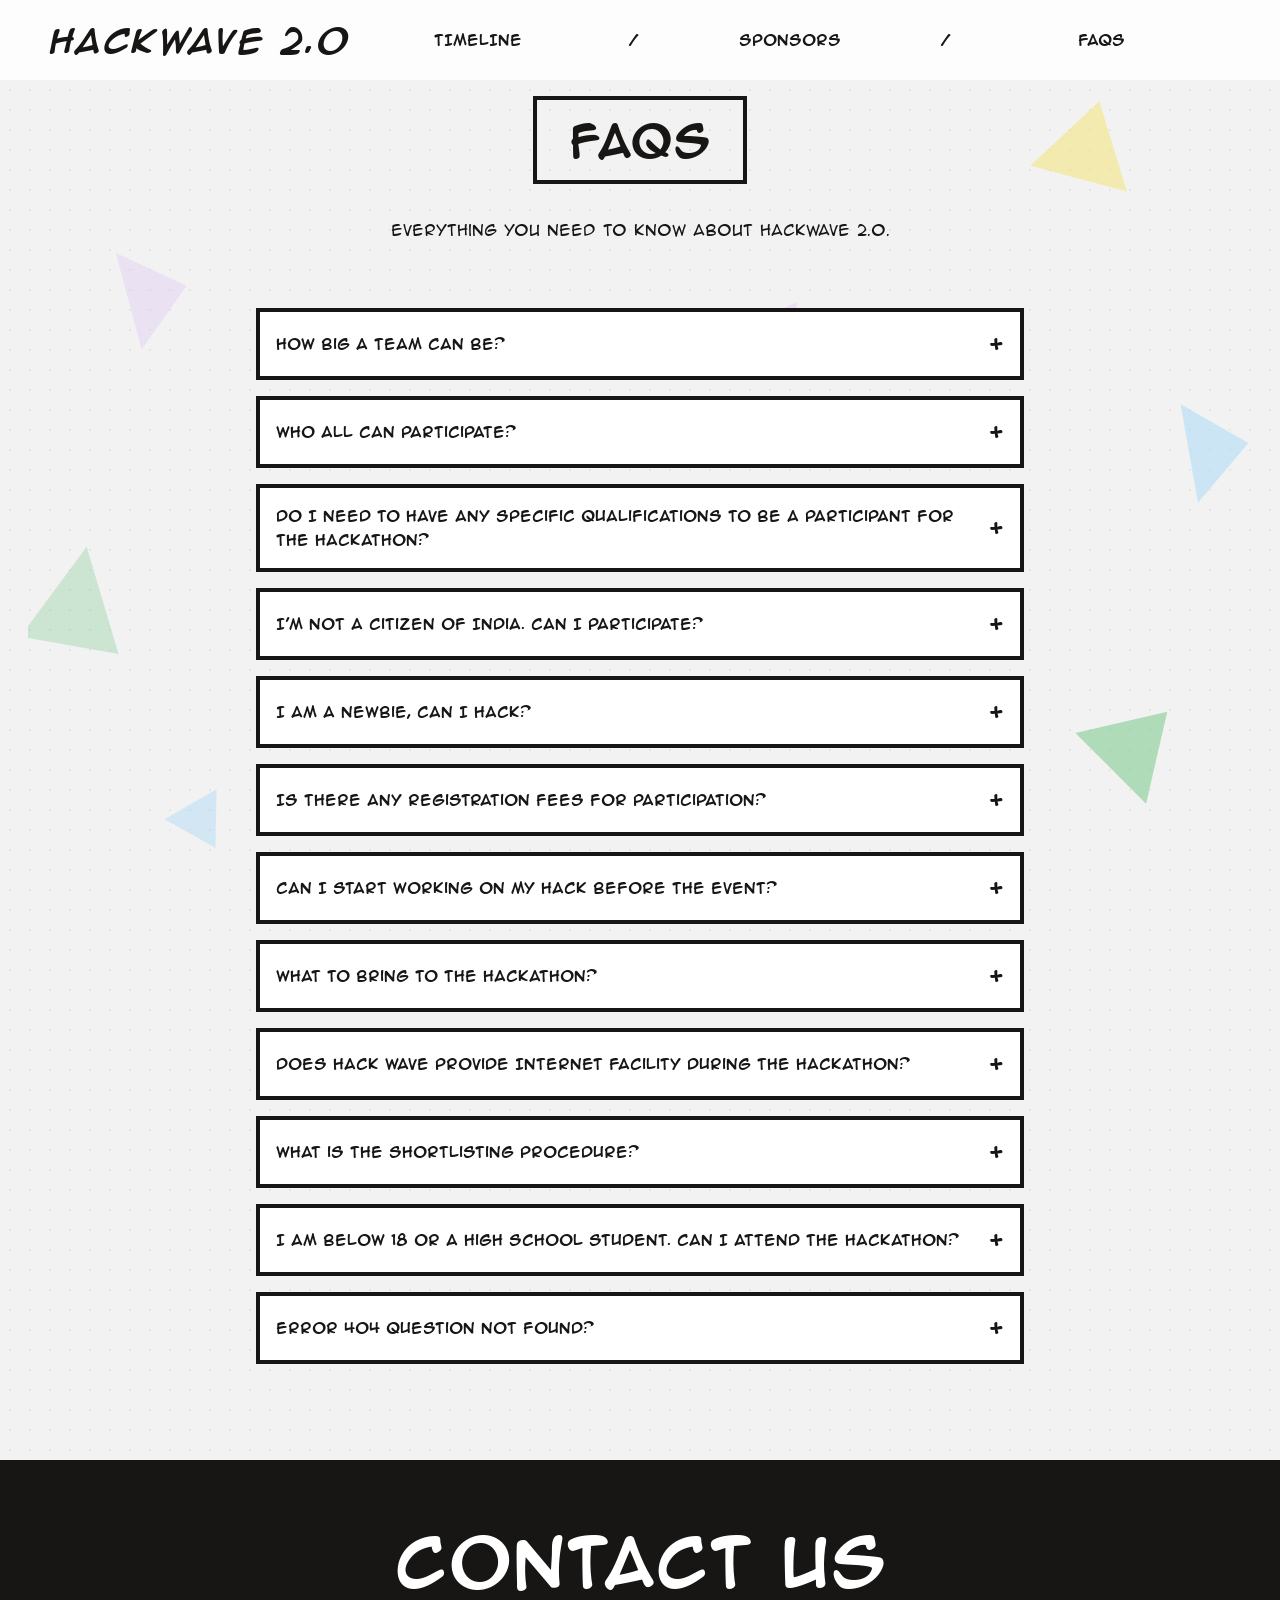
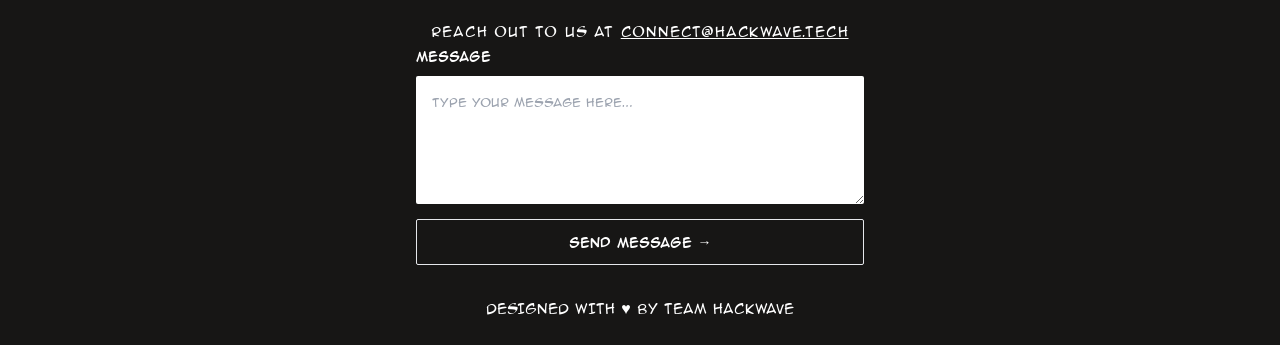
==== commit e5a56115: "feat : photos added" ====
--- a/faq.html
+++ b/faq.html
@@ -404,7 +404,7 @@
 
             <button
               class="w-full bg-[#222] text-white font-anime-ace-3bb font-bold text-sm py-3 rounded-sm border border-[#333] hover:bg-breakout-purple hover:border-breakout-purple transition-colors mt-4 relative group">
-              SENT MESSAGE <span class="inline-block transition-transform group-hover:translate-x-1">→</span>
+              SEND MESSAGE <span class="inline-block transition-transform group-hover:translate-x-1">→</span>
             </button>
           </div>
 
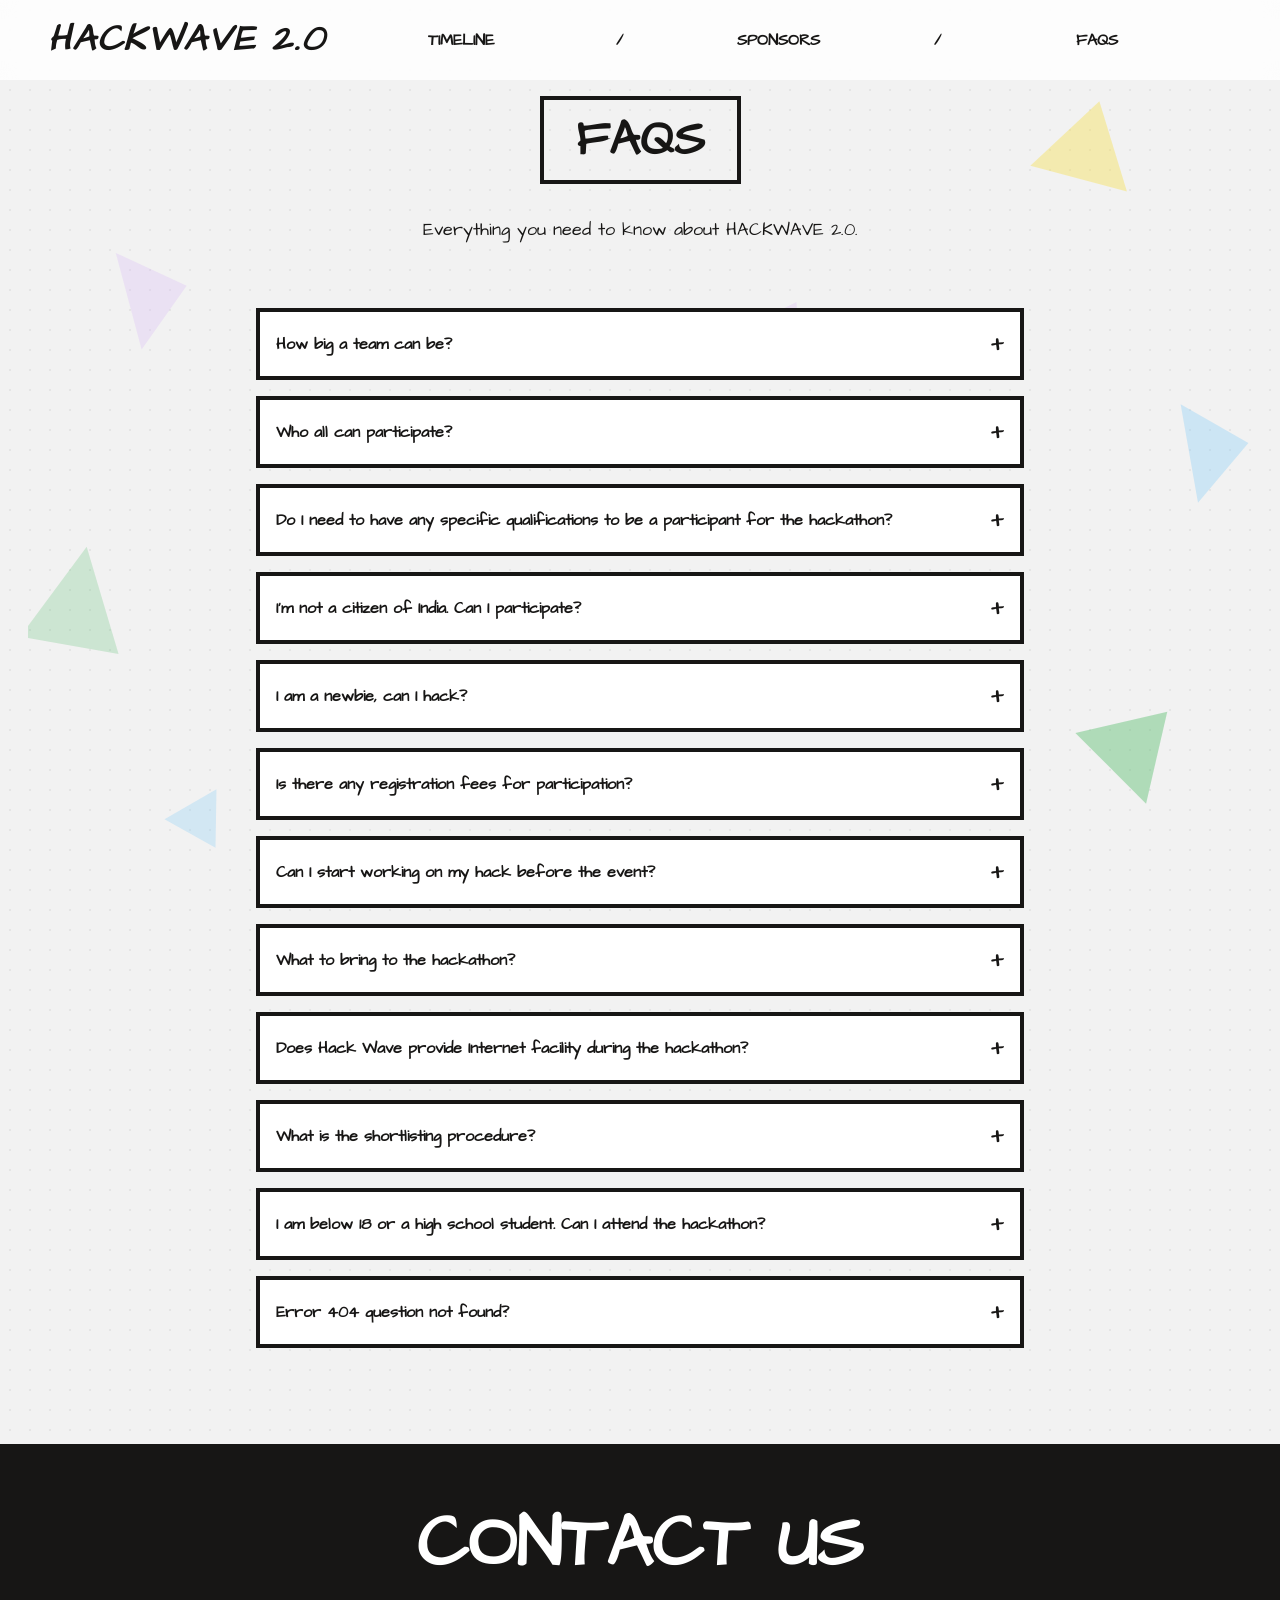
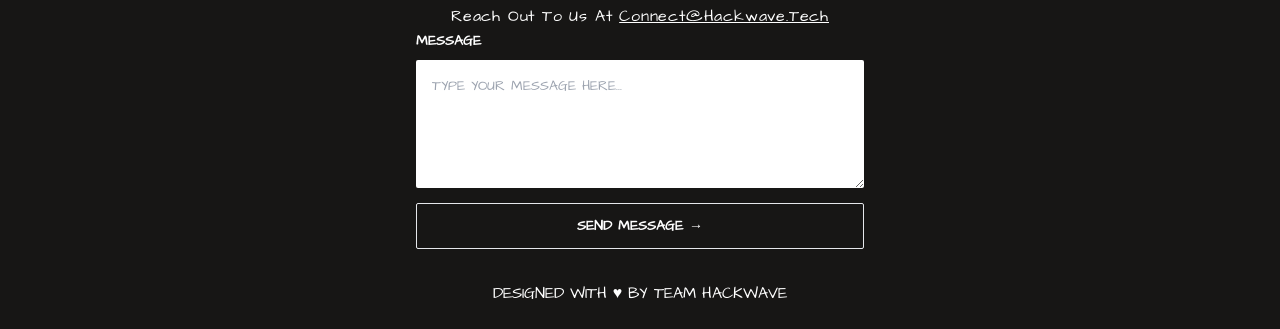
==== commit 9d129d0a: "font fixes, photos added" ====
--- a/faq.html
+++ b/faq.html
@@ -18,6 +18,19 @@
   <meta property="og:type" content="website">
   <meta name="twitter:card" content="summary_large_image">
   <meta name="twitter:creator" content="@colosseum">
+  <style>
+    @font-face {
+      font-family: 'Architects Daughter';
+      src: url('fonts/Architects_Daughter/ArchitectsDaughter-Regular.ttf') format('truetype');
+      font-weight: normal;
+      font-style: normal;
+      font-display: swap;
+    }
+  
+    .font-anime-ace-3bb {
+      font-family: 'Architects Daughter', cursive !important;
+    }
+  </style>
 </head>
 <!-- Google tag (gtag.js) -->
 <script async src="https://www.googletagmanager.com/gtag/js?id=G-N998VT5NWQ"></script>
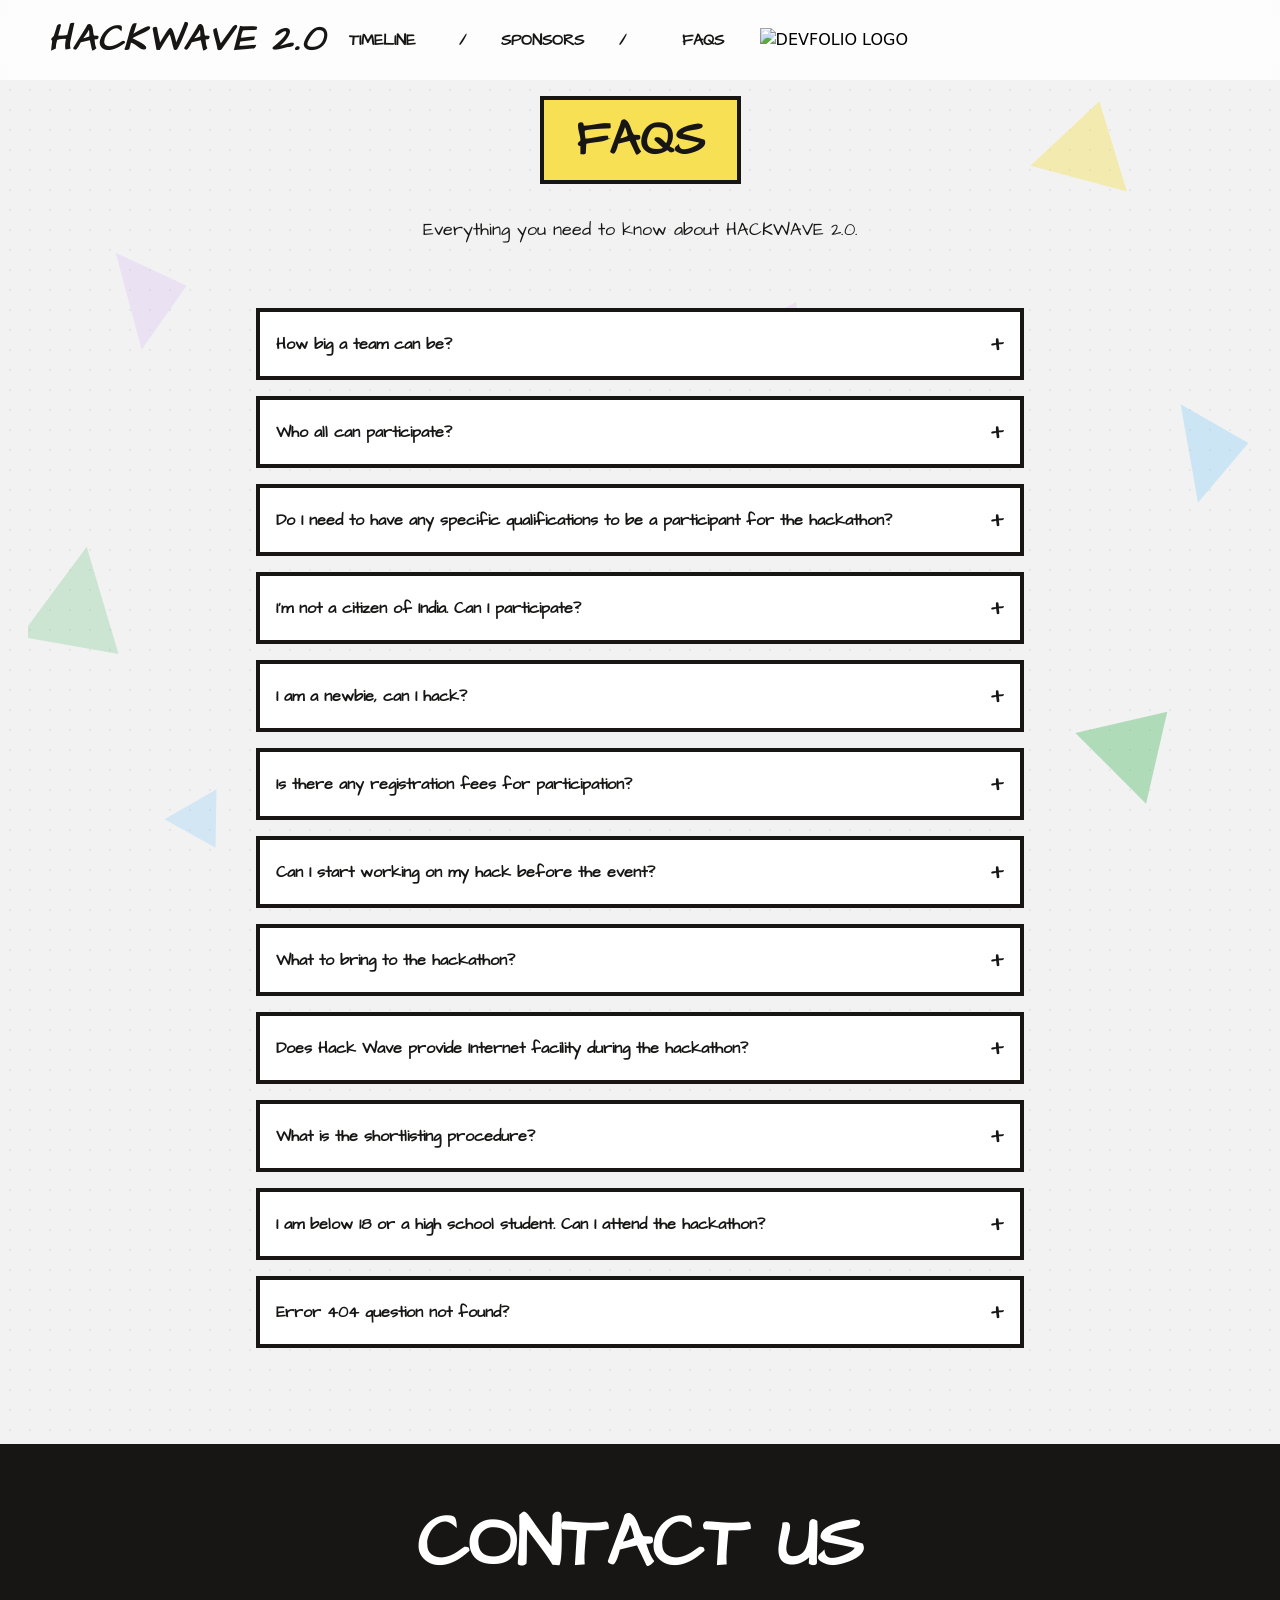
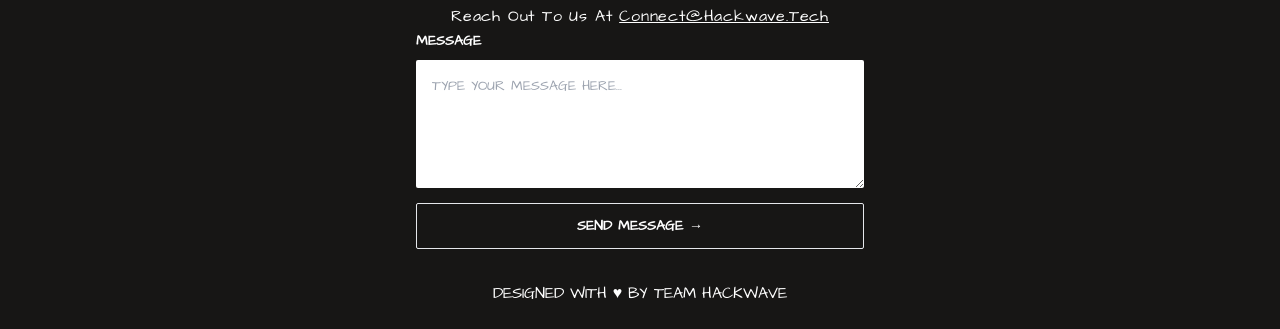
==== commit 62980428: "add : devfolio button" ====
--- a/faq.html
+++ b/faq.html
@@ -1,4 +1,4 @@
-﻿<!doctype html>
+<!doctype html>
 <html lang="en">
 
 <head>
@@ -10,6 +10,7 @@
   <link href="_app/immutable/assets/Modal.b83201c6.css" rel="stylesheet">
   <link href="_app/immutable/assets/2.6a7550ae.css" rel="stylesheet">
   <link href="_app/immutable/assets/11.fa10379d.css" rel="stylesheet">
+  <link href="assets/site-animations.css" rel="stylesheet">
   <title>FAQs | HACKWAVE 2.0</title>
   <meta name="description" content="HACKWAVE 2.0 FAQs">
   <meta property="og:title" content="HACKWAVE 2.0 FAQs">
@@ -26,7 +27,7 @@
       font-style: normal;
       font-display: swap;
     }
-  
+
     .font-anime-ace-3bb {
       font-family: 'Architects Daughter', cursive !important;
     }
@@ -67,8 +68,15 @@
                   class="text-breakout-black font-anime-ace-3bb text-base font-bold uppercase leading-6 transition-all duration-300 hover:scale-105 flex-1 text-center"
                   href="#">FAQs</a></div>
             </div>
-            <div class="flex flex-row items-center gap-2 sm:gap-4"><button id="hamburger-button"
-                class="p-3 xl:hidden"><svg class="h-8 w-8" width="21" height="20" viewBox="0 0 21 20" fill="none"
+            <div class="flex flex-row items-center gap-2 sm:gap-4">
+              <div class="hidden xl:flex items-center gap-3">
+                <img
+                  src="https://raw.githubusercontent.com/devfolioco/brand-assets/main/Logo%20%2B%20Text%20-%20Dark/Devfolio%20-%20Dark.svg"
+                  alt="DEVFOLIO LOGO" class="h-6 w-auto" loading="lazy">
+                <div class="apply-button" data-hackathon-slug="hackwave2" data-button-theme="dark-inverted"
+                  style="height: 44px; width: 312px;"></div>
+              </div><button id="hamburger-button" class="p-3 xl:hidden"><svg class="h-8 w-8" width="21" height="20"
+                  viewBox="0 0 21 20" fill="none"
                   xmlns="http://www.w3.org/2000/svg">
                   <path
                     d="M18 10C18 10.1658 17.9342 10.3247 17.8169 10.4419C17.6997 10.5592 17.5408 10.625 17.375 10.625H3.625C3.45924 10.625 3.30027 10.5592 3.18306 10.4419C3.06585 10.3247 3 10.1658 3 10C3 9.83424 3.06585 9.67527 3.18306 9.55806C3.30027 9.44085 3.45924 9.375 3.625 9.375H17.375C17.5408 9.375 17.6997 9.44085 17.8169 9.55806C17.9342 9.67527 18 9.83424 18 10ZM3.625 5.625H17.375C17.5408 5.625 17.6997 5.55915 17.8169 5.44194C17.9342 5.32473 18 5.16576 18 5C18 4.83424 17.9342 4.67527 17.8169 4.55806C17.6997 4.44085 17.5408 4.375 17.375 4.375H3.625C3.45924 4.375 3.30027 4.44085 3.18306 4.55806C3.06585 4.67527 3 4.83424 3 5C3 5.16576 3.06585 5.32473 3.18306 5.44194C3.30027 5.55915 3.45924 5.625 3.625 5.625ZM17.375 14.375H3.625C3.45924 14.375 3.30027 14.4408 3.18306 14.5581C3.06585 14.6753 3 14.8342 3 15C3 15.1658 3.06585 15.3247 3.18306 15.4419C3.30027 15.5592 3.45924 15.625 3.625 15.625H17.375C17.5408 15.625 17.6997 15.5592 17.8169 15.4419C17.9342 15.3247 18 15.1658 18 15C18 14.8342 17.9342 14.6753 17.8169 14.5581C17.6997 14.4408 17.5408 14.375 17.375 14.375Z"
@@ -97,6 +105,13 @@
             class="text-breakout-black font-anime-ace-3bb text-2xl font-bold uppercase leading-6 hover:scale-105 transition-transform hover:text-breakout-blue">Sponsors</a>
           <a href="faq.html"
             class="text-breakout-black font-anime-ace-3bb text-2xl font-bold uppercase leading-6 hover:scale-105 transition-transform hover:text-breakout-blue">FAQs</a>
+          <div class="flex flex-col items-start gap-3 pt-2">
+            <img
+              src="https://raw.githubusercontent.com/devfolioco/brand-assets/main/Logo%20%2B%20Text%20-%20Dark/Devfolio%20-%20Dark.svg"
+              alt="DEVFOLIO LOGO" class="h-7 w-auto" loading="lazy">
+            <div class="apply-button" data-hackathon-slug="hackwave2" data-button-theme="dark-inverted"
+              style="height: 44px; width: 312px;"></div>
+          </div>
         </nav>
       </div>
       <div
@@ -456,4 +471,7 @@
   }
 </script>
 
+<script defer async src="https://apply.devfolio.co/v2/sdk.js"></script>
+<script defer src="assets/site-animations.js"></script>
+
 </html>
--- a/assets/site-animations.css
+++ b/assets/site-animations.css
@@ -0,0 +1,109 @@
+/* Minimal, smooth global motion layer for Hackwave static pages */
+:root {
+  --motion-ease: cubic-bezier(0.22, 1, 0.36, 1);
+  --motion-duration: 620ms;
+  --motion-distance: 16px;
+  --breakout-yellow: rgb(247 224 84);
+    --breakout-green: rgb(86 188 108);
+    --breakout-blue: rgb(68 210 255);
+    --devfolio-blue: rgb(55 112 255);
+    --devfolio-grey: rgb(39 51 57);
+  }
+  
+  /* Fallback utilities for color tokens used in the static pages */
+  .bg-breakout-yellow {
+    background-color: var(--breakout-yellow) !important;
+  }
+  
+  .text-breakout-yellow {
+    color: var(--breakout-yellow) !important;
+  }
+  
+  .border-breakout-yellow {
+    border-color: var(--breakout-yellow) !important;
+  }
+  
+  .bg-breakout-green {
+    background-color: var(--breakout-green) !important;
+  }
+  
+  .text-breakout-green {
+    color: var(--breakout-green) !important;
+  }
+  
+  .border-breakout-green {
+    border-color: var(--breakout-green) !important;
+  }
+  
+  .hover\:text-breakout-yellow:hover {
+    color: var(--breakout-yellow) !important;
+  }
+  
+  .hover\:text-breakout-green:hover {
+    color: var(--breakout-green) !important;
+}
+
+html {
+  scroll-behavior: smooth;
+}
+
+body {
+  animation: page-fade-in 420ms var(--motion-ease) both;
+}
+
+.motion-reveal {
+  opacity: 0;
+  transform: translateY(var(--motion-distance));
+  transition: opacity var(--motion-duration) var(--motion-ease),
+    transform var(--motion-duration) var(--motion-ease);
+  will-change: opacity, transform;
+}
+
+.motion-reveal.is-visible {
+  opacity: 1;
+  transform: translateY(0);
+}
+
+/* Keep hover motion subtle so existing styling still leads the visual language */
+.motion-hover,
+button,
+a {
+  transition: transform 240ms var(--motion-ease),
+    filter 240ms var(--motion-ease),
+    opacity 240ms var(--motion-ease);
+}
+
+.motion-hover:hover,
+button:hover,
+a:hover {
+  transform: translateY(-1px);
+}
+
+@keyframes page-fade-in {
+  from {
+    opacity: 0;
+  }
+  to {
+    opacity: 1;
+  }
+}
+
+@media (prefers-reduced-motion: reduce) {
+  html {
+    scroll-behavior: auto;
+  }
+
+  body {
+    animation: none !important;
+  }
+
+  .motion-reveal,
+  .motion-reveal.is-visible,
+  .motion-hover,
+  button,
+  a {
+    opacity: 1 !important;
+    transform: none !important;
+    transition: none !important;
+  }
+}
